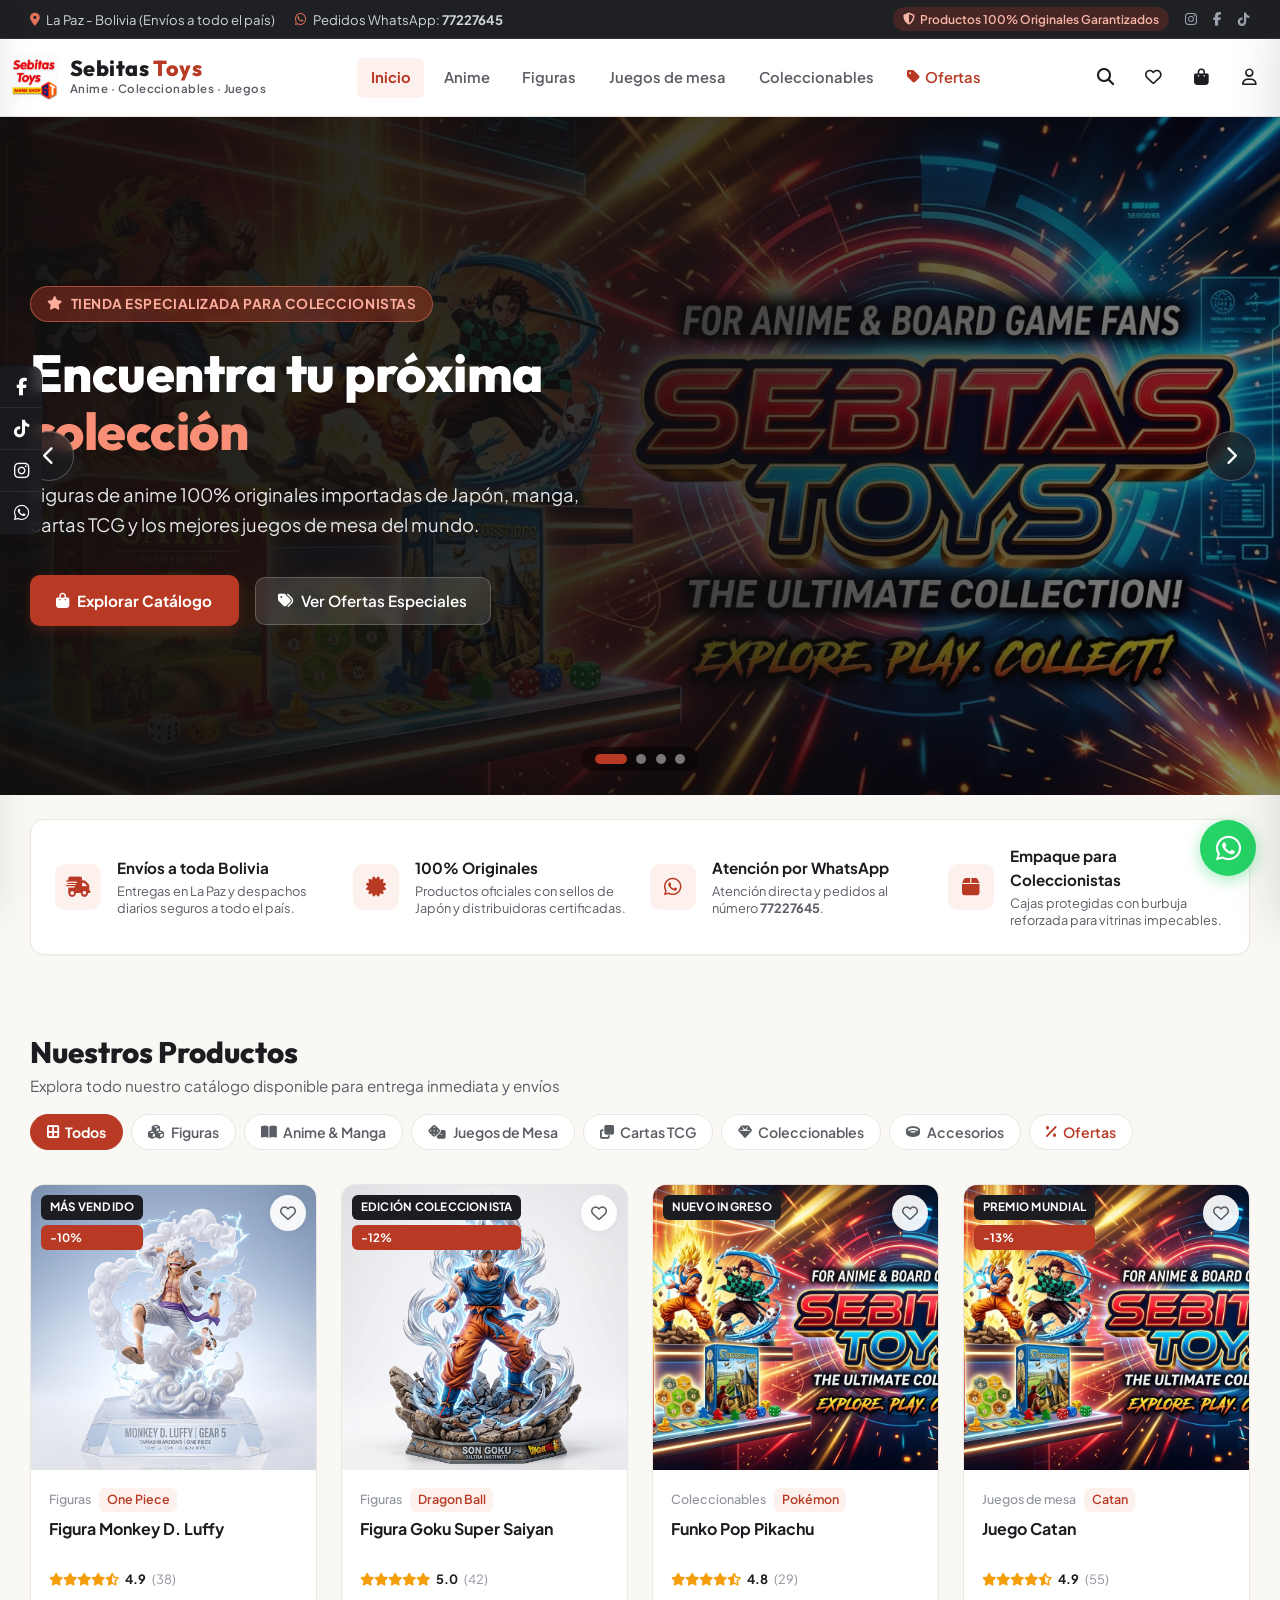
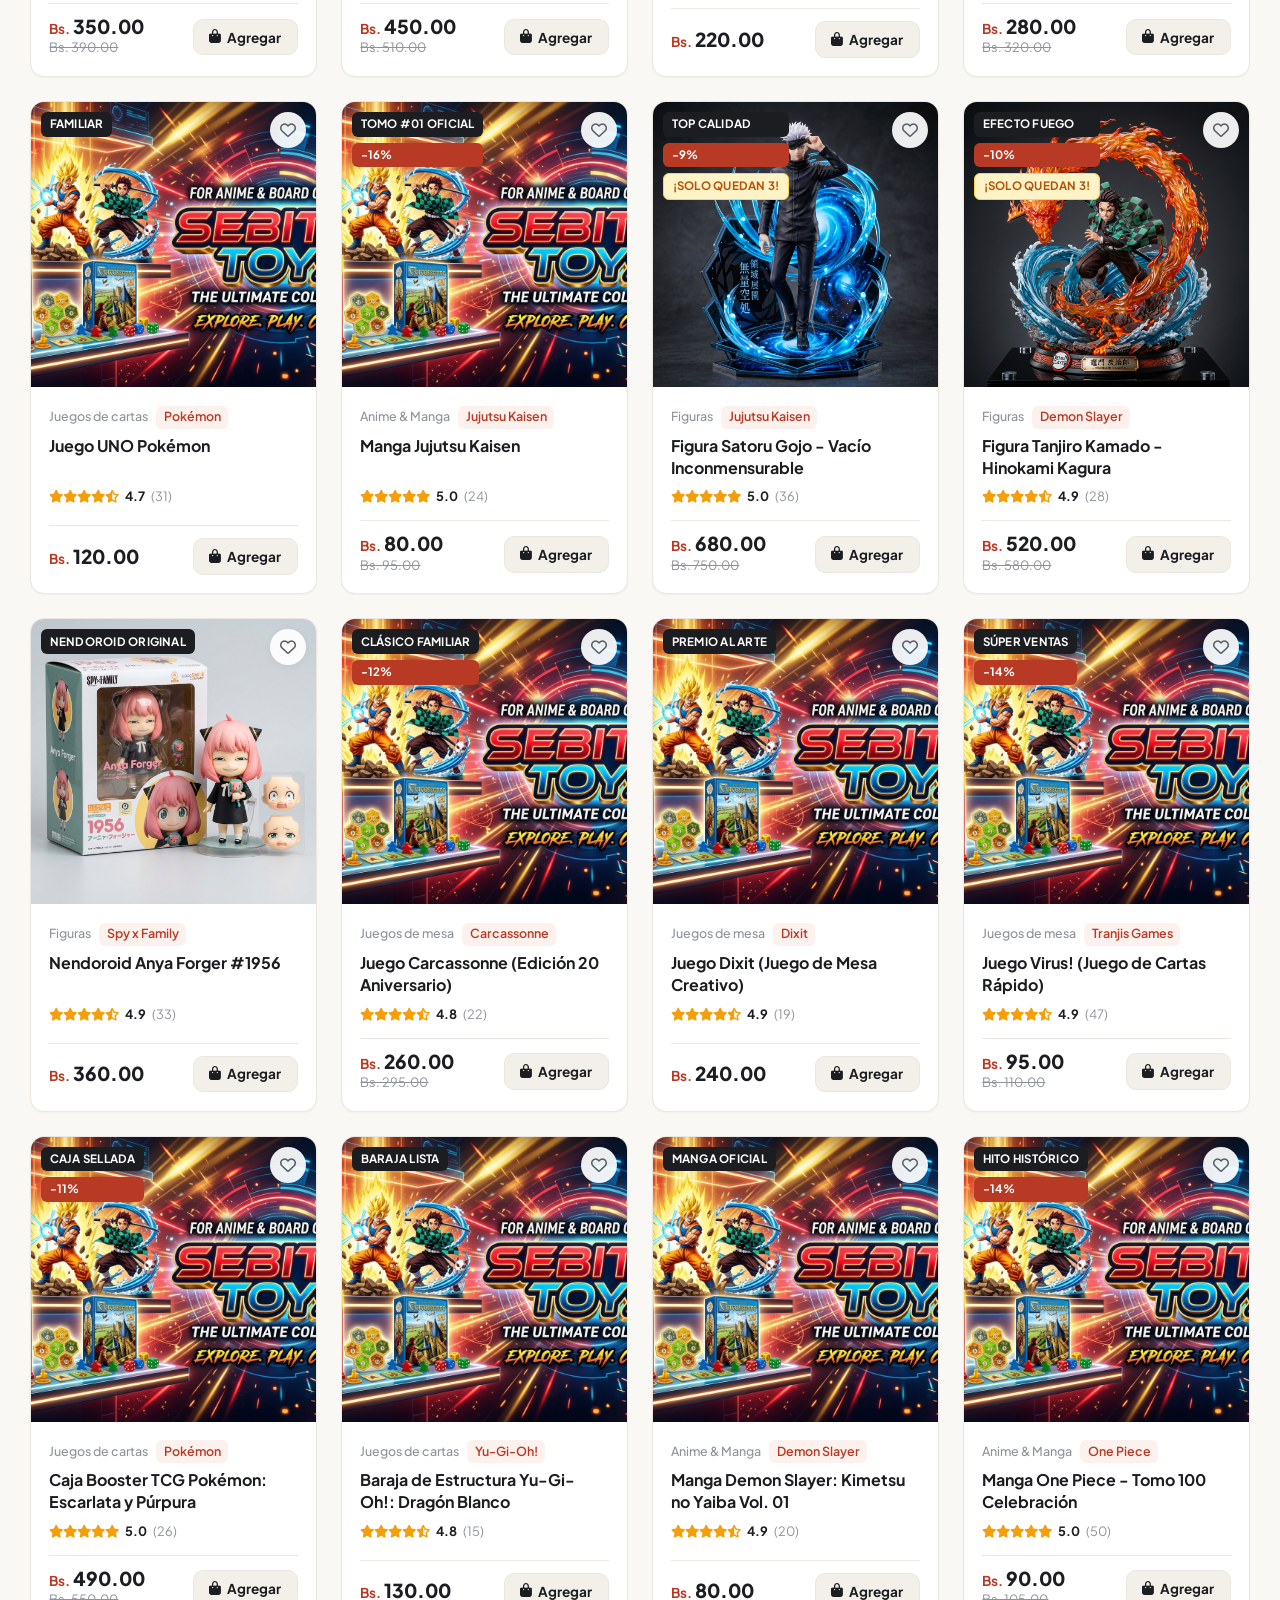
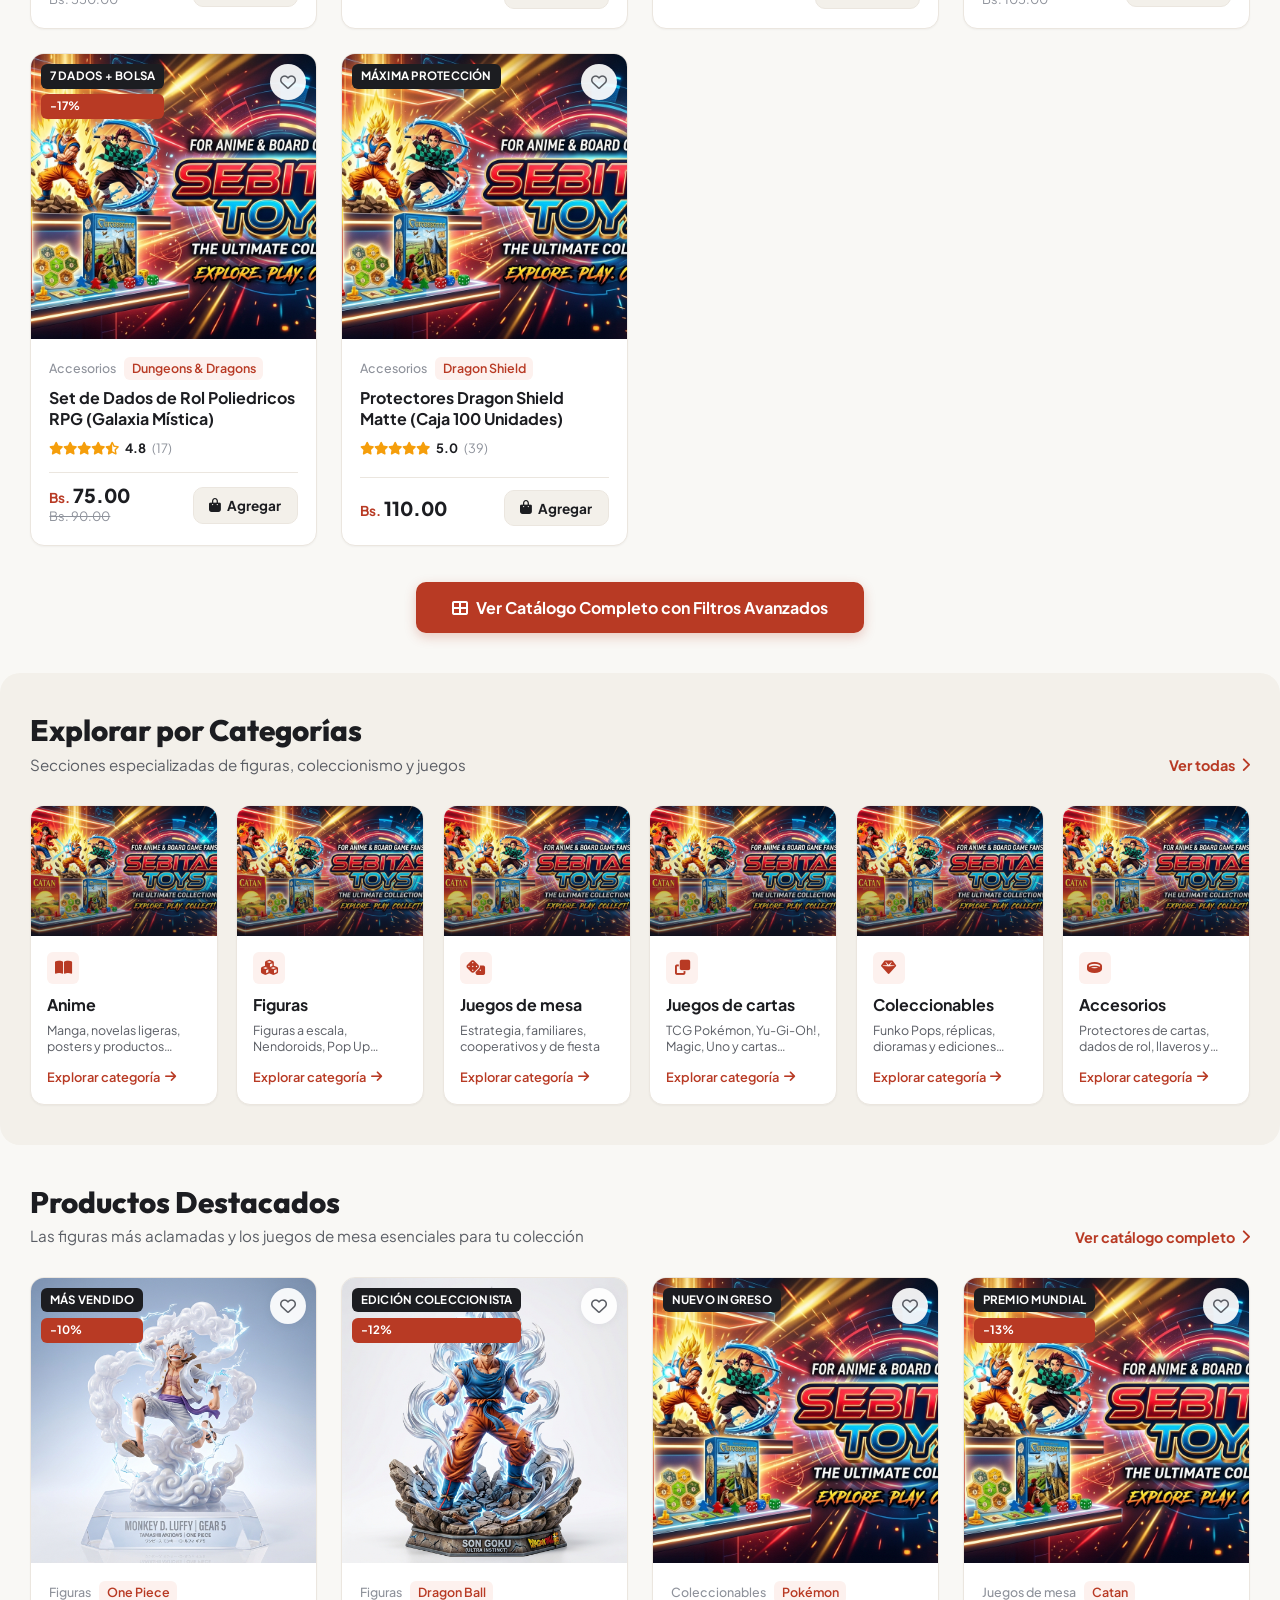
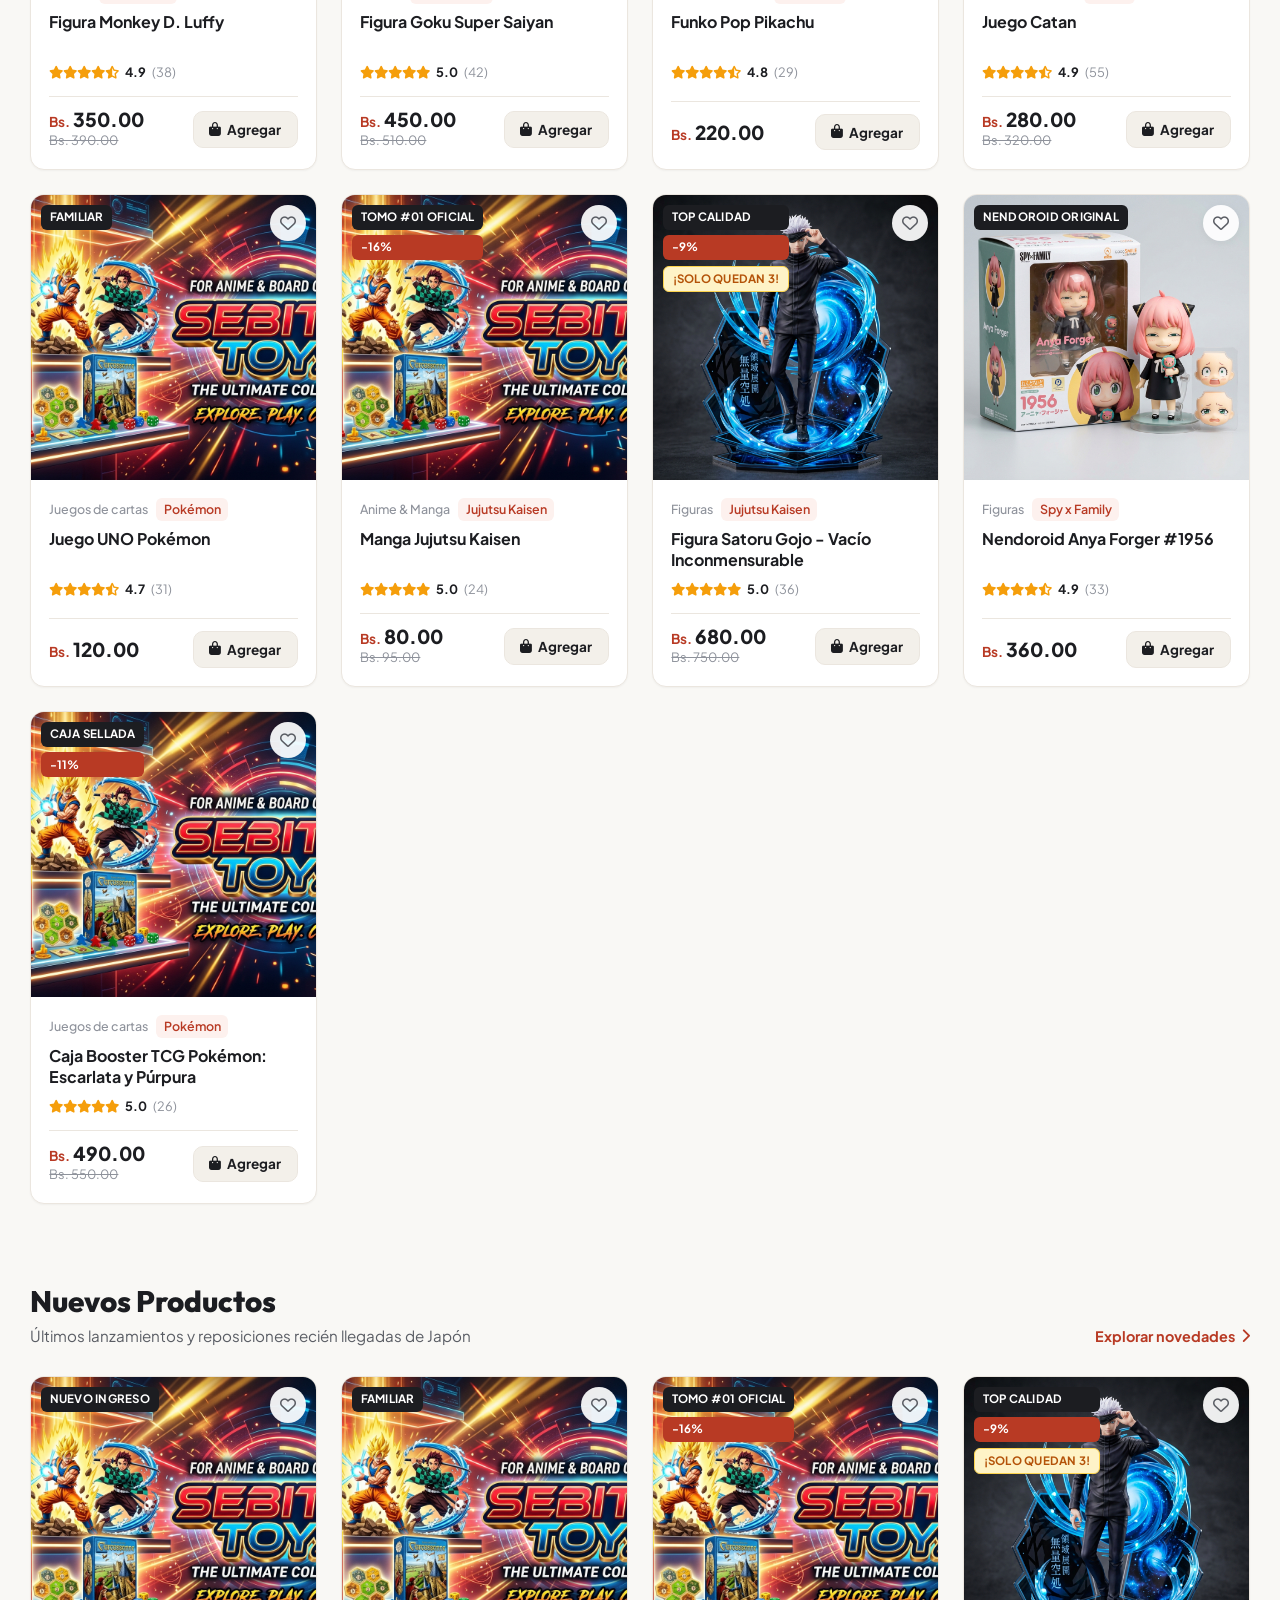
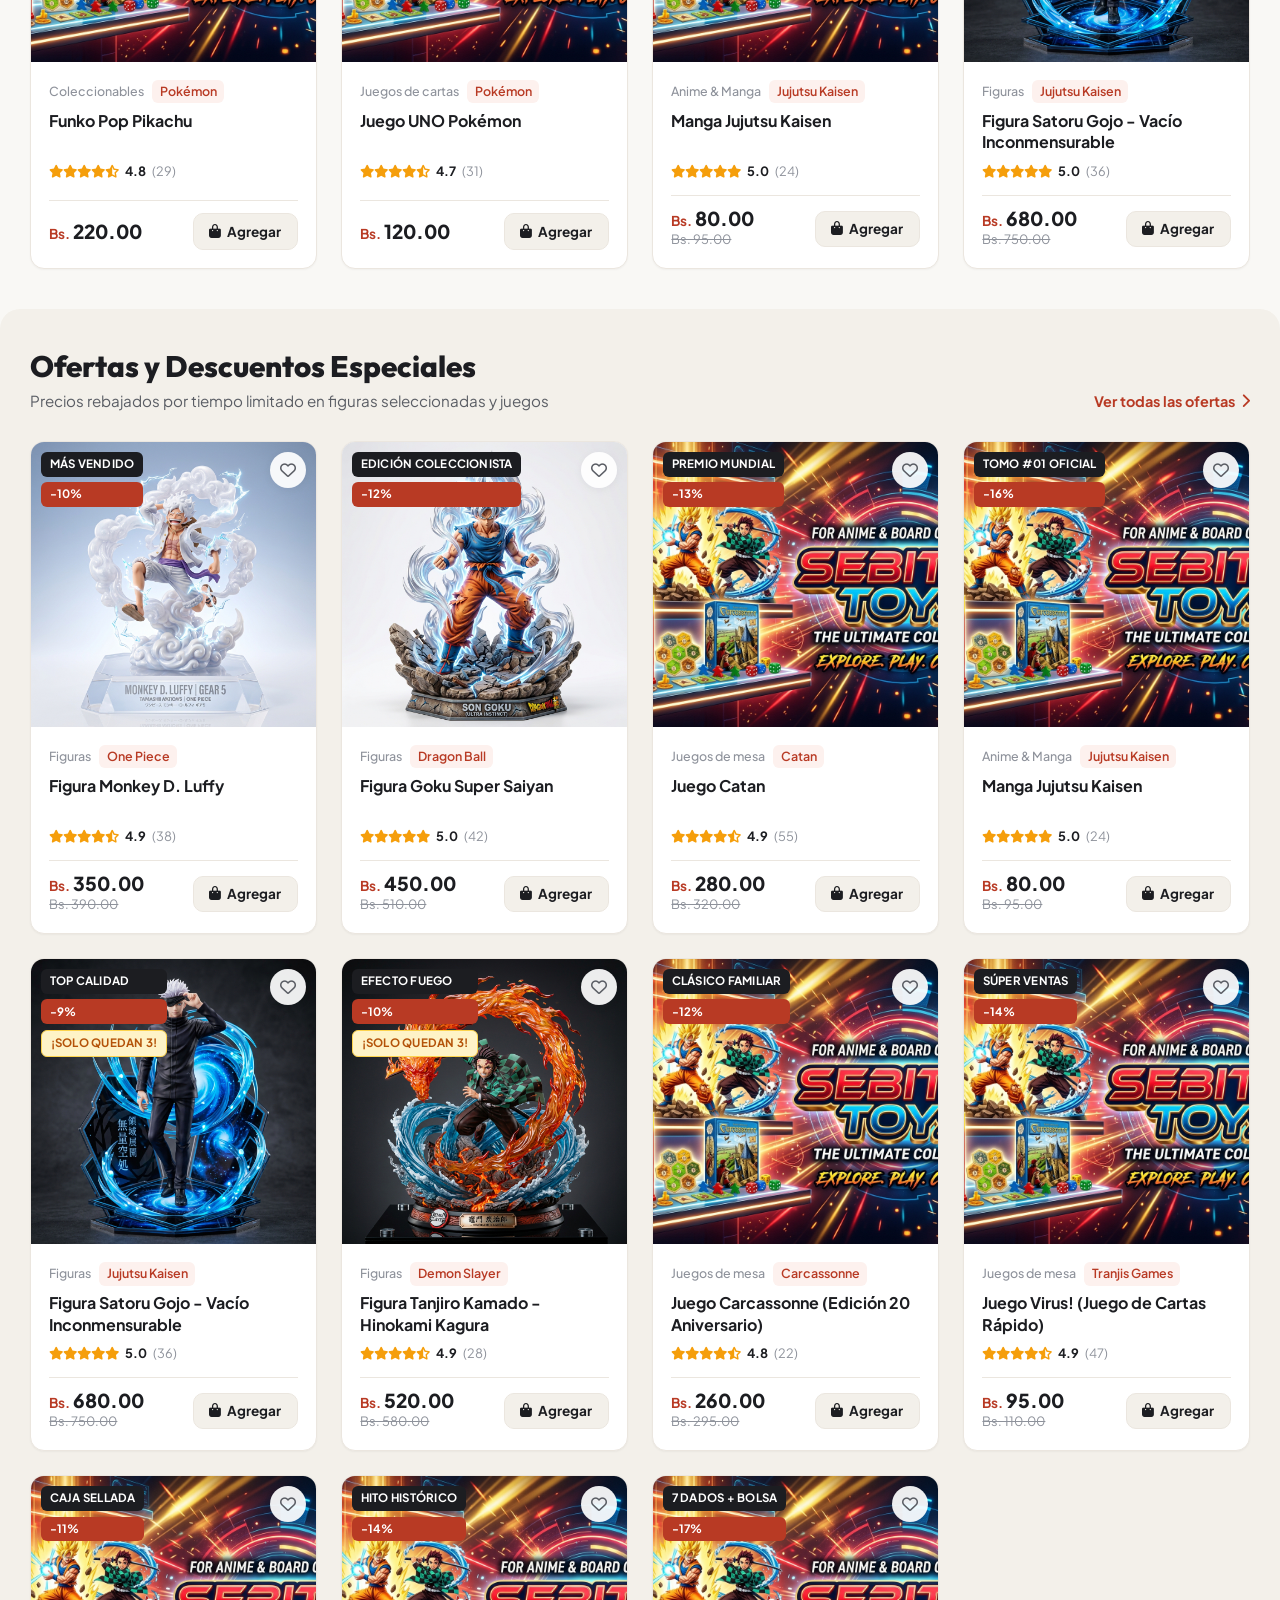
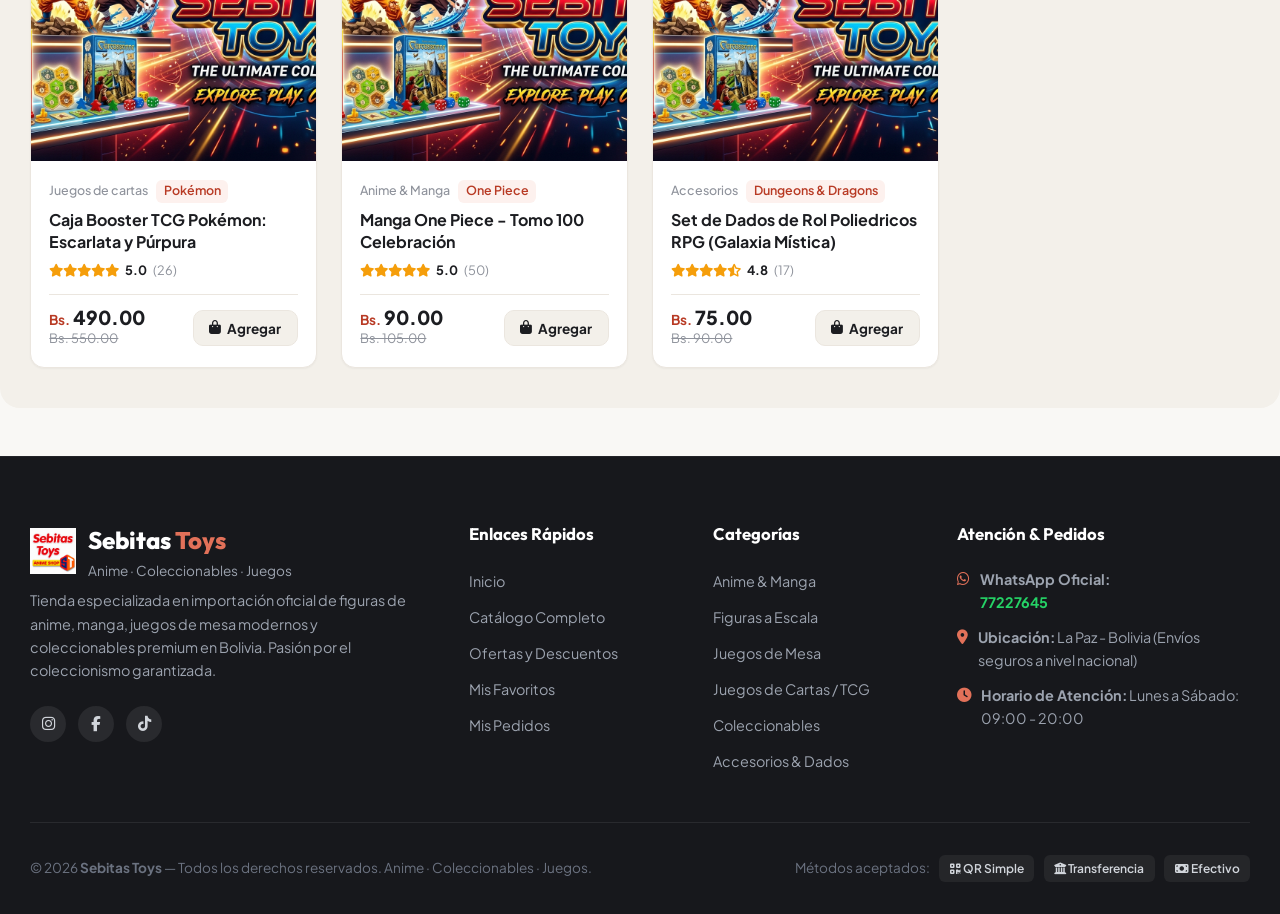
==== index.html @ f5054765 "Add files via upload" ====
<!DOCTYPE html>
<html lang="es">

<head>
  <meta charset="UTF-8">
  <meta name="viewport" content="width=device-width, initial-scale=1.0">

  <!-- SEO Meta Tags -->
  <title>Sebitas Toys | Tienda de Anime, Figuras, Coleccionables & Juegos de Mesa</title>
  <meta name="description"
    content="Sebitas Toys Bolivia - Tu tienda online especializada en figuras originales de Japón (One Piece, Dragon Ball, Demon Slayer, Jujutsu Kaisen), manga, juegos de mesa (Catan, Dixit, Carcassonne) y coleccionables. Envíos garantizados a toda Bolivia.">
  <meta name="keywords"
    content="Sebitas Toys, figuras anime Bolivia, One Piece Luffy, Dragon Ball Goku, Catan Bolivia, juegos de mesa, cartas TCG, coleccionables Bolivia, figuras originales Japón, tienda de anime La Paz, manga en español">
  <meta name="author" content="Sebitas Toys">

  <!-- Open Graph / Redes Sociales -->
  <meta property="og:title" content="Sebitas Toys | Anime · Coleccionables · Juegos">
  <meta property="og:description"
    content="Figuras 100% originales importadas de Japón, manga y los mejores juegos de mesa del mundo. Envíos a toda Bolivia. Pedidos por WhatsApp 77227645.">
  <meta property="og:image" content="img/hero-banner.jpg">
  <meta property="og:type" content="website">

  <!-- Google Fonts: Plus Jakarta Sans + Outfit -->
  <link rel="preconnect" href="https://fonts.googleapis.com">
  <link rel="preconnect" href="https://fonts.gstatic.com" crossorigin>
  <link
    href="https://fonts.googleapis.com/css2?family=Outfit:wght@500;600;700;800&family=Plus+Jakarta+Sans:wght@400;500;600;700;800&display=swap"
    rel="stylesheet">

  <!-- Font Awesome Icons 6 -->
  <link rel="stylesheet" href="https://cdnjs.cloudflare.com/ajax/libs/font-awesome/6.4.0/css/all.min.css">

  <!-- Main Stylesheet -->
  <link rel="stylesheet" href="css/style.css">
</head>

<body>

  <!-- ================= TOP BAR INFORMATIVA ================= -->
  <div class="top-bar">
    <div class="container top-bar-inner">
      <div class="top-bar-left">
        <div class="top-bar-item">
          <i class="fas fa-map-marker-alt"></i>
          <span>La Paz - Bolivia (Envíos a todo el país)</span>
        </div>
        <div class="top-bar-item">
          <i class="fab fa-whatsapp"></i>
          <span>Pedidos WhatsApp: <a href="https://wa.me/59177227645" target="_blank"
              rel="noopener"><strong>77227645</strong></a></span>
        </div>
      </div>
      <div class="top-bar-right">
        <span class="top-bar-badge">
          <i class="fas fa-shield-alt"></i> Productos 100% Originales Garantizados
        </span>
        <a href="https://instagram.com" target="_blank" rel="noopener" class="top-social-link" aria-label="Instagram"><i
            class="fab fa-instagram"></i></a>
        <a href="https://facebook.com" target="_blank" rel="noopener" class="top-social-link" aria-label="Facebook"><i
            class="fab fa-facebook-f"></i></a>
        <a href="https://tiktok.com" target="_blank" rel="noopener" class="top-social-link" aria-label="TikTok"><i
            class="fab fa-tiktok"></i></a>
      </div>
    </div>
  </div>

  <!-- ================= BARRA SOCIAL FLOTANTE LATERAL ================= -->
  <aside class="floating-social-bar" aria-label="Redes sociales">
    <a href="https://facebook.com" target="_blank" rel="noopener" class="floating-social-link" aria-label="Facebook"
      title="Facebook"><i class="fab fa-facebook-f"></i></a>
    <a href="https://tiktok.com" target="_blank" rel="noopener" class="floating-social-link" aria-label="TikTok"
      title="TikTok"><i class="fab fa-tiktok"></i></a>
    <a href="https://instagram.com" target="_blank" rel="noopener" class="floating-social-link" aria-label="Instagram"
      title="Instagram"><i class="fab fa-instagram"></i></a>
    <a href="https://wa.me/59177227645" target="_blank" rel="noopener" class="floating-social-link wa-link"
      aria-label="WhatsApp 77227645" title="WhatsApp 77227645"><i class="fab fa-whatsapp"></i></a>
  </aside>

  <!-- ================= BOTÓN FLOTANTE DE WHATSAPP DIRECTO ================= -->
  <a href="https://wa.me/59177227645" target="_blank" rel="noopener" class="floating-wa-btn"
    aria-label="Escribir por WhatsApp a Sebitas Toys (77227645)" title="Pedir por WhatsApp (77227645)">
    <i class="fab fa-whatsapp"></i>
  </a>

  <!-- ================= NAVBAR & HEADER ================= -->
  <header class="main-header" id="mainHeader">
    <div class="container nav-inner">

      <!-- LOGO MARCA Sebitas Toys CON IMAGEN OFICIAL -->
      <a href="javascript:void(0)" class="brand-logo" onclick="window.AkibaApp.showView('home')"
        aria-label="Sebitas Toys">
        <img src="img/logo.png" alt="Sebitas Toys Logo" class="brand-logo-img">
        <div class="brand-text-wrap">
          <span class="brand-name">Sebitas <span>Toys</span></span>
          <span class="brand-tagline">Anime · Coleccionables · Juegos</span>
        </div>
      </a>

      <!-- NAVEGACIÓN PRINCIPAL -->
      <nav class="main-nav" aria-label="Navegación principal">
        <a href="javascript:void(0)" class="nav-link active" data-view="home">Inicio</a>
        <a href="javascript:void(0)" class="nav-link" data-category="anime">Anime</a>
        <a href="javascript:void(0)" class="nav-link" data-category="figuras">Figuras</a>
        <a href="javascript:void(0)" class="nav-link" data-category="juegos-mesa">Juegos de mesa</a>
        <a href="javascript:void(0)" class="nav-link" data-category="coleccionables">Coleccionables</a>
        <a href="javascript:void(0)" class="nav-link nav-deal" data-category="ofertas"><i class="fas fa-tag"></i>
          Ofertas</a>
      </nav>

      <!-- ACCIONES DERECHA -->
      <div class="header-actions">
        <!-- Buscar -->
        <button class="action-btn search-toggle-btn" aria-label="Buscar productos" title="Buscar">
          <i class="fas fa-search"></i>
        </button>

        <!-- Favoritos -->
        <button class="action-btn favorites-toggle-btn" aria-label="Ver favoritos" title="Favoritos">
          <i class="far fa-heart"></i>
          <span class="badge-count favorites-count-badge">0</span>
        </button>

        <!-- Carrito -->
        <button class="action-btn cart-toggle-btn" aria-label="Ver carrito" title="Carrito de compras">
          <i class="fas fa-shopping-bag"></i>
          <span class="badge-count cart-count-badge">0</span>
        </button>

        <!-- Mi Cuenta -->
        <button class="action-btn account-toggle-btn" aria-label="Mi Cuenta y Pedidos" title="Mi Cuenta">
          <i class="far fa-user"></i>
        </button>

        <!-- Menú Móvil Hamburguesa -->
        <button class="action-btn mobile-menu-btn" id="mobileMenuToggle" aria-label="Abrir menú">
          <i class="fas fa-bars"></i>
        </button>
      </div>

    </div>
  </header>

  <!-- ================= MOBILE NAVIGATION DRAWER ================= -->
  <div class="mobile-drawer-overlay" id="mobileNavOverlay"></div>
  <aside class="mobile-nav-drawer" id="mobileNavDrawer" aria-label="Menú Móvil">
    <div class="mobile-drawer-header">
      <div class="brand-logo">
        <img src="img/logo.png" alt="Sebitas Toys Logo" style="height: 38px; width: auto;">
        <div class="brand-text-wrap">
          <span class="brand-name" style="font-size: 1.15rem;">Sebitas <span>Toys</span></span>
          <span class="brand-tagline">Anime · Coleccionables · Juegos</span>
        </div>
      </div>
      <button class="action-btn" id="mobileNavClose" aria-label="Cerrar menú"><i class="fas fa-times"></i></button>
    </div>

    <nav class="mobile-drawer-links">
      <a href="javascript:void(0)" class="mobile-nav-link active" data-view="home"><i class="fas fa-home"></i>
        Inicio</a>
      <a href="javascript:void(0)" class="mobile-nav-link" data-view="catalog"><i class="fas fa-th-large"></i> Todo el
        Catálogo</a>
      <a href="javascript:void(0)" class="mobile-nav-link" data-category="anime"><i class="fas fa-book-open"></i> Anime
        & Manga</a>
      <a href="javascript:void(0)" class="mobile-nav-link" data-category="figuras"><i class="fas fa-cubes"></i> Figuras
        Originales</a>
      <a href="javascript:void(0)" class="mobile-nav-link" data-category="juegos-mesa"><i class="fas fa-dice"></i>
        Juegos de mesa</a>
      <a href="javascript:void(0)" class="mobile-nav-link" data-category="juegos-cartas"><i class="fas fa-clone"></i>
        Juegos de cartas / TCG</a>
      <a href="javascript:void(0)" class="mobile-nav-link" data-category="coleccionables"><i class="fas fa-gem"></i>
        Coleccionables</a>
      <a href="javascript:void(0)" class="mobile-nav-link" data-category="accesorios"><i class="fas fa-ring"></i>
        Accesorios</a>
      <a href="javascript:void(0)" class="mobile-nav-link" data-category="ofertas"
        style="color: var(--color-accent); font-weight: 700;"><i class="fas fa-percent"></i> Ofertas Especiales</a>
    </nav>

    <div class="mobile-drawer-footer">
      <a href="https://wa.me/59177227645" target="_blank" rel="noopener" class="btn-wa-header btn-block">
        <i class="fab fa-whatsapp"></i> WhatsApp Directo (77227645)
      </a>
    </div>
  </aside>

  <!-- ================= VISTA PRINCIPAL: HOME ================= -->
  <main id="homeView">

    <!-- ================= HERO CAROUSEL FULL WIDTH (PANTALLA COMPLETA) ================= -->
    <section class="hero-carousel-section">
      <div class="hero-carousel-wrapper" id="heroCarousel">

        <!-- PISTA DE SLIDES -->
        <div class="hero-carousel-track" id="heroCarouselTrack">

          <!-- SLIDE 1: GENERAL / BIENVENIDA -->
          <div class="hero-carousel-slide active" data-slide="0">
            <img src="img/hero-banner.jpg" alt="Colección de Anime y Juegos de Mesa Sebitas Toys" class="hero-slide-bg">
            <div class="hero-slide-overlay"></div>
            <div class="hero-slide-container">
              <div class="hero-slide-content">
                <span class="hero-pill-badge">
                  <i class="fas fa-star"></i> Tienda Especializada para Coleccionistas
                </span>
                <h1 class="hero-title">
                  Encuentra tu próxima <span>colección</span>
                </h1>
                <p class="hero-subtitle">
                  Figuras de anime 100% originales importadas de Japón, manga, cartas TCG y los mejores juegos de mesa
                  del mundo.
                </p>
                <div class="hero-actions-row">
                  <a href="#productosInicioSection" class="btn-primary">
                    <i class="fas fa-shopping-bag"></i> Explorar Catálogo
                  </a>
                  <button class="btn-secondary" onclick="window.AkibaApp.setHomeCategoryFilter('ofertas')">
                    <i class="fas fa-tags"></i> Ver Ofertas Especiales
                  </button>
                </div>
              </div>
            </div>
          </div>

          <!-- SLIDE 2: FIGURAS ANIME -->
          <div class="hero-carousel-slide" data-slide="1">
            <img src="img/products/figure-luffy-gear5.jpg" alt="Figuras Anime Originales de Japón"
              class="hero-slide-bg">
            <div class="hero-slide-overlay"></div>
            <div class="hero-slide-container">
              <div class="hero-slide-content">
                <span class="hero-pill-badge">
                  <i class="fas fa-fire"></i> Importación Directa de Japón
                </span>
                <h2 class="hero-title">
                  Figuras de Anime & <span>Escalas</span>
                </h2>
                <p class="hero-subtitle">
                  One Piece, Dragon Ball, Jujutsu Kaisen, Demon Slayer y Nendoroids con sellos de autenticidad Toei y
                  Good Smile.
                </p>
                <div class="hero-actions-row">
                  <button class="btn-primary" onclick="window.AkibaApp.setHomeCategoryFilter('figuras')">
                    <i class="fas fa-cubes"></i> Ver Figuras en Stock
                  </button>
                  <button class="btn-secondary" onclick="window.AkibaApp.setHomeCategoryFilter('anime')">
                    <i class="fas fa-book-open"></i> Ver Mangas Oficiales
                  </button>
                </div>
              </div>
            </div>
          </div>

          <!-- SLIDE 3: JUEGOS DE MESA & TCG -->
          <div class="hero-carousel-slide" data-slide="2">
            <img src="https://images.unsplash.com/photo-1610890716171-6b1bb98ffd09?w=1200&auto=format&fit=crop&q=80"
              alt="Juegos de Mesa y Estrategia" class="hero-slide-bg">
            <div class="hero-slide-overlay"></div>
            <div class="hero-slide-container">
              <div class="hero-slide-content">
                <span class="hero-pill-badge">
                  <i class="fas fa-dice"></i> Estrategia, Familia y Amigos
                </span>
                <h2 class="hero-title">
                  Juegos de Mesa & <span>Cartas TCG</span>
                </h2>
                <p class="hero-subtitle">
                  Catan, Carcassonne, Dixit, Virus!, sobres Pokémon TCG y dados de rol listos para tus mejores partidas.
                </p>
                <div class="hero-actions-row">
                  <button class="btn-primary" onclick="window.AkibaApp.setHomeCategoryFilter('juegos-mesa')">
                    <i class="fas fa-dice"></i> Ver Juegos de Mesa
                  </button>
                  <button class="btn-secondary" onclick="window.AkibaApp.setHomeCategoryFilter('juegos-cartas')">
                    <i class="fas fa-clone"></i> Ver Cartas TCG
                  </button>
                </div>
              </div>
            </div>
          </div>

          <!-- SLIDE 4: OFERTAS -->
          <div class="hero-carousel-slide" data-slide="3">
            <img src="https://images.unsplash.com/photo-1607604276583-eef5d076aa5f?w=1200&auto=format&fit=crop&q=80"
              alt="Ofertas y Descuentos Sebitas Toys" class="hero-slide-bg">
            <div class="hero-slide-overlay"></div>
            <div class="hero-slide-container">
              <div class="hero-slide-content">
                <span class="hero-pill-badge" style="background: rgba(184, 58, 36, 0.45); border-color: #E27159;">
                  <i class="fas fa-percent"></i> Descuentos por Tiempo Limitado
                </span>
                <h2 class="hero-title">
                  Ofertas & Precios <span>Especiales</span>
                </h2>
                <p class="hero-subtitle">
                  Ahorra hasta un 20% en figuras seleccionadas, tomos de manga y juegos de mesa populares.
                </p>
                <div class="hero-actions-row">
                  <button class="btn-primary" onclick="window.AkibaApp.setHomeCategoryFilter('ofertas')">
                    <i class="fas fa-tags"></i> Ver Todas las Ofertas
                  </button>
                </div>
              </div>
            </div>
          </div>

        </div>

        <!-- BOTONES DE NAVEGACIÓN ANTERIOR / SIGUIENTE -->
        <button class="carousel-arrow prev-arrow" id="heroPrevBtn" aria-label="Slide anterior">
          <i class="fas fa-chevron-left"></i>
        </button>
        <button class="carousel-arrow next-arrow" id="heroNextBtn" aria-label="Slide siguiente">
          <i class="fas fa-chevron-right"></i>
        </button>

        <!-- PUNTOS INDICADORES (DOTS) -->
        <div class="carousel-dots-wrap" id="heroCarouselDots">
          <button class="carousel-dot active" data-index="0" aria-label="Slide 1"></button>
          <button class="carousel-dot" data-index="1" aria-label="Slide 2"></button>
          <button class="carousel-dot" data-index="2" aria-label="Slide 3"></button>
          <button class="carousel-dot" data-index="3" aria-label="Slide 4"></button>
        </div>

      </div>
    </section>

    <!-- VALUE / TRUST PROPOSITION BAR -->
    <section class="features-bar-section">
      <div class="container">
        <div class="features-bar-grid">
          <div class="feature-item">
            <div class="feature-icon-box"><i class="fas fa-truck-fast"></i></div>
            <div class="feature-text">
              <h4>Envíos a toda Bolivia</h4>
              <p>Entregas en La Paz y despachos diarios seguros a todo el país.</p>
            </div>
          </div>
          <div class="feature-item">
            <div class="feature-icon-box"><i class="fas fa-certificate"></i></div>
            <div class="feature-text">
              <h4>100% Originales</h4>
              <p>Productos oficiales con sellos de Japón y distribuidoras certificadas.</p>
            </div>
          </div>
          <div class="feature-item">
            <div class="feature-icon-box"><i class="fab fa-whatsapp"></i></div>
            <div class="feature-text">
              <h4>Atención por WhatsApp</h4>
              <p>Atención directa y pedidos al número <strong>77227645</strong>.</p>
            </div>
          </div>
          <div class="feature-item">
            <div class="feature-icon-box"><i class="fas fa-box"></i></div>
            <div class="feature-text">
              <h4>Empaque para Coleccionistas</h4>
              <p>Cajas protegidas con burbuja reforzada para vitrinas impecables.</p>
            </div>
          </div>
        </div>
      </div>
    </section>

    <!-- ================= DIRECTO A LOS PRODUCTOS CON TABS RÁPIDOS ================= -->
    <section class="section-wrap" id="productosInicioSection">
      <div class="container">
        <div class="section-header" style="flex-direction: column; align-items: flex-start; gap: 1rem;">
          <div class="section-title-wrap">
            <h2>Nuestros Productos</h2>
            <p>Explora todo nuestro catálogo disponible para entrega inmediata y envíos</p>
          </div>

          <!-- TABS DE CATEGORÍAS RÁPIDAS -->
          <div class="home-products-filter-tabs" id="homeCategoryTabs">
            <button class="home-tab-pill active" data-category="all"><i class="fas fa-border-all"></i> Todos</button>
            <button class="home-tab-pill" data-category="figuras"><i class="fas fa-cubes"></i> Figuras</button>
            <button class="home-tab-pill" data-category="anime"><i class="fas fa-book-open"></i> Anime & Manga</button>
            <button class="home-tab-pill" data-category="juegos-mesa"><i class="fas fa-dice"></i> Juegos de
              Mesa</button>
            <button class="home-tab-pill" data-category="juegos-cartas"><i class="fas fa-clone"></i> Cartas TCG</button>
            <button class="home-tab-pill" data-category="coleccionables"><i class="fas fa-gem"></i>
              Coleccionables</button>
            <button class="home-tab-pill" data-category="accesorios"><i class="fas fa-ring"></i> Accesorios</button>
            <button class="home-tab-pill tab-deal" data-category="ofertas"><i class="fas fa-percent"></i>
              Ofertas</button>
          </div>
        </div>

        <!-- CUADRÍCULA PRINCIPAL DIRECTA DE PRODUCTOS -->
        <div class="products-grid" id="homeMainProductsGrid">
          <!-- Renderizado dinámico inmediato -->
        </div>

        <div style="text-align: center; margin-top: 2.25rem;">
          <button class="btn-primary" onclick="window.AkibaApp.showView('catalog')"
            style="padding: 0.95rem 2.25rem; font-size: 1rem;">
            <i class="fas fa-th-large"></i> Ver Catálogo Completo con Filtros Avanzados
          </button>
        </div>
      </div>
    </section>

    <!-- CATEGORÍAS VISUALES -->
    <section class="section-wrap" id="categoriasSection"
      style="background-color: var(--bg-subtle); border-radius: var(--radius-xl); padding: 2.5rem 0;">
      <div class="container">
        <div class="section-header">
          <div class="section-title-wrap">
            <h2>Explorar por Categorías</h2>
            <p>Secciones especializadas de figuras, coleccionismo y juegos</p>
          </div>
          <a href="javascript:void(0)" class="section-link" onclick="window.AkibaApp.showView('catalog')">
            Ver todas <i class="fas fa-chevron-right"></i>
          </a>
        </div>

        <div class="categories-grid" id="categoriesGrid">
          <!-- Renderizado dinámico desde products-data.js -->
        </div>
      </div>
    </section>

    <!-- PRODUCTOS DESTACADOS -->
    <section class="section-wrap" id="destacadosSection">
      <div class="container">
        <div class="section-header">
          <div class="section-title-wrap">
            <h2>Productos Destacados</h2>
            <p>Las figuras más aclamadas y los juegos de mesa esenciales para tu colección</p>
          </div>
          <a href="javascript:void(0)" class="section-link" onclick="window.AkibaApp.showView('catalog')">
            Ver catálogo completo <i class="fas fa-chevron-right"></i>
          </a>
        </div>

        <div class="products-grid" id="featuredProductsGrid">
          <!-- Renderizado dinámico de Productos Destacados -->
        </div>
      </div>
    </section>

    <!-- NUEVOS PRODUCTOS -->
    <section class="section-wrap" id="novedadesSection">
      <div class="container">
        <div class="section-header">
          <div class="section-title-wrap">
            <h2>Nuevos Productos</h2>
            <p>Últimos lanzamientos y reposiciones recién llegadas de Japón</p>
          </div>
          <a href="javascript:void(0)" class="section-link" onclick="window.AkibaApp.showView('catalog')">
            Explorar novedades <i class="fas fa-chevron-right"></i>
          </a>
        </div>

        <div class="products-grid" id="newArrivalsGrid">
          <!-- Renderizado dinámico de Novedades -->
        </div>
      </div>
    </section>

    <!-- SECCIÓN DE OFERTAS -->
    <section class="section-wrap" id="ofertasSection"
      style="background-color: var(--bg-subtle); border-radius: var(--radius-xl); margin-bottom: 3rem;">
      <div class="container">
        <div class="section-header">
          <div class="section-title-wrap">
            <h2>Ofertas y Descuentos Especiales</h2>
            <p>Precios rebajados por tiempo limitado en figuras seleccionadas y juegos</p>
          </div>
          <a href="javascript:void(0)" class="section-link" onclick="window.AkibaApp.setCatalogCategory('ofertas')">
            Ver todas las ofertas <i class="fas fa-chevron-right"></i>
          </a>
        </div>

        <div class="products-grid" id="dealsGrid">
          <!-- Renderizado dinámico de Ofertas -->
        </div>
      </div>
    </section>

  </main>

  <!-- ================= VISTA: CATÁLOGO COMPLETO ================= -->
  <section class="catalog-section" id="catalogView" style="display: none;">
    <div class="container">

      <div class="catalog-header-bar">
        <!-- BARRA DE CATEGORÍAS EN PILLS -->
        <div class="cat-pills-bar" id="catalogCategoryPills">
          <!-- Generado dinámicamente -->
        </div>
      </div>

      <div class="catalog-layout">

        <!-- SIDEBAR DE FILTROS -->
        <aside class="filters-sidebar">
          <div class="filters-header">
            <h3><i class="fas fa-sliders-h"></i> Filtros</h3>
            <button class="btn-text-clear" id="clearAllFiltersBtn">Limpiar todo</button>
          </div>

          <!-- Búsqueda rápida -->
          <div class="filter-group">
            <label class="filter-title" for="catalogSearchInput">Buscar Producto</label>
            <div class="search-input-wrap">
              <i class="fas fa-search"></i>
              <input type="text" id="catalogSearchInput" class="form-control-input"
                placeholder="Nombre, anime, juego...">
              <button class="clear-input-btn" id="clearSearchBtn" aria-label="Borrar búsqueda">&times;</button>
            </div>
          </div>

          <!-- Franquicia -->
          <div class="filter-group">
            <label class="filter-title" for="franchiseFilter">Franquicia / Serie</label>
            <select id="franchiseFilter" class="select-control">
              <option value="all">Todas las Franquicias</option>
            </select>
          </div>

          <!-- Rango de Precio -->
          <div class="filter-group">
            <label class="filter-title">Precio Máximo</label>
            <div class="price-range-wrap">
              <input type="range" id="priceRangeSlider" class="price-slider" min="50" max="1500" step="50" value="1500">
              <div class="price-range-labels">
                <span>Bs. 50</span>
                <span id="priceRangeValue" style="color: var(--color-accent);">Bs. 1500</span>
              </div>
            </div>
          </div>

          <!-- Disponibilidad -->
          <div class="filter-group">
            <label class="filter-title">Disponibilidad</label>
            <div class="radio-group">
              <label class="radio-label">
                <input type="radio" name="availability" value="all" checked> Todos los productos
              </label>
              <label class="radio-label">
                <input type="radio" name="availability" value="stock"> En Stock Inmediato
              </label>
              <label class="radio-label">
                <input type="radio" name="availability" value="oferta"> Solo Ofertas con Descuento
              </label>
            </div>
          </div>

        </aside>

        <!-- ÁREA DE PRODUCTOS DEL CATÁLOGO -->
        <div class="catalog-main-content">

          <div class="catalog-content-header">
            <span class="catalog-stats" id="catalogResultsCount">Mostrando productos...</span>

            <div class="catalog-sort-box">
              <label for="catalogSortSelect">Ordenar por:</label>
              <select id="catalogSortSelect">
                <option value="relevance">Destacados</option>
                <option value="price-asc">Precio: menor a mayor</option>
                <option value="price-desc">Precio: mayor a menor</option>
                <option value="rating-desc">Mejor valorados</option>
                <option value="newest">Novedades</option>
                <option value="name-asc">Nombre (A - Z)</option>
              </select>
            </div>
          </div>

          <!-- Tags de filtros activos -->
          <div id="activeFilterTags"></div>

          <!-- Cuadrícula de productos del catálogo -->
          <div class="products-grid" id="catalogProductsGrid">
            <!-- Renderizado dinámico -->
          </div>

          <!-- Estado sin resultados -->
          <div class="no-results-box" id="catalogNoResults">
            <i class="fas fa-box-open"></i>
            <h3>No encontramos productos con estos filtros</h3>
            <p>Intenta ajustar el rango de precio, cambiar la franquicia o borrar el término de búsqueda.</p>
            <button class="btn-outline" onclick="window.AkibaApp.showView('catalog')">Ver Todos los Productos</button>
          </div>

        </div>

      </div>

    </div>
  </section>

  <!-- ================= VISTA: CHECKOUT (PROCESO DE COMPRA) ================= -->
  <section class="checkout-section" id="checkoutView" style="display: none;">
    <div class="container">

      <div class="checkout-header">
        <button class="btn-text-clear" onclick="window.AkibaApp.showView('catalog')"
          style="margin-bottom: 0.5rem; display: inline-flex; align-items: center; gap: 0.35rem;">
          <i class="fas fa-arrow-left"></i> Volver al Catálogo
        </button>
        <h1>Finalizar Pedido</h1>
        <p>Completa tus datos para confirmar y enviar tu pedido directamente a nuestro WhatsApp oficial.</p>
      </div>

      <div class="checkout-grid">

        <!-- FORMULARIO DE CHECKOUT -->
        <div class="checkout-form-column">

          <form id="checkoutForm">

            <!-- PASO 1: DATOS DEL CLIENTE -->
            <div class="checkout-card">
              <h3 class="checkout-card-title">
                <span class="step-badge">1</span> Datos del cliente
              </h3>

              <div class="form-grid-2">
                <div class="form-field">
                  <label for="clientFullName">Nombre completo <span class="req">*</span></label>
                  <input type="text" id="clientFullName" placeholder="Ej: Juan Pérez Morales" required>
                </div>

                <div class="form-field">
                  <label for="clientPhone">Número de teléfono / WhatsApp <span class="req">*</span></label>
                  <input type="tel" id="clientPhone" placeholder="Ej: 71234567" required>
                </div>

                <div class="form-field">
                  <label for="clientCity">Ciudad / Departamento <span class="req">*</span></label>
                  <select id="clientCity" required>
                    <option value="La Paz" selected>La Paz</option>
                    <option value="El Alto">El Alto</option>
                    <option value="Cochabamba">Cochabamba</option>
                    <option value="Santa Cruz">Santa Cruz</option>
                    <option value="Oruro">Oruro</option>
                    <option value="Sucre">Sucre</option>
                    <option value="Tarija">Tarija</option>
                    <option value="Potosí">Potosí</option>
                    <option value="Beni">Beni</option>
                    <option value="Pando">Pando</option>
                  </select>
                </div>

                <div class="form-field">
                  <label for="clientAddress">Dirección exacta <span class="req">*</span></label>
                  <input type="text" id="clientAddress" placeholder="Ej: Av. 6 de Agosto #2450, Sopocachi" required>
                </div>

                <div class="form-field col-span-2">
                  <label for="clientReference">Referencia del lugar (Opcional)</label>
                  <input type="text" id="clientReference" placeholder="Ej: Frente al banco, portón negro, piso 3">
                </div>
              </div>
            </div>

            <!-- PASO 2: MÉTODO DE ENTREGA -->
            <div class="checkout-card">
              <h3 class="checkout-card-title">
                <span class="step-badge">2</span> Método de entrega
              </h3>

              <div class="option-cards-group">
                <label class="option-card-label">
                  <input type="radio" name="deliveryMethod" value="domicilio" checked>
                  <div class="option-card-content">
                    <span class="option-title"><i class="fas fa-motorcycle"></i> Envío a domicilio</span>
                    <span class="option-subtitle">Bs. 15 (Gratis en compras mayores a Bs. 500)</span>
                  </div>
                </label>

                <label class="option-card-label">
                  <input type="radio" name="deliveryMethod" value="tienda">
                  <div class="option-card-content">
                    <span class="option-title"><i class="fas fa-store"></i> Recoger en tienda</span>
                    <span class="option-subtitle">Gratis (Sucursal Sopocachi / Central)</span>
                  </div>
                </label>
              </div>
            </div>

            <!-- PASO 3: MÉTODO DE PAGO -->
            <div class="checkout-card">
              <h3 class="checkout-card-title">
                <span class="step-badge">3</span> Método de pago
              </h3>

              <div class="option-cards-group">
                <label class="option-card-label">
                  <input type="radio" name="paymentMethod" value="qr" checked>
                  <div class="option-card-content">
                    <span class="option-title"><i class="fas fa-qrcode"></i> Pago con QR</span>
                    <span class="option-subtitle">QR Simple desde cualquier banco de Bolivia</span>
                  </div>
                </label>

                <label class="option-card-label">
                  <input type="radio" name="paymentMethod" value="transferencia">
                  <div class="option-card-content">
                    <span class="option-title"><i class="fas fa-university"></i> Transferencia bancaria</span>
                    <span class="option-subtitle">BNB, Banco Unión, BCP o Mercantil</span>
                  </div>
                </label>

                <label class="option-card-label">
                  <input type="radio" name="paymentMethod" value="efectivo">
                  <div class="option-card-content">
                    <span class="option-title"><i class="fas fa-money-bill-wave"></i> Efectivo</span>
                    <span class="option-subtitle">Pago contra entrega en tienda o delivery</span>
                  </div>
                </label>
              </div>
            </div>

          </form>

        </div>

        <!-- RESUMEN DEL PEDIDO -->
        <div class="checkout-summary-column">
          <div class="checkout-summary-box">
            <h3>Resumen del Pedido</h3>

            <div class="checkout-items-list" id="checkoutItemsSummary">
              <!-- Renderizado de items -->
            </div>

            <div class="cart-summary-row">
              <span>Subtotal:</span>
              <strong id="checkoutSubtotal">Bs. 0.00</strong>
            </div>

            <div class="cart-summary-row">
              <span>Costo de envío:</span>
              <strong id="checkoutShipping">Bs. 15.00</strong>
            </div>

            <div class="cart-summary-row total-row">
              <span>TOTAL:</span>
              <span class="total-amount" id="checkoutTotal">Bs. 0.00</span>
            </div>

            <div class="whatsapp-notice-banner">
              <i class="fab fa-whatsapp"></i>
              <div>
                <strong>Confirmación directa por WhatsApp</strong>
                <p>Al confirmar, se generará tu mensaje con el resumen detallado para el número
                  <strong>77227645</strong>.
                </p>
              </div>
            </div>

            <button type="button" class="btn-confirm-order btn-block" id="confirmOrderBtn">
              <i class="fab fa-whatsapp"></i> Confirmar Pedido por WhatsApp
            </button>
          </div>
        </div>

      </div>

    </div>
  </section>

  <!-- ================= DETALLE DEL PRODUCTO MODAL ================= -->
  <div class="modal-overlay" id="productModal" role="dialog" aria-modal="true">
    <div class="product-detail-modal-box">
      <button class="modal-close-btn" id="productModalClose" aria-label="Cerrar ventana"><i
          class="fas fa-times"></i></button>

      <div class="product-detail-layout">
        <!-- Galería de fotos -->
        <div class="detail-gallery-wrap">
          <div class="detail-main-img-box">
            <img id="modalMainImage" src="img/hero-banner.jpg" alt="Producto">
          </div>
          <div class="detail-thumbs-list" id="modalThumbnails">
            <!-- Miniaturas dinámicas -->
          </div>
        </div>

        <!-- Info del producto -->
        <div class="detail-info-wrap">
          <div class="detail-meta-badges">
            <span class="badge badge-accent" id="modalCategoryBadge">Figuras</span>
            <span class="badge badge-deal" id="modalDiscountBadge" style="display: none;">-15%</span>
            <span class="product-franchise-tag" id="modalFranchiseBadge">One Piece</span>
          </div>

          <h2 class="detail-title" id="modalProductTitle">Nombre del Producto</h2>

          <div class="detail-rating-row">
            <span class="stars-wrap" id="modalRatingStars"><i class="fas fa-star"></i></span>
            <strong class="rating-value" id="modalRatingScore">4.9</strong>
            <span class="rating-count" id="modalReviewsCount">(38 valoraciones)</span>
          </div>

          <div class="detail-price-row">
            <span class="detail-current-price" id="modalCurrentPrice">Bs. 350.00</span>
            <span class="detail-old-price" id="modalOldPrice" style="display: none;">Bs. 390.00</span>
          </div>

          <div class="stock-badge in-stock" id="modalStockBadge">
            <i class="fas fa-check-circle"></i> En stock: 4 unidades disponibles
          </div>

          <p class="detail-description" id="modalDescription">
            Descripción detallada del producto.
          </p>

          <div class="specs-table-wrap" id="modalSpecsContainer">
            <!-- Especificaciones técnicas -->
          </div>

          <!-- Acciones -->
          <div class="detail-actions-panel">
            <div class="qty-and-cart-row">
              <div class="stepper">
                <button class="stepper-btn" id="modalQtyMinus" aria-label="Reducir"><i
                    class="fas fa-minus"></i></button>
                <input type="text" class="stepper-count" id="modalQtyInput" value="1" readonly>
                <button class="stepper-btn" id="modalQtyPlus" aria-label="Aumentar"><i class="fas fa-plus"></i></button>
              </div>

              <button class="btn-primary" id="modalAddToCartBtn">
                <i class="fas fa-shopping-bag"></i> Agregar al Carrito
              </button>
            </div>

            <button class="btn-buy-now" id="modalBuyNowBtn">
              <i class="fas fa-bolt"></i> Comprar Ahora
            </button>

            <div class="secondary-actions-row">
              <button class="btn-text-action" id="modalFavBtn">
                <i class="far fa-heart"></i> Agregar a Favoritos
              </button>

              <a href="#" target="_blank" rel="noopener" class="btn-wa-inquiry" id="modalWhatsAppBtn">
                <i class="fab fa-whatsapp"></i> Consultar por WhatsApp
              </a>
            </div>
          </div>
        </div>
      </div>

      <!-- SECCIÓN: TAMBIÉN TE PUEDE INTERESAR -->
      <div class="modal-related-section">
        <h3>También te puede interesar</h3>
        <div class="modal-related-grid" id="modalRelatedGrid">
          <!-- Productos sugeridos -->
        </div>
      </div>

    </div>
  </div>

  <!-- ================= CARRITO SLIDE DRAWER ================= -->
  <div class="cart-drawer-overlay" id="cartOverlay"></div>
  <aside class="cart-drawer" id="cartDrawer" aria-label="Carrito de compras">
    <div class="cart-drawer-header">
      <h3><i class="fas fa-shopping-bag"></i> Tu Carrito</h3>
      <button class="cart-close-btn" id="cartCloseBtn" aria-label="Cerrar carrito"><i class="fas fa-times"></i></button>
    </div>

    <div class="shipping-notice-wrap" id="cartShippingNotice">
      <!-- Barra de progreso de envío gratis -->
    </div>

    <!-- Lista de items -->
    <div class="cart-drawer-items" id="cartItemsList">
      <!-- Items renderizados -->
    </div>

    <!-- Estado vacío -->
    <div class="cart-empty-box" id="cartEmptyState">
      <i class="fas fa-shopping-basket"></i>
      <h4>Tu carrito está vacío</h4>
      <p>Explora nuestras figuras, juegos de mesa y coleccionables favoritos.</p>
      <button class="btn-primary" onclick="window.AkibaApp.showView('catalog'); window.AkibaApp.openCartDrawer();">
        Empezar a Comprar
      </button>
    </div>

    <!-- Footer del carrito -->
    <div class="cart-drawer-footer" id="cartFooter" style="display: none;">
      <div class="cart-summary-row">
        <span>Subtotal:</span>
        <strong id="cartSubtotal">Bs. 0.00</strong>
      </div>
      <div class="cart-summary-row">
        <span>Costo de envío estimado:</span>
        <strong id="cartShipping">Bs. 15.00</strong>
      </div>
      <div class="cart-summary-row total-row">
        <span>TOTAL:</span>
        <span class="total-amount" id="cartTotal">Bs. 0.00</span>
      </div>

      <button class="btn-primary btn-block" id="goToCheckoutBtn">
        Continuar con el pedido <i class="fas fa-arrow-right"></i>
      </button>
    </div>
  </aside>

  <!-- ================= FAVORITOS (WISHLIST) MODAL ================= -->
  <div class="modal-overlay" id="favoritesModal" role="dialog" aria-modal="true">
    <div class="account-modal-box" style="max-width: 680px;">
      <button class="modal-close-btn" id="favoritesModalClose" aria-label="Cerrar favoritos"><i
          class="fas fa-times"></i></button>

      <div class="account-modal-header">
        <h2><i class="far fa-heart" style="color: var(--color-accent);"></i> Mis Productos Favoritos</h2>
      </div>

      <div class="account-content-wrap">
        <div class="cart-drawer-items" id="favoritesItemsList" style="padding: 0; max-height: 480px;">
          <!-- Lista de favoritos renderizada dinámicamente -->
        </div>

        <div class="no-results-box" id="favoritesEmptyState" style="display: none; border: none; padding: 2rem 1rem;">
          <i class="far fa-heart" style="color: var(--text-muted); font-size: 2.5rem;"></i>
          <h3>No tienes productos en favoritos</h3>
          <p>Haz clic en el corazón de cualquier producto para guardarlo aquí y comprarlo después.</p>
          <button class="btn-primary"
            onclick="window.AkibaApp.closeFavoritesModal(); window.AkibaApp.showView('catalog');">
            Explorar Catálogo
          </button>
        </div>
      </div>
    </div>
  </div>

  <!-- ================= MI CUENTA & MIS PEDIDOS MODAL ================= -->
  <div class="modal-overlay" id="accountModal" role="dialog" aria-modal="true">
    <div class="account-modal-box">
      <button class="modal-close-btn" id="accountModalClose" aria-label="Cerrar ventana"><i
          class="fas fa-times"></i></button>

      <div class="account-modal-header">
        <h2><i class="far fa-user-circle" style="color: var(--color-accent);"></i> Mi Cuenta de Cliente</h2>
      </div>

      <div class="account-tabs-bar">
        <button class="account-tab-btn active" data-tab="pedidos"><i class="fas fa-box-open"></i> Mis Pedidos</button>
        <button class="account-tab-btn" data-tab="datos"><i class="fas fa-user-edit"></i> Mis Datos</button>
        <button class="account-tab-btn" data-tab="direcciones"><i class="fas fa-map-marked-alt"></i>
          Direcciones</button>
      </div>

      <div class="account-content-wrap">

        <!-- TAB 1: MIS PEDIDOS -->
        <div class="account-tab-pane active" id="tabPane-pedidos">
          <div class="orders-list-grid" id="ordersListContainer">
            <!-- Pedidos renderizados -->
          </div>

          <div class="no-results-box" id="ordersEmptyState" style="display: none; border: none;">
            <i class="fas fa-shopping-bag"></i>
            <h3>Aún no tienes pedidos registrados</h3>
            <p>Cuando realices una compra por WhatsApp, aparecerá registrada aquí para que puedas hacerle seguimiento.
            </p>
            <button class="btn-primary"
              onclick="window.AkibaApp.closeAccountModal(); window.AkibaApp.showView('catalog');">
              Ver Catálogo
            </button>
          </div>
        </div>

        <!-- TAB 2: MIS DATOS -->
        <div class="account-tab-pane" id="tabPane-datos">
          <form id="profileForm">
            <div class="form-grid-2">
              <div class="form-field">
                <label for="profileName">Nombre Completo</label>
                <input type="text" id="profileName" placeholder="Tu nombre">
              </div>
              <div class="form-field">
                <label for="profilePhone">Teléfono / WhatsApp</label>
                <input type="tel" id="profilePhone" placeholder="Tu teléfono">
              </div>
              <div class="form-field">
                <label for="profileCity">Ciudad Predeterminada</label>
                <select id="profileCity">
                  <option value="La Paz">La Paz</option>
                  <option value="El Alto">El Alto</option>
                  <option value="Cochabamba">Cochabamba</option>
                  <option value="Santa Cruz">Santa Cruz</option>
                  <option value="Oruro">Oruro</option>
                  <option value="Sucre">Sucre</option>
                  <option value="Tarija">Tarija</option>
                  <option value="Potosí">Potosí</option>
                  <option value="Beni">Beni</option>
                  <option value="Pando">Pando</option>
                </select>
              </div>
              <div class="form-field">
                <label for="profileAddress">Dirección de Entrega</label>
                <input type="text" id="profileAddress" placeholder="Dirección">
              </div>
              <div class="form-field col-span-2">
                <label for="profileReference">Referencia habitual</label>
                <input type="text" id="profileReference" placeholder="Referencia para entregas">
              </div>
            </div>
            <button type="submit" class="btn-primary" style="margin-top: 1rem;">
              <i class="fas fa-save"></i> Guardar Mis Datos
            </button>
          </form>
        </div>

        <!-- TAB 3: DIRECCIONES -->
        <div class="account-tab-pane" id="tabPane-direcciones">
          <div class="checkout-card" style="margin-bottom: 1rem;">
            <h4 style="margin-bottom: 0.35rem; color: var(--text-main); font-weight: 700;"><i class="fas fa-home"
                style="color: var(--color-accent);"></i> Dirección Principal</h4>
            <p style="font-size: 0.9rem; color: var(--text-secondary);">Av. 6 de Agosto #2450, Sopocachi - La Paz,
              Bolivia</p>
            <span style="font-size: 0.8rem; color: var(--text-muted);">Referencia: Edif. Torre Real, Piso 3</span>
          </div>
          <p style="font-size: 0.85rem; color: var(--text-secondary);">Para modificar o añadir una dirección adicional,
            actualízala desde la pestaña <strong>Mis Datos</strong> o durante el Checkout.</p>
        </div>

      </div>
    </div>
  </div>

  <!-- ================= BÚSQUEDA RÁPIDA EN VIVO MODAL ================= -->
  <div class="modal-overlay" id="searchModal" role="dialog" aria-modal="true">
    <div class="search-modal-box">
      <div class="search-modal-header">
        <i class="fas fa-search"></i>
        <input type="text" id="searchModalInput" class="search-modal-input"
          placeholder="Buscar por figura, anime, manga, juego de mesa..." autocomplete="off">
        <button class="action-btn" id="searchModalClose" aria-label="Cerrar búsqueda"><i
            class="fas fa-times"></i></button>
      </div>
      <div class="search-modal-body" id="searchModalResults">
        <!-- Resultados instantáneos -->
      </div>
    </div>
  </div>

  <!-- ================= MODAL DE ÉXITO DE PEDIDO ================= -->
  <div class="modal-overlay" id="orderSuccessModal" role="dialog" aria-modal="true">
    <div class="success-modal-box">
      <div class="success-icon-wrap">
        <i class="fas fa-check"></i>
      </div>
      <h2>¡Pedido Registrado con Éxito!</h2>
      <p>Hemos preparado el resumen de tu pedido. Para coordinar el pago y la entrega, se abrirá tu WhatsApp con el
        mensaje listo.</p>

      <div>
        <span class="order-code-badge" id="successOrderNumber">Pedido #AK-0000</span>
      </div>

      <p style="font-size: 1.1rem; color: var(--text-main); font-weight: 700; margin-bottom: 1.5rem;">
        Total: <span id="successOrderTotal" style="color: var(--color-accent);">Bs. 0.00</span>
      </p>

      <div class="success-actions">
        <a href="#" target="_blank" rel="noopener" class="btn-confirm-order" id="successWhatsAppDirectBtn">
          <i class="fab fa-whatsapp"></i> Abrir WhatsApp (77227645)
        </a>
        <button class="btn-outline" id="viewMyOrdersFromSuccess">
          <i class="fas fa-box"></i> Ver en Mis Pedidos
        </button>
        <button class="btn-text-clear" id="orderSuccessClose" style="margin-top: 0.5rem;">
          Seguir explorando la tienda
        </button>
      </div>
    </div>
  </div>

  <!-- ================= BOTÓN SCROLL TO TOP ================= -->
  <button class="scroll-top-btn" id="scrollTopBtn" aria-label="Volver arriba">
    <i class="fas fa-chevron-up"></i>
  </button>

  <!-- ================= FOOTER ================= -->
  <footer class="main-footer">
    <div class="container">
      <div class="footer-grid">

        <!-- Columna 1: Marca & Descripción -->
        <div class="footer-brand">
          <div style="display: flex; align-items: center; gap: 0.75rem; margin-bottom: 0.5rem;">
            <img src="img/logo.png" alt="Sebitas Toys Logo" style="height: 46px; width: auto;">
            <div>
              <h3 style="margin-bottom: 0;">Sebitas <span>Toys</span></h3>
              <p class="footer-tagline" style="margin-bottom: 0;">Anime · Coleccionables · Juegos</p>
            </div>
          </div>
          <p class="footer-desc">
            Tienda especializada en importación oficial de figuras de anime, manga, juegos de mesa modernos y
            coleccionables premium en Bolivia. Pasión por el coleccionismo garantizada.
          </p>
          <div class="footer-socials">
            <a href="https://instagram.com" target="_blank" rel="noopener" class="social-circle-btn"
              aria-label="Instagram"><i class="fab fa-instagram"></i></a>
            <a href="https://facebook.com" target="_blank" rel="noopener" class="social-circle-btn"
              aria-label="Facebook"><i class="fab fa-facebook-f"></i></a>
            <a href="https://tiktok.com" target="_blank" rel="noopener" class="social-circle-btn" aria-label="TikTok"><i
                class="fab fa-tiktok"></i></a>
          </div>
        </div>

        <!-- Columna 2: Enlaces Rápidos -->
        <div class="footer-col">
          <h4>Enlaces Rápidos</h4>
          <ul class="footer-links">
            <li><a href="javascript:void(0)" onclick="window.AkibaApp.showView('home')">Inicio</a></li>
            <li><a href="javascript:void(0)" onclick="window.AkibaApp.showView('catalog')">Catálogo Completo</a></li>
            <li><a href="javascript:void(0)" onclick="window.AkibaApp.setCatalogCategory('ofertas')">Ofertas y
                Descuentos</a></li>
            <li><a href="javascript:void(0)" onclick="window.AkibaApp.openFavoritesModal()">Mis Favoritos</a></li>
            <li><a href="javascript:void(0)" onclick="window.AkibaApp.openAccountModal('pedidos')">Mis Pedidos</a></li>
          </ul>
        </div>

        <!-- Columna 3: Categorías -->
        <div class="footer-col">
          <h4>Categorías</h4>
          <ul class="footer-links">
            <li><a href="javascript:void(0)" onclick="window.AkibaApp.setCatalogCategory('anime')">Anime & Manga</a>
            </li>
            <li><a href="javascript:void(0)" onclick="window.AkibaApp.setCatalogCategory('figuras')">Figuras a
                Escala</a></li>
            <li><a href="javascript:void(0)" onclick="window.AkibaApp.setCatalogCategory('juegos-mesa')">Juegos de
                Mesa</a></li>
            <li><a href="javascript:void(0)" onclick="window.AkibaApp.setCatalogCategory('juegos-cartas')">Juegos de
                Cartas / TCG</a></li>
            <li><a href="javascript:void(0)"
                onclick="window.AkibaApp.setCatalogCategory('coleccionables')">Coleccionables</a></li>
            <li><a href="javascript:void(0)" onclick="window.AkibaApp.setCatalogCategory('accesorios')">Accesorios &
                Dados</a></li>
          </ul>
        </div>

        <!-- Columna 4: Contacto & WhatsApp -->
        <div class="footer-col">
          <h4>Atención & Pedidos</h4>
          <div class="footer-contact-info">
            <div class="contact-row">
              <i class="fab fa-whatsapp"></i>
              <div>
                <strong>WhatsApp Oficial:</strong>
                <a href="https://wa.me/59177227645" target="_blank" rel="noopener"
                  style="color: #25D366; font-weight: 700; display: block;">77227645</a>
              </div>
            </div>
            <div class="contact-row">
              <i class="fas fa-map-marker-alt"></i>
              <div>
                <strong>Ubicación:</strong>
                <span>La Paz - Bolivia (Envíos seguros a nivel nacional)</span>
              </div>
            </div>
            <div class="contact-row">
              <i class="fas fa-clock"></i>
              <div>
                <strong>Horario de Atención:</strong>
                <span>Lunes a Sábado: 09:00 - 20:00</span>
              </div>
            </div>
          </div>
        </div>

      </div>

      <!-- Footer Bottom -->
      <div class="footer-bottom">
        <div>
          &copy; 2026 <strong>Sebitas Toys</strong> — Todos los derechos reservados. Anime · Coleccionables · Juegos.
        </div>
        <div class="payment-badges-row">
          <span>Métodos aceptados:</span>
          <span class="payment-chip"><i class="fas fa-qrcode"></i> QR Simple</span>
          <span class="payment-chip"><i class="fas fa-university"></i> Transferencia</span>
          <span class="payment-chip"><i class="fas fa-money-bill"></i> Efectivo</span>
        </div>
      </div>
    </div>
  </footer>

  <!-- ================= SCRIPTS ================= -->
  <script src="js/products-data.js"></script>
  <script src="js/favorites.js"></script>
  <script src="js/cart.js"></script>
  <script src="js/orders.js"></script>
  <script src="js/app.js"></script>
</body>

</html>
---- css/style.css ----
/* ==========================================================================
   Sebitas Toys - STYLESHEET PRINCIPAL
   Anime · Coleccionables · Juegos
   Diseño Moderno, Limpio, Elegante & Acogedor (Sin Neon / Sin Cyberpunk)
   ========================================================================== */

:root {
  /* Paleta de Colores Elegante y Cálida */
  --bg-body: #F9F8F5;               /* Blanco cálido / marfil suave */
  --bg-surface: #FFFFFF;            /* Blanco puro para tarjetas */
  --bg-subtle: #F3F0EA;             /* Gris cálido para fondos secundarios */
  --bg-muted: #EBE6DF;              /* Bordes y separadores */
  
  /* Textos */
  --text-main: #1C1D21;             /* Carbón oscuro / casi negro */
  --text-secondary: #5A5D64;        /* Gris neutro para metadatos */
  --text-muted: #8E929B;            /* Gris claro para notas */
  --text-inverse: #FFFFFF;

  /* Color de Acento (Terracota / Rojo Ladrillo Cálido) */
  --color-accent: #B83A24;          /* Terracota principal */
  --color-accent-hover: #9E2E19;    /* Hover terracota */
  --color-accent-light: #FDF1EE;    /* Fondo suave terracota */
  --color-accent-border: #F3C3B8;

  /* Colores de Estado & Badges */
  --color-success: #1E7E34;         /* Verde natural */
  --color-success-light: #EBF8EE;
  --color-warning: #B45309;         /* Ámbar */
  --color-warning-light: #FEF3C7;
  --color-blue: #1D4ED8;
  --color-blue-light: #EFF6FF;

  /* Tipografías */
  --font-main: 'Plus Jakarta Sans', -apple-system, BlinkMacSystemFont, 'Segoe UI', Roboto, sans-serif;
  --font-heading: 'Outfit', 'Plus Jakarta Sans', sans-serif;

  /* Sombras Suaves y Naturales */
  --shadow-xs: 0 1px 2px rgba(28, 29, 33, 0.04);
  --shadow-sm: 0 2px 8px rgba(28, 29, 33, 0.05);
  --shadow-md: 0 6px 18px rgba(28, 29, 33, 0.07);
  --shadow-lg: 0 12px 32px rgba(28, 29, 33, 0.1);
  --shadow-modal: 0 20px 48px rgba(28, 29, 33, 0.16);

  /* Bordes & Radios */
  --radius-sm: 6px;
  --radius-md: 10px;
  --radius-lg: 14px;
  --radius-xl: 20px;
  --radius-full: 9999px;

  /* Transiciones */
  --transition-fast: 0.15s ease;
  --transition-normal: 0.25s cubic-bezier(0.16, 1, 0.3, 1);
  --transition-smooth: 0.35s cubic-bezier(0.16, 1, 0.3, 1);
}

/* ================= RESET Y BASE ================= */
*, *::before, *::after {
  margin: 0;
  padding: 0;
  box-sizing: border-box;
}

html {
  font-size: 16px;
  scroll-behavior: smooth;
  -webkit-font-smoothing: antialiased;
}

body {
  font-family: var(--font-main);
  background-color: var(--bg-body);
  color: var(--text-main);
  line-height: 1.6;
  min-height: 100vh;
  display: flex;
  flex-direction: column;
}

main {
  flex: 1;
}

.container {
  width: 100%;
  max-width: 1260px;
  margin: 0 auto;
  padding: 0 1.25rem;
}

img {
  max-width: 100%;
  height: auto;
  display: block;
}

a {
  color: inherit;
  text-decoration: none;
  transition: color var(--transition-fast);
}

button {
  font-family: inherit;
  cursor: pointer;
  border: none;
  background: none;
  transition: all var(--transition-fast);
}

input, select, textarea {
  font-family: inherit;
  font-size: 0.95rem;
}

/* ================= TOP BAR INFORMATIVA ================= */
.top-bar {
  background-color: #1F2024;
  color: #D1D5DB;
  font-size: 0.82rem;
  padding: 0.45rem 0;
  border-bottom: 1px solid rgba(255, 255, 255, 0.08);
}

.top-bar-inner {
  display: flex;
  justify-content: space-between;
  align-items: center;
  flex-wrap: wrap;
  gap: 0.5rem;
}

.top-bar-left {
  display: flex;
  align-items: center;
  gap: 1.25rem;
}

.top-bar-item {
  display: flex;
  align-items: center;
  gap: 0.4rem;
}

.top-bar-item i {
  color: #E27159;
}

.top-bar-item a:hover {
  color: #FFFFFF;
}

.top-bar-badge {
  background: rgba(184, 58, 36, 0.25);
  color: #F8B4A6;
  padding: 0.15rem 0.6rem;
  border-radius: var(--radius-full);
  font-weight: 600;
  font-size: 0.75rem;
  display: inline-flex;
  align-items: center;
  gap: 0.35rem;
}

.top-bar-right {
  display: flex;
  align-items: center;
  gap: 1rem;
}

.top-social-link {
  color: #9CA3AF;
  font-size: 0.85rem;
  transition: color var(--transition-fast);
}

.top-social-link:hover {
  color: #FFFFFF;
}

/* ================= NAVBAR & HEADER ================= */
.main-header {
  background-color: var(--bg-surface);
  border-bottom: 1px solid var(--bg-muted);
  position: sticky;
  top: 0;
  z-index: 100;
  box-shadow: var(--shadow-xs);
}

.nav-inner {
  display: flex;
  align-items: center;
  justify-content: space-between;
  padding: 0.9rem 0;
  gap: 1.5rem;
}

/* ================= LOGO DE LA TIENDA ================= */
.brand-logo {
  display: flex;
  align-items: center;
  gap: 0.75rem;
  text-decoration: none;
}

.brand-logo-img {
  height: 48px;
  width: auto;
  object-fit: contain;
  transition: transform var(--transition-fast);
}

.brand-logo:hover .brand-logo-img {
  transform: scale(1.05);
}

.brand-text-wrap {
  display: flex;
  flex-direction: column;
}

.brand-name {
  font-family: var(--font-heading);
  font-weight: 800;
  font-size: 1.35rem;
  letter-spacing: 0.02em;
  color: var(--text-main);
  line-height: 1.1;
}

.brand-name span {
  color: var(--color-accent);
}

.brand-tagline {
  font-size: 0.72rem;
  color: var(--text-secondary);
  letter-spacing: 0.04em;
  font-weight: 600;
}

/* NAVEGACIÓN PRINCIPAL */
.main-nav {
  display: flex;
  align-items: center;
  gap: 0.35rem;
}

.nav-link {
  font-family: var(--font-main);
  font-weight: 600;
  font-size: 0.92rem;
  color: var(--text-secondary);
  padding: 0.5rem 0.85rem;
  border-radius: var(--radius-sm);
  transition: all var(--transition-fast);
  display: inline-flex;
  align-items: center;
  gap: 0.35rem;
}

.nav-link:hover {
  color: var(--color-accent);
  background-color: var(--bg-subtle);
}

.nav-link.active {
  color: var(--color-accent);
  background-color: var(--color-accent-light);
  font-weight: 700;
}

.nav-link.nav-deal {
  color: var(--color-accent);
}

/* BOTONES DE ACCIÓN DERECHA (Buscar, Favoritos, Carrito, Cuenta) */
.header-actions {
  display: flex;
  align-items: center;
  gap: 0.5rem;
}

.action-btn {
  display: flex;
  align-items: center;
  justify-content: center;
  width: 40px;
  height: 40px;
  border-radius: var(--radius-md);
  color: var(--text-main);
  background-color: transparent;
  border: 1px solid transparent;
  position: relative;
  font-size: 1.05rem;
  transition: all var(--transition-fast);
}

.action-btn:hover {
  background-color: var(--bg-subtle);
  border-color: var(--bg-muted);
  color: var(--color-accent);
}

.badge-count {
  position: absolute;
  top: 3px;
  right: 3px;
  background-color: var(--color-accent);
  color: #FFFFFF;
  font-size: 0.7rem;
  font-weight: 700;
  min-width: 18px;
  height: 18px;
  border-radius: var(--radius-full);
  display: none;
  align-items: center;
  justify-content: center;
  padding: 0 4px;
  border: 2px solid var(--bg-surface);
}

.btn-wa-header {
  background-color: #25D366;
  color: #FFFFFF;
  padding: 0.45rem 0.85rem;
  border-radius: var(--radius-md);
  font-size: 0.85rem;
  font-weight: 600;
  display: inline-flex;
  align-items: center;
  gap: 0.4rem;
  box-shadow: 0 2px 6px rgba(37, 211, 102, 0.2);
}

.btn-wa-header:hover {
  background-color: #1EBE5D;
  color: #FFFFFF;
}

.mobile-menu-btn {
  display: none;
  font-size: 1.25rem;
}

/* ================= MENÚ MÓVIL DRAWER ================= */
.mobile-drawer-overlay {
  position: fixed;
  inset: 0;
  background-color: rgba(28, 29, 33, 0.45);
  backdrop-filter: blur(2px);
  z-index: 998;
  opacity: 0;
  visibility: hidden;
  transition: all var(--transition-normal);
}

.mobile-drawer-overlay.active {
  opacity: 1;
  visibility: visible;
}

.mobile-nav-drawer {
  position: fixed;
  top: 0;
  left: 0;
  bottom: 0;
  width: 85%;
  max-width: 320px;
  background-color: var(--bg-surface);
  z-index: 999;
  box-shadow: var(--shadow-lg);
  transform: translateX(-100%);
  transition: transform var(--transition-normal);
  display: flex;
  flex-direction: column;
}

.mobile-nav-drawer.open {
  transform: translateX(0);
}

.mobile-drawer-header {
  padding: 1.25rem;
  border-bottom: 1px solid var(--bg-muted);
  display: flex;
  align-items: center;
  justify-content: space-between;
}

.mobile-drawer-links {
  padding: 1rem;
  display: flex;
  flex-direction: column;
  gap: 0.4rem;
  flex: 1;
  overflow-y: auto;
}

.mobile-nav-link {
  display: flex;
  align-items: center;
  gap: 0.75rem;
  padding: 0.8rem 1rem;
  font-weight: 600;
  color: var(--text-main);
  border-radius: var(--radius-md);
  font-size: 1rem;
}

.mobile-nav-link:hover, .mobile-nav-link.active {
  background-color: var(--color-accent-light);
  color: var(--color-accent);
}

.mobile-drawer-footer {
  padding: 1.25rem;
  border-top: 1px solid var(--bg-muted);
  background-color: var(--bg-body);
}

/* ================= HERO CAROUSEL FULL WIDTH (PANTALLA COMPLETA) ================= */
.hero-carousel-section {
  width: 100%;
  padding: 0;
  margin: 0 0 1rem 0;
  overflow: hidden;
  position: relative;
}

.hero-carousel-wrapper {
  position: relative;
  width: 100%;
  border-radius: 0;
  overflow: hidden;
  background-color: #181514;
  user-select: none;
}

.hero-carousel-track {
  display: flex;
  transition: transform 0.65s cubic-bezier(0.25, 1, 0.5, 1);
  will-change: transform;
}

.hero-carousel-slide {
  min-width: 100%;
  width: 100%;
  position: relative;
  min-height: 560px;
  height: calc(82vh - 60px);
  max-height: 680px;
  display: flex;
  align-items: center;
  overflow: hidden;
}

.hero-slide-bg {
  position: absolute;
  top: 0;
  left: 0;
  width: 100%;
  height: 100%;
  object-fit: cover;
  filter: brightness(0.7) contrast(1.08);
  transition: transform 7s ease;
}

.hero-carousel-slide.active .hero-slide-bg {
  transform: scale(1.05);
}

.hero-slide-overlay {
  position: absolute;
  inset: 0;
  background: linear-gradient(90deg, rgba(18, 16, 15, 0.95) 0%, rgba(18, 16, 15, 0.8) 45%, rgba(18, 16, 15, 0.25) 100%);
  z-index: 1;
}

.hero-slide-container {
  position: relative;
  z-index: 2;
  width: 100%;
  max-width: 1260px;
  margin: 0 auto;
  padding: 2rem 1.25rem;
}

.hero-slide-content {
  max-width: 680px;
  color: #FFFFFF;
}

.hero-pill-badge {
  display: inline-flex;
  align-items: center;
  gap: 0.5rem;
  background-color: rgba(184, 58, 36, 0.4);
  color: #FFAE9E;
  border: 1px solid rgba(226, 113, 89, 0.55);
  font-size: 0.85rem;
  font-weight: 700;
  padding: 0.4rem 1rem;
  border-radius: var(--radius-full);
  margin-bottom: 1.35rem;
  text-transform: uppercase;
  letter-spacing: 0.04em;
  backdrop-filter: blur(4px);
}

.hero-title {
  font-family: var(--font-heading);
  font-size: 3.25rem;
  font-weight: 800;
  line-height: 1.12;
  margin-bottom: 1.25rem;
  letter-spacing: -0.01em;
  color: #FFFFFF;
}

.hero-title span {
  color: #F88E75;
}

.hero-subtitle {
  font-size: 1.15rem;
  color: #E5E7EB;
  line-height: 1.6;
  margin-bottom: 2.25rem;
  max-width: 580px;
}

.hero-actions-row {
  display: flex;
  align-items: center;
  gap: 1rem;
  flex-wrap: wrap;
}

/* CONTROLES DEL CARRUSEL (FLECHAS & PUNTOS) */
.carousel-arrow {
  position: absolute;
  top: 50%;
  transform: translateY(-50%);
  width: 50px;
  height: 50px;
  border-radius: var(--radius-full);
  background-color: rgba(28, 29, 33, 0.7);
  color: #FFFFFF;
  border: 1px solid rgba(255, 255, 255, 0.25);
  display: flex;
  align-items: center;
  justify-content: center;
  font-size: 1.2rem;
  cursor: pointer;
  z-index: 10;
  backdrop-filter: blur(6px);
  transition: all var(--transition-fast);
}

.carousel-arrow:hover {
  background-color: var(--color-accent);
  border-color: var(--color-accent);
  color: #FFFFFF;
  transform: translateY(-50%) scale(1.1);
}

.carousel-arrow.prev-arrow {
  left: 24px;
}

.carousel-arrow.next-arrow {
  right: 24px;
}

.carousel-dots-wrap {
  position: absolute;
  bottom: 24px;
  left: 50%;
  transform: translateX(-50%);
  display: flex;
  align-items: center;
  gap: 0.6rem;
  z-index: 10;
  background-color: rgba(0, 0, 0, 0.45);
  padding: 0.45rem 0.85rem;
  border-radius: var(--radius-full);
  backdrop-filter: blur(6px);
}

.carousel-dot {
  width: 10px;
  height: 10px;
  border-radius: var(--radius-full);
  background-color: rgba(255, 255, 255, 0.45);
  border: none;
  cursor: pointer;
  transition: all var(--transition-normal);
}

.carousel-dot:hover {
  background-color: rgba(255, 255, 255, 0.9);
}

.carousel-dot.active {
  width: 32px;
  background-color: var(--color-accent);
}

/* ================= BARRA SOCIAL FLOTANTE (LATERAL IZQUIERDA) ================= */
.floating-social-bar {
  position: fixed;
  left: 0;
  top: 50%;
  transform: translateY(-50%);
  z-index: 95;
  display: flex;
  flex-direction: column;
  background-color: rgba(28, 29, 33, 0.85);
  border-top-right-radius: var(--radius-md);
  border-bottom-right-radius: var(--radius-md);
  box-shadow: var(--shadow-md);
  overflow: hidden;
  backdrop-filter: blur(6px);
}

.floating-social-link {
  width: 42px;
  height: 42px;
  display: flex;
  align-items: center;
  justify-content: center;
  color: #FFFFFF;
  font-size: 1.1rem;
  transition: background-color var(--transition-fast);
  border-bottom: 1px solid rgba(255, 255, 255, 0.08);
}

.floating-social-link:last-child {
  border-bottom: none;
}

.floating-social-link:hover {
  background-color: var(--color-accent);
  color: #FFFFFF;
}

.floating-social-link.wa-link:hover {
  background-color: #25D366;
}

/* BOTÓN FLOTANTE DE WHATSAPP DIRECTO */
.floating-wa-btn {
  position: fixed;
  bottom: 24px;
  right: 24px;
  width: 56px;
  height: 56px;
  border-radius: var(--radius-full);
  background-color: #25D366;
  color: #FFFFFF;
  display: flex;
  align-items: center;
  justify-content: center;
  font-size: 1.8rem;
  box-shadow: 0 4px 16px rgba(37, 211, 102, 0.4);
  z-index: 99;
  transition: all var(--transition-normal);
}

.floating-wa-btn:hover {
  transform: scale(1.1);
  background-color: #1EBE5D;
  color: #FFFFFF;
  box-shadow: 0 6px 20px rgba(37, 211, 102, 0.5);
}

/* ================= TABS DE CATEGORÍAS RÁPIDAS EN EL INICIO ================= */
.home-products-filter-tabs {
  display: flex;
  gap: 0.5rem;
  overflow-x: auto;
  padding-bottom: 0.35rem;
  scrollbar-width: thin;
}

.home-tab-pill {
  white-space: nowrap;
  background-color: var(--bg-surface);
  border: 1px solid var(--bg-muted);
  padding: 0.5rem 1rem;
  border-radius: var(--radius-full);
  font-weight: 600;
  font-size: 0.88rem;
  color: var(--text-secondary);
  display: inline-flex;
  align-items: center;
  gap: 0.4rem;
  cursor: pointer;
  transition: all var(--transition-fast);
}

.home-tab-pill:hover {
  border-color: var(--color-accent-border);
  color: var(--color-accent);
  background-color: var(--bg-subtle);
}

.home-tab-pill.active {
  background-color: var(--color-accent);
  border-color: var(--color-accent);
  color: #FFFFFF;
  font-weight: 700;
}

.home-tab-pill.tab-deal {
  color: var(--color-accent);
}

.home-tab-pill.tab-deal.active {
  color: #FFFFFF;
}

/* BOTONES GENERALES */
.btn-primary {
  background-color: var(--color-accent);
  color: #FFFFFF;
  font-weight: 700;
  font-size: 0.95rem;
  padding: 0.85rem 1.65rem;
  border-radius: var(--radius-md);
  display: inline-flex;
  align-items: center;
  justify-content: center;
  gap: 0.5rem;
  box-shadow: 0 4px 12px rgba(184, 58, 36, 0.25);
  transition: all var(--transition-fast);
}

.btn-primary:hover {
  background-color: var(--color-accent-hover);
  color: #FFFFFF;
  transform: translateY(-1px);
  box-shadow: 0 6px 16px rgba(184, 58, 36, 0.35);
}

.btn-secondary {
  background-color: rgba(255, 255, 255, 0.12);
  color: #FFFFFF;
  font-weight: 600;
  font-size: 0.95rem;
  padding: 0.85rem 1.4rem;
  border-radius: var(--radius-md);
  display: inline-flex;
  align-items: center;
  gap: 0.5rem;
  backdrop-filter: blur(4px);
  border: 1px solid rgba(255, 255, 255, 0.2);
}

.btn-secondary:hover {
  background-color: rgba(255, 255, 255, 0.22);
  color: #FFFFFF;
}

.btn-outline {
  border: 1px solid var(--bg-muted);
  background-color: var(--bg-surface);
  color: var(--text-main);
  font-weight: 600;
  font-size: 0.9rem;
  padding: 0.65rem 1.25rem;
  border-radius: var(--radius-md);
  display: inline-flex;
  align-items: center;
  gap: 0.45rem;
}

.btn-outline:hover {
  border-color: var(--color-accent);
  color: var(--color-accent);
  background-color: var(--color-accent-light);
}

/* ================= BARRA DE VALOR / CONFIANZA ================= */
.features-bar-section {
  padding: 0.5rem 0 2.5rem;
}

.features-bar-grid {
  display: grid;
  grid-template-columns: repeat(4, 1fr);
  gap: 1.25rem;
  background-color: var(--bg-surface);
  padding: 1.5rem;
  border-radius: var(--radius-lg);
  border: 1px solid var(--bg-muted);
  box-shadow: var(--shadow-xs);
}

.feature-item {
  display: flex;
  align-items: center;
  gap: 1rem;
}

.feature-icon-box {
  width: 46px;
  height: 46px;
  border-radius: var(--radius-md);
  background-color: var(--color-accent-light);
  color: var(--color-accent);
  display: flex;
  align-items: center;
  justify-content: center;
  font-size: 1.25rem;
  flex-shrink: 0;
}

.feature-text h4 {
  font-size: 0.95rem;
  font-weight: 700;
  color: var(--text-main);
  margin-bottom: 0.15rem;
}

.feature-text p {
  font-size: 0.8rem;
  color: var(--text-secondary);
  line-height: 1.35;
}

/* ================= SECCIÓN DE CATEGORÍAS ================= */
.section-wrap {
  padding: 2.5rem 0;
}

.section-header {
  display: flex;
  justify-content: space-between;
  align-items: flex-end;
  margin-bottom: 1.75rem;
  gap: 1rem;
}

.section-title-wrap h2 {
  font-family: var(--font-heading);
  font-size: 1.85rem;
  font-weight: 800;
  color: var(--text-main);
  line-height: 1.2;
}

.section-title-wrap p {
  color: var(--text-secondary);
  font-size: 0.95rem;
  margin-top: 0.25rem;
}

.section-link {
  font-size: 0.9rem;
  font-weight: 700;
  color: var(--color-accent);
  display: inline-flex;
  align-items: center;
  gap: 0.35rem;
}

.section-link:hover {
  text-decoration: underline;
}

/* GRID DE CATEGORÍAS */
.categories-grid {
  display: grid;
  grid-template-columns: repeat(6, 1fr);
  gap: 1.15rem;
}

.category-card {
  background-color: var(--bg-surface);
  border: 1px solid var(--bg-muted);
  border-radius: var(--radius-lg);
  overflow: hidden;
  cursor: pointer;
  transition: all var(--transition-normal);
  display: flex;
  flex-direction: column;
  box-shadow: var(--shadow-xs);
}

.category-card:hover {
  transform: translateY(-4px);
  border-color: var(--color-accent-border);
  box-shadow: var(--shadow-md);
}

.category-card-img-wrap {
  height: 130px;
  position: relative;
  overflow: hidden;
  background-color: var(--bg-subtle);
}

.category-card-img-wrap img {
  width: 100%;
  height: 100%;
  object-fit: cover;
  transition: transform var(--transition-smooth);
}

.category-card:hover .category-card-img-wrap img {
  transform: scale(1.08);
}

.category-card-overlay {
  position: absolute;
  inset: 0;
  background: linear-gradient(to top, rgba(28, 29, 33, 0.45) 0%, transparent 70%);
}

.category-card-content {
  padding: 1rem;
  display: flex;
  flex-direction: column;
  flex: 1;
}

.category-card-icon {
  width: 32px;
  height: 32px;
  border-radius: var(--radius-sm);
  background-color: var(--color-accent-light);
  color: var(--color-accent);
  display: flex;
  align-items: center;
  justify-content: center;
  font-size: 0.95rem;
  margin-bottom: 0.5rem;
}

.category-card-title {
  font-size: 1rem;
  font-weight: 700;
  color: var(--text-main);
  margin-bottom: 0.25rem;
}

.category-card-desc {
  font-size: 0.78rem;
  color: var(--text-secondary);
  line-height: 1.35;
  display: -webkit-box;
  -webkit-line-clamp: 2;
  -webkit-box-orient: vertical;
  overflow: hidden;
  margin-bottom: 0.75rem;
}

.category-card-link {
  font-size: 0.8rem;
  font-weight: 600;
  color: var(--color-accent);
  margin-top: auto;
  display: inline-flex;
  align-items: center;
  gap: 0.3rem;
}

/* ================= PRODUCT CARDS & GRIDS ================= */
.products-grid {
  display: grid;
  grid-template-columns: repeat(4, 1fr);
  gap: 1.5rem;
}

.product-card {
  background-color: var(--bg-surface);
  border: 1px solid var(--bg-muted);
  border-radius: var(--radius-lg);
  overflow: hidden;
  display: flex;
  flex-direction: column;
  transition: all var(--transition-normal);
  box-shadow: var(--shadow-xs);
  position: relative;
}

.product-card:hover {
  transform: translateY(-4px);
  border-color: #DDD6CE;
  box-shadow: var(--shadow-md);
}

.product-card-media {
  position: relative;
  aspect-ratio: 1 / 1;
  background-color: var(--bg-subtle);
  overflow: hidden;
}

.product-card-media img {
  width: 100%;
  height: 100%;
  object-fit: cover;
  transition: transform var(--transition-smooth);
}

.product-card:hover .product-card-media img {
  transform: scale(1.06);
}

.product-card-badges {
  position: absolute;
  top: 10px;
  left: 10px;
  display: flex;
  flex-direction: column;
  gap: 0.35rem;
  z-index: 2;
}

.badge {
  font-size: 0.72rem;
  font-weight: 700;
  padding: 0.2rem 0.55rem;
  border-radius: var(--radius-sm);
  text-transform: uppercase;
  letter-spacing: 0.02em;
}

.badge-accent {
  background-color: var(--text-main);
  color: #FFFFFF;
}

.badge-deal {
  background-color: var(--color-accent);
  color: #FFFFFF;
}

.badge-warning {
  background-color: var(--color-warning-light);
  color: var(--color-warning);
  border: 1px solid #FCD34D;
}

.product-fav-btn {
  position: absolute;
  top: 10px;
  right: 10px;
  width: 36px;
  height: 36px;
  border-radius: var(--radius-full);
  background-color: rgba(255, 255, 255, 0.92);
  color: var(--text-secondary);
  display: flex;
  align-items: center;
  justify-content: center;
  font-size: 1rem;
  box-shadow: var(--shadow-sm);
  transition: all var(--transition-fast);
  z-index: 3;
}

.product-fav-btn:hover {
  background-color: #FFFFFF;
  color: var(--color-accent);
  transform: scale(1.1);
}

.product-fav-btn.active {
  color: var(--color-accent);
}

.product-quick-view-btn {
  position: absolute;
  bottom: 10px;
  left: 50%;
  transform: translateX(-50%) translateY(20px);
  opacity: 0;
  background-color: rgba(28, 29, 33, 0.9);
  color: #FFFFFF;
  font-size: 0.8rem;
  font-weight: 600;
  padding: 0.45rem 0.9rem;
  border-radius: var(--radius-full);
  display: inline-flex;
  align-items: center;
  gap: 0.4rem;
  white-space: nowrap;
  transition: all var(--transition-normal);
  z-index: 2;
}

.product-card:hover .product-quick-view-btn {
  transform: translateX(-50%) translateY(0);
  opacity: 1;
}

.product-card-body {
  padding: 1.15rem;
  display: flex;
  flex-direction: column;
  flex: 1;
}

.product-card-meta {
  display: flex;
  align-items: center;
  gap: 0.5rem;
  margin-bottom: 0.4rem;
  font-size: 0.78rem;
}

.product-category-tag {
  color: var(--text-muted);
  font-weight: 500;
}

.product-franchise-tag {
  color: var(--color-accent);
  font-weight: 600;
  background-color: var(--color-accent-light);
  padding: 0.1rem 0.45rem;
  border-radius: var(--radius-sm);
}

.product-card-title {
  font-size: 1rem;
  font-weight: 700;
  line-height: 1.35;
  margin-bottom: 0.5rem;
  color: var(--text-main);
  display: -webkit-box;
  -webkit-line-clamp: 2;
  -webkit-box-orient: vertical;
  overflow: hidden;
  height: 2.7rem;
}

.product-title-link:hover {
  color: var(--color-accent);
}

.product-card-rating {
  display: flex;
  align-items: center;
  gap: 0.35rem;
  font-size: 0.8rem;
  margin-bottom: 0.85rem;
}

.stars-wrap {
  color: #F59E0B;
}

.rating-value {
  font-weight: 700;
  color: var(--text-main);
}

.rating-count {
  color: var(--text-muted);
}

.product-card-bottom {
  margin-top: auto;
  display: flex;
  align-items: center;
  justify-content: space-between;
  padding-top: 0.75rem;
  border-top: 1px solid var(--bg-muted);
  gap: 0.5rem;
}

.product-price-box {
  display: flex;
  flex-direction: column;
}

.current-price {
  font-size: 1.2rem;
  font-weight: 800;
  color: var(--text-main);
  line-height: 1.1;
}

.current-price .currency {
  font-size: 0.85rem;
  font-weight: 700;
  color: var(--color-accent);
}

.old-price {
  font-size: 0.8rem;
  color: var(--text-muted);
  text-decoration: line-through;
}

.btn-add-to-cart {
  background-color: var(--bg-subtle);
  color: var(--text-main);
  font-size: 0.85rem;
  font-weight: 700;
  padding: 0.55rem 0.95rem;
  border-radius: var(--radius-md);
  display: inline-flex;
  align-items: center;
  gap: 0.4rem;
  border: 1px solid var(--bg-muted);
  transition: all var(--transition-fast);
}

.btn-add-to-cart:hover {
  background-color: var(--color-accent);
  color: #FFFFFF;
  border-color: var(--color-accent);
}

/* ================= CATÁLOGO COMPLETO ================= */
.catalog-section {
  padding: 2rem 0 4rem;
}

.catalog-header-bar {
  margin-bottom: 1.5rem;
}

/* CATEGORY PILLS BAR */
.cat-pills-bar {
  display: flex;
  gap: 0.5rem;
  overflow-x: auto;
  padding-bottom: 0.75rem;
  margin-bottom: 1.5rem;
  scrollbar-width: thin;
}

.cat-pill {
  white-space: nowrap;
  background-color: var(--bg-surface);
  border: 1px solid var(--bg-muted);
  padding: 0.55rem 1.15rem;
  border-radius: var(--radius-full);
  font-weight: 600;
  font-size: 0.88rem;
  color: var(--text-secondary);
  display: inline-flex;
  align-items: center;
  gap: 0.45rem;
  transition: all var(--transition-fast);
}

.cat-pill:hover {
  border-color: var(--color-accent-border);
  color: var(--color-accent);
  background-color: var(--bg-subtle);
}

.cat-pill.active {
  background-color: var(--color-accent);
  border-color: var(--color-accent);
  color: #FFFFFF;
}

/* CATÁLOGO LAYOUT (SIDEBAR + GRID) */
.catalog-layout {
  display: grid;
  grid-template-columns: 280px 1fr;
  gap: 2rem;
  align-items: flex-start;
}

/* FILTROS SIDEBAR */
.filters-sidebar {
  background-color: var(--bg-surface);
  border: 1px solid var(--bg-muted);
  border-radius: var(--radius-lg);
  padding: 1.5rem;
  position: sticky;
  top: 85px;
  box-shadow: var(--shadow-xs);
}

.filters-header {
  display: flex;
  justify-content: space-between;
  align-items: center;
  padding-bottom: 1rem;
  border-bottom: 1px solid var(--bg-muted);
  margin-bottom: 1.25rem;
}

.filters-header h3 {
  font-size: 1.1rem;
  font-weight: 700;
  color: var(--text-main);
  display: flex;
  align-items: center;
  gap: 0.45rem;
}

.btn-text-clear {
  font-size: 0.8rem;
  font-weight: 600;
  color: var(--color-accent);
}

.btn-text-clear:hover {
  text-decoration: underline;
}

.filter-group {
  margin-bottom: 1.5rem;
  padding-bottom: 1.5rem;
  border-bottom: 1px solid var(--bg-muted);
}

.filter-group:last-child {
  margin-bottom: 0;
  padding-bottom: 0;
  border-bottom: none;
}

.filter-title {
  font-size: 0.9rem;
  font-weight: 700;
  color: var(--text-main);
  margin-bottom: 0.85rem;
  display: block;
}

.search-input-wrap {
  position: relative;
  display: flex;
  align-items: center;
}

.search-input-wrap i {
  position: absolute;
  left: 12px;
  color: var(--text-muted);
  font-size: 0.9rem;
}

.form-control-input {
  width: 100%;
  padding: 0.65rem 0.85rem 0.65rem 2.2rem;
  border: 1px solid var(--bg-muted);
  border-radius: var(--radius-md);
  background-color: var(--bg-body);
  color: var(--text-main);
  outline: none;
  transition: all var(--transition-fast);
}

.form-control-input:focus {
  border-color: var(--color-accent);
  background-color: #FFFFFF;
  box-shadow: 0 0 0 3px rgba(184, 58, 36, 0.1);
}

.clear-input-btn {
  position: absolute;
  right: 10px;
  color: var(--text-muted);
  font-size: 0.9rem;
  display: none;
}

.select-control {
  width: 100%;
  padding: 0.65rem 0.85rem;
  border: 1px solid var(--bg-muted);
  border-radius: var(--radius-md);
  background-color: var(--bg-body);
  color: var(--text-main);
  outline: none;
  font-size: 0.9rem;
  cursor: pointer;
}

.select-control:focus {
  border-color: var(--color-accent);
  background-color: #FFFFFF;
}

.price-range-wrap {
  display: flex;
  flex-direction: column;
  gap: 0.5rem;
}

.price-slider {
  width: 100%;
  accent-color: var(--color-accent);
  cursor: pointer;
}

.price-range-labels {
  display: flex;
  justify-content: space-between;
  font-size: 0.82rem;
  color: var(--text-secondary);
  font-weight: 600;
}

.radio-group {
  display: flex;
  flex-direction: column;
  gap: 0.5rem;
}

.radio-label {
  display: flex;
  align-items: center;
  gap: 0.5rem;
  font-size: 0.88rem;
  color: var(--text-secondary);
  cursor: pointer;
}

.radio-label input[type="radio"] {
  accent-color: var(--color-accent);
}

/* CONTENIDO PRINCIPAL DEL CATÁLOGO */
.catalog-content-header {
  display: flex;
  justify-content: space-between;
  align-items: center;
  margin-bottom: 1.25rem;
  flex-wrap: wrap;
  gap: 1rem;
}

.catalog-stats {
  font-size: 0.92rem;
  color: var(--text-secondary);
}

.catalog-sort-box {
  display: flex;
  align-items: center;
  gap: 0.6rem;
  font-size: 0.88rem;
  color: var(--text-secondary);
}

.catalog-sort-box select {
  padding: 0.45rem 0.75rem;
  border: 1px solid var(--bg-muted);
  border-radius: var(--radius-md);
  background-color: var(--bg-surface);
  color: var(--text-main);
  outline: none;
  font-size: 0.88rem;
}

/* ACTIVE FILTER PILLS */
.filter-pills-list {
  display: flex;
  flex-wrap: wrap;
  gap: 0.5rem;
  align-items: center;
  margin-bottom: 1.25rem;
}

.active-filter-pill {
  background-color: var(--bg-subtle);
  border: 1px solid var(--bg-muted);
  color: var(--text-main);
  font-size: 0.8rem;
  font-weight: 600;
  padding: 0.3rem 0.65rem;
  border-radius: var(--radius-full);
  display: inline-flex;
  align-items: center;
  gap: 0.4rem;
}

.remove-filter-btn {
  font-size: 1rem;
  line-height: 1;
  color: var(--text-muted);
}

.remove-filter-btn:hover {
  color: var(--color-accent);
}

.btn-clear-all-filters {
  font-size: 0.8rem;
  font-weight: 700;
  color: var(--color-accent);
  text-decoration: underline;
  margin-left: 0.35rem;
}

/* EMPTY RESULTS STATE */
.no-results-box {
  background-color: var(--bg-surface);
  border: 1px solid var(--bg-muted);
  border-radius: var(--radius-lg);
  padding: 3.5rem 2rem;
  text-align: center;
  display: none;
}

.no-results-box i {
  font-size: 3rem;
  color: var(--text-muted);
  margin-bottom: 1rem;
}

.no-results-box h3 {
  font-size: 1.25rem;
  font-weight: 700;
  color: var(--text-main);
  margin-bottom: 0.5rem;
}

.no-results-box p {
  color: var(--text-secondary);
  margin-bottom: 1.5rem;
  max-width: 450px;
  margin-left: auto;
  margin-right: auto;
}

/* ================= DETALLE DEL PRODUCTO MODAL ================= */
.modal-overlay {
  position: fixed;
  inset: 0;
  background-color: rgba(28, 29, 33, 0.65);
  backdrop-filter: blur(4px);
  z-index: 1000;
  display: flex;
  align-items: center;
  justify-content: center;
  padding: 1.5rem;
  opacity: 0;
  visibility: hidden;
  transition: all var(--transition-normal);
}

.modal-overlay.open {
  opacity: 1;
  visibility: visible;
}

.product-detail-modal-box {
  background-color: var(--bg-surface);
  border-radius: var(--radius-xl);
  max-width: 960px;
  width: 100%;
  max-height: 90vh;
  overflow-y: auto;
  box-shadow: var(--shadow-modal);
  position: relative;
  animation: modalPop 0.3s cubic-bezier(0.16, 1, 0.3, 1);
}

@keyframes modalPop {
  0% { transform: scale(0.95); opacity: 0; }
  100% { transform: scale(1); opacity: 1; }
}

.modal-close-btn {
  position: absolute;
  top: 18px;
  right: 18px;
  width: 38px;
  height: 38px;
  border-radius: var(--radius-full);
  background-color: var(--bg-subtle);
  color: var(--text-main);
  display: flex;
  align-items: center;
  justify-content: center;
  font-size: 1.1rem;
  z-index: 10;
  transition: all var(--transition-fast);
}

.modal-close-btn:hover {
  background-color: var(--text-main);
  color: #FFFFFF;
}

.product-detail-layout {
  display: grid;
  grid-template-columns: 1fr 1.15fr;
  gap: 2.5rem;
  padding: 2.5rem;
}

/* GALERÍA DE IMÁGENES */
.detail-gallery-wrap {
  display: flex;
  flex-direction: column;
  gap: 1rem;
}

.detail-main-img-box {
  aspect-ratio: 1 / 1;
  background-color: var(--bg-subtle);
  border-radius: var(--radius-lg);
  overflow: hidden;
  border: 1px solid var(--bg-muted);
}

.detail-main-img-box img {
  width: 100%;
  height: 100%;
  object-fit: cover;
}

.detail-thumbs-list {
  display: flex;
  gap: 0.75rem;
}

.thumb-item {
  width: 68px;
  height: 68px;
  border-radius: var(--radius-md);
  border: 2px solid var(--bg-muted);
  overflow: hidden;
  cursor: pointer;
  background-color: var(--bg-subtle);
  transition: border-color var(--transition-fast);
}

.thumb-item.active {
  border-color: var(--color-accent);
}

.thumb-item img {
  width: 100%;
  height: 100%;
  object-fit: cover;
}

/* INFORMACIÓN DEL PRODUCTO */
.detail-info-wrap {
  display: flex;
  flex-direction: column;
}

.detail-meta-badges {
  display: flex;
  align-items: center;
  gap: 0.5rem;
  margin-bottom: 0.6rem;
}

.detail-title {
  font-family: var(--font-heading);
  font-size: 1.65rem;
  font-weight: 800;
  color: var(--text-main);
  line-height: 1.25;
  margin-bottom: 0.6rem;
}

.detail-rating-row {
  display: flex;
  align-items: center;
  gap: 0.5rem;
  margin-bottom: 1.25rem;
  font-size: 0.88rem;
}

.detail-price-row {
  display: flex;
  align-items: baseline;
  gap: 0.75rem;
  padding: 0.85rem 1rem;
  background-color: var(--bg-body);
  border-radius: var(--radius-md);
  margin-bottom: 1rem;
}

.detail-current-price {
  font-size: 1.75rem;
  font-weight: 800;
  color: var(--text-main);
}

.detail-current-price .currency {
  font-size: 1.1rem;
  color: var(--color-accent);
}

.detail-old-price {
  font-size: 1rem;
  color: var(--text-muted);
  text-decoration: line-through;
}

.stock-badge {
  display: inline-flex;
  align-items: center;
  gap: 0.4rem;
  font-size: 0.85rem;
  font-weight: 600;
  padding: 0.35rem 0.75rem;
  border-radius: var(--radius-sm);
  margin-bottom: 1.25rem;
  width: fit-content;
}

.stock-badge.in-stock {
  background-color: var(--color-success-light);
  color: var(--color-success);
}

.stock-badge.out-stock {
  background-color: var(--color-warning-light);
  color: var(--color-warning);
}

.detail-description {
  font-size: 0.95rem;
  color: var(--text-secondary);
  line-height: 1.6;
  margin-bottom: 1.25rem;
}

/* TABLA DE ESPECIFICACIONES */
.specs-table-wrap {
  border: 1px solid var(--bg-muted);
  border-radius: var(--radius-md);
  overflow: hidden;
  margin-bottom: 1.5rem;
  font-size: 0.85rem;
}

.spec-row {
  display: grid;
  grid-template-columns: 130px 1fr;
  padding: 0.5rem 0.85rem;
  border-bottom: 1px solid var(--bg-muted);
}

.spec-row:last-child {
  border-bottom: none;
}

.spec-row:nth-child(even) {
  background-color: var(--bg-subtle);
}

.spec-label {
  font-weight: 600;
  color: var(--text-secondary);
}

.spec-value {
  font-weight: 500;
  color: var(--text-main);
}

/* CONTROLES DE COMPRA */
.detail-actions-panel {
  margin-top: auto;
  display: flex;
  flex-direction: column;
  gap: 0.85rem;
}

.qty-and-cart-row {
  display: grid;
  grid-template-columns: 110px 1fr;
  gap: 0.75rem;
}

.stepper {
  display: flex;
  align-items: center;
  border: 1px solid var(--bg-muted);
  border-radius: var(--radius-md);
  background-color: var(--bg-body);
  overflow: hidden;
}

.stepper-btn {
  flex: 1;
  height: 44px;
  display: flex;
  align-items: center;
  justify-content: center;
  color: var(--text-main);
  font-size: 0.9rem;
}

.stepper-btn:hover {
  background-color: var(--bg-muted);
}

.stepper-count {
  font-weight: 700;
  font-size: 1rem;
  width: 32px;
  text-align: center;
}

.btn-buy-now {
  background-color: #1F2024;
  color: #FFFFFF;
  font-weight: 700;
  font-size: 0.95rem;
  padding: 0.85rem;
  border-radius: var(--radius-md);
  display: inline-flex;
  align-items: center;
  justify-content: center;
  gap: 0.5rem;
  transition: all var(--transition-fast);
}

.btn-buy-now:hover {
  background-color: #000000;
}

.secondary-actions-row {
  display: flex;
  align-items: center;
  justify-content: space-between;
  gap: 0.75rem;
  padding-top: 0.5rem;
}

.btn-text-action {
  font-size: 0.85rem;
  font-weight: 600;
  color: var(--text-secondary);
  display: inline-flex;
  align-items: center;
  gap: 0.35rem;
}

.btn-text-action:hover, .btn-text-action.active {
  color: var(--color-accent);
}

.btn-wa-inquiry {
  font-size: 0.85rem;
  font-weight: 600;
  color: #1E7E34;
  display: inline-flex;
  align-items: center;
  gap: 0.35rem;
}

.btn-wa-inquiry:hover {
  text-decoration: underline;
}

/* SECCIÓN RELACIONADOS DENTRO DEL MODAL */
.modal-related-section {
  padding: 2rem 2.5rem 2.5rem;
  border-top: 1px solid var(--bg-muted);
  background-color: var(--bg-body);
}

.modal-related-section h3 {
  font-size: 1.2rem;
  font-weight: 800;
  margin-bottom: 1.25rem;
  color: var(--text-main);
}

.modal-related-grid {
  display: grid;
  grid-template-columns: repeat(3, 1fr);
  gap: 1.25rem;
}

/* ================= CARRITO SLIDE DRAWER ================= */
.cart-drawer-overlay {
  position: fixed;
  inset: 0;
  background-color: rgba(28, 29, 33, 0.45);
  backdrop-filter: blur(2px);
  z-index: 1000;
  opacity: 0;
  visibility: hidden;
  transition: all var(--transition-normal);
}

.cart-drawer-overlay.active {
  opacity: 1;
  visibility: visible;
}

.cart-drawer {
  position: fixed;
  top: 0;
  right: 0;
  bottom: 0;
  width: 100%;
  max-width: 420px;
  background-color: var(--bg-surface);
  z-index: 1001;
  box-shadow: var(--shadow-modal);
  transform: translateX(100%);
  transition: transform var(--transition-normal);
  display: flex;
  flex-direction: column;
}

.cart-drawer.open {
  transform: translateX(0);
}

.cart-drawer-header {
  padding: 1.25rem 1.5rem;
  border-bottom: 1px solid var(--bg-muted);
  display: flex;
  align-items: center;
  justify-content: space-between;
}

.cart-drawer-header h3 {
  font-size: 1.2rem;
  font-weight: 800;
  color: var(--text-main);
  display: flex;
  align-items: center;
  gap: 0.5rem;
}

.cart-close-btn {
  width: 34px;
  height: 34px;
  border-radius: var(--radius-full);
  background-color: var(--bg-subtle);
  color: var(--text-main);
  display: flex;
  align-items: center;
  justify-content: center;
  font-size: 1rem;
}

.cart-close-btn:hover {
  background-color: var(--text-main);
  color: #FFFFFF;
}

/* BARRA DE ENVÍO GRATIS */
.shipping-notice-wrap {
  padding: 0.85rem 1.5rem;
  background-color: var(--bg-subtle);
  border-bottom: 1px solid var(--bg-muted);
}

.shipping-progress-text {
  font-size: 0.8rem;
  color: var(--text-main);
  margin-bottom: 0.35rem;
}

.shipping-progress-bar {
  height: 6px;
  background-color: var(--bg-muted);
  border-radius: var(--radius-full);
  overflow: hidden;
}

.shipping-progress-fill {
  height: 100%;
  background-color: var(--color-accent);
  border-radius: var(--radius-full);
  transition: width 0.3s ease;
}

.shipping-bar-wrap.success {
  font-size: 0.82rem;
  color: var(--color-success);
  font-weight: 600;
  display: flex;
  align-items: center;
  gap: 0.4rem;
}

/* LISTA DE ITEMS EN CARRITO */
.cart-drawer-items {
  flex: 1;
  overflow-y: auto;
  padding: 1.25rem 1.5rem;
  display: flex;
  flex-direction: column;
  gap: 1rem;
}

.cart-item-row {
  display: grid;
  grid-template-columns: 68px 1fr 28px;
  gap: 0.85rem;
  padding-bottom: 1rem;
  border-bottom: 1px solid var(--bg-muted);
  align-items: center;
}

.cart-item-thumb {
  aspect-ratio: 1 / 1;
  background-color: var(--bg-subtle);
  border-radius: var(--radius-md);
  overflow: hidden;
  border: 1px solid var(--bg-muted);
}

.cart-item-thumb img {
  width: 100%;
  height: 100%;
  object-fit: cover;
}

.cart-item-info {
  display: flex;
  flex-direction: column;
}

.cart-item-name {
  font-size: 0.9rem;
  font-weight: 700;
  color: var(--text-main);
  line-height: 1.25;
  margin-bottom: 0.15rem;
}

.cart-item-meta {
  font-size: 0.75rem;
  color: var(--text-muted);
  margin-bottom: 0.35rem;
}

.cart-item-unit-price {
  font-size: 0.8rem;
  color: var(--text-secondary);
  margin-bottom: 0.45rem;
}

.cart-item-stepper-wrap {
  display: flex;
  align-items: center;
  justify-content: space-between;
}

.cart-item-stepper-wrap .stepper {
  height: 32px;
  width: 90px;
}

.cart-item-stepper-wrap .stepper-btn {
  height: 30px;
  font-size: 0.75rem;
}

.cart-item-subtotal {
  font-size: 0.9rem;
  font-weight: 800;
  color: var(--text-main);
}

.cart-item-remove-btn {
  color: var(--text-muted);
  font-size: 0.85rem;
  align-self: flex-start;
  padding-top: 0.25rem;
}

.cart-item-remove-btn:hover {
  color: var(--color-accent);
}

/* FOOTER DEL CARRITO */
.cart-drawer-footer {
  padding: 1.25rem 1.5rem;
  border-top: 1px solid var(--bg-muted);
  background-color: var(--bg-body);
}

.cart-summary-row {
  display: flex;
  justify-content: space-between;
  align-items: center;
  font-size: 0.9rem;
  color: var(--text-secondary);
  margin-bottom: 0.45rem;
}

.cart-summary-row.total-row {
  font-size: 1.15rem;
  font-weight: 800;
  color: var(--text-main);
  padding-top: 0.6rem;
  margin-top: 0.6rem;
  border-top: 1px dashed var(--bg-muted);
  margin-bottom: 1.25rem;
}

.cart-summary-row.total-row .total-amount {
  color: var(--color-accent);
}

.btn-block {
  width: 100%;
}

.cart-empty-box {
  padding: 4rem 1.5rem;
  text-align: center;
  display: none;
}

.cart-empty-box i {
  font-size: 3rem;
  color: var(--text-muted);
  margin-bottom: 1rem;
}

.cart-empty-box h4 {
  font-size: 1.15rem;
  font-weight: 700;
  color: var(--text-main);
  margin-bottom: 0.35rem;
}

.cart-empty-box p {
  font-size: 0.85rem;
  color: var(--text-secondary);
  margin-bottom: 1.5rem;
}

/* ================= CHECKOUT VIEW ================= */
.checkout-section {
  padding: 2.5rem 0 5rem;
}

.checkout-header {
  margin-bottom: 2rem;
}

.checkout-header h1 {
  font-family: var(--font-heading);
  font-size: 2rem;
  font-weight: 800;
  color: var(--text-main);
}

.checkout-header p {
  color: var(--text-secondary);
  font-size: 0.95rem;
}

.checkout-grid {
  display: grid;
  grid-template-columns: 1fr 380px;
  gap: 2.5rem;
  align-items: flex-start;
}

.checkout-card {
  background-color: var(--bg-surface);
  border: 1px solid var(--bg-muted);
  border-radius: var(--radius-lg);
  padding: 1.75rem;
  margin-bottom: 1.5rem;
  box-shadow: var(--shadow-xs);
}

.checkout-card:last-child {
  margin-bottom: 0;
}

.checkout-card-title {
  font-size: 1.15rem;
  font-weight: 800;
  color: var(--text-main);
  margin-bottom: 1.25rem;
  display: flex;
  align-items: center;
  gap: 0.6rem;
}

.checkout-card-title .step-badge {
  width: 26px;
  height: 26px;
  border-radius: var(--radius-full);
  background-color: var(--color-accent);
  color: #FFFFFF;
  font-size: 0.8rem;
  display: inline-flex;
  align-items: center;
  justify-content: center;
}

.form-grid-2 {
  display: grid;
  grid-template-columns: 1fr 1fr;
  gap: 1rem;
}

.form-field {
  margin-bottom: 1rem;
}

.form-field.col-span-2 {
  grid-column: 1 / -1;
}

.form-field label {
  display: block;
  font-size: 0.85rem;
  font-weight: 700;
  color: var(--text-main);
  margin-bottom: 0.4rem;
}

.form-field label .req {
  color: var(--color-accent);
}

.form-field input, .form-field select, .form-field textarea {
  width: 100%;
  padding: 0.75rem 0.9rem;
  border: 1px solid var(--bg-muted);
  border-radius: var(--radius-md);
  background-color: var(--bg-body);
  color: var(--text-main);
  outline: none;
  transition: all var(--transition-fast);
}

.form-field input:focus, .form-field select:focus, .form-field textarea:focus {
  border-color: var(--color-accent);
  background-color: #FFFFFF;
  box-shadow: 0 0 0 3px rgba(184, 58, 36, 0.1);
}

.form-field textarea {
  resize: vertical;
  min-height: 70px;
}

/* RADIOS PERSONALIZADOS DE ENTREGA Y PAGO */
.option-cards-group {
  display: grid;
  grid-template-columns: 1fr 1fr;
  gap: 1rem;
}

.option-card-label {
  display: flex;
  align-items: flex-start;
  gap: 0.75rem;
  padding: 1rem;
  border: 1px solid var(--bg-muted);
  border-radius: var(--radius-md);
  background-color: var(--bg-body);
  cursor: pointer;
  transition: all var(--transition-fast);
}

.option-card-label:hover {
  border-color: #D1CAC0;
}

.option-card-label input[type="radio"]:checked + .option-card-content {
  color: var(--text-main);
}

.option-card-label input[type="radio"] {
  accent-color: var(--color-accent);
  margin-top: 3px;
}

.option-card-content {
  display: flex;
  flex-direction: column;
}

.option-title {
  font-size: 0.92rem;
  font-weight: 700;
  color: var(--text-main);
  margin-bottom: 0.15rem;
}

.option-subtitle {
  font-size: 0.78rem;
  color: var(--text-secondary);
}

/* RESUMEN DEL PEDIDO CHECKOUT */
.checkout-summary-box {
  background-color: var(--bg-surface);
  border: 1px solid var(--bg-muted);
  border-radius: var(--radius-lg);
  padding: 1.75rem;
  position: sticky;
  top: 85px;
  box-shadow: var(--shadow-sm);
}

.checkout-summary-box h3 {
  font-size: 1.2rem;
  font-weight: 800;
  color: var(--text-main);
  margin-bottom: 1.25rem;
  padding-bottom: 0.85rem;
  border-bottom: 1px solid var(--bg-muted);
}

.checkout-items-list {
  max-height: 260px;
  overflow-y: auto;
  margin-bottom: 1.25rem;
  display: flex;
  flex-direction: column;
  gap: 0.75rem;
}

.checkout-summary-item {
  display: flex;
  align-items: center;
  justify-content: space-between;
  gap: 0.75rem;
  font-size: 0.85rem;
}

.summary-item-img {
  width: 44px;
  height: 44px;
  border-radius: var(--radius-sm);
  background-color: var(--bg-subtle);
  overflow: hidden;
  position: relative;
  flex-shrink: 0;
}

.summary-item-badge {
  position: absolute;
  top: 0;
  right: 0;
  background-color: #1F2024;
  color: #FFFFFF;
  font-size: 0.65rem;
  font-weight: 700;
  padding: 0 4px;
  border-bottom-left-radius: 4px;
}

.summary-item-details {
  flex: 1;
  display: flex;
  flex-direction: column;
}

.summary-item-details h4 {
  font-size: 0.85rem;
  font-weight: 600;
  color: var(--text-main);
  line-height: 1.2;
}

.summary-item-price {
  font-weight: 700;
  color: var(--text-main);
  margin-top: 0.15rem;
}

.whatsapp-notice-banner {
  background-color: #EFFBF3;
  border: 1px solid #C4EED0;
  border-radius: var(--radius-md);
  padding: 0.85rem;
  margin-bottom: 1.25rem;
  font-size: 0.8rem;
  color: #155724;
  display: flex;
  align-items: flex-start;
  gap: 0.6rem;
}

.whatsapp-notice-banner i {
  font-size: 1.1rem;
  color: #25D366;
  margin-top: 1px;
}

.btn-confirm-order {
  background-color: #25D366;
  color: #FFFFFF;
  font-size: 1.05rem;
  font-weight: 800;
  padding: 1rem;
  border-radius: var(--radius-md);
  box-shadow: 0 4px 14px rgba(37, 211, 102, 0.3);
  display: flex;
  align-items: center;
  justify-content: center;
  gap: 0.6rem;
}

.btn-confirm-order:hover {
  background-color: #1EBE5D;
  transform: translateY(-1px);
  box-shadow: 0 6px 18px rgba(37, 211, 102, 0.4);
}

/* ================= MODAL DE ÉXITO DE COMPRA ================= */
.success-modal-box {
  background-color: var(--bg-surface);
  border-radius: var(--radius-xl);
  max-width: 520px;
  width: 100%;
  padding: 2.5rem 2rem;
  text-align: center;
  box-shadow: var(--shadow-modal);
  position: relative;
}

.success-icon-wrap {
  width: 72px;
  height: 72px;
  background-color: #EFFBF3;
  color: #25D366;
  border-radius: var(--radius-full);
  display: flex;
  align-items: center;
  justify-content: center;
  font-size: 2.5rem;
  margin: 0 auto 1.25rem;
}

.success-modal-box h2 {
  font-family: var(--font-heading);
  font-size: 1.75rem;
  font-weight: 800;
  color: var(--text-main);
  margin-bottom: 0.5rem;
}

.success-modal-box p {
  color: var(--text-secondary);
  font-size: 0.95rem;
  margin-bottom: 1.5rem;
  line-height: 1.5;
}

.order-code-badge {
  background-color: var(--color-accent-light);
  color: var(--color-accent);
  padding: 0.6rem 1.25rem;
  border-radius: var(--radius-md);
  font-weight: 800;
  font-size: 1.2rem;
  display: inline-block;
  margin-bottom: 1.5rem;
  border: 1px dashed var(--color-accent-border);
}

.success-actions {
  display: flex;
  flex-direction: column;
  gap: 0.75rem;
}

/* ================= MI CUENTA Y MIS PEDIDOS MODAL ================= */
.account-modal-box {
  background-color: var(--bg-surface);
  border-radius: var(--radius-xl);
  max-width: 840px;
  width: 100%;
  max-height: 88vh;
  overflow-y: auto;
  box-shadow: var(--shadow-modal);
  position: relative;
  display: flex;
  flex-direction: column;
}

.account-modal-header {
  padding: 1.5rem 2rem;
  border-bottom: 1px solid var(--bg-muted);
}

.account-modal-header h2 {
  font-family: var(--font-heading);
  font-size: 1.5rem;
  font-weight: 800;
  color: var(--text-main);
  display: flex;
  align-items: center;
  gap: 0.6rem;
}

.account-tabs-bar {
  display: flex;
  gap: 0.5rem;
  padding: 0.75rem 2rem;
  background-color: var(--bg-body);
  border-bottom: 1px solid var(--bg-muted);
}

.account-tab-btn {
  padding: 0.55rem 1.15rem;
  border-radius: var(--radius-md);
  font-weight: 600;
  font-size: 0.9rem;
  color: var(--text-secondary);
  display: inline-flex;
  align-items: center;
  gap: 0.4rem;
}

.account-tab-btn:hover {
  background-color: var(--bg-subtle);
  color: var(--text-main);
}

.account-tab-btn.active {
  background-color: var(--bg-surface);
  color: var(--color-accent);
  box-shadow: var(--shadow-xs);
  font-weight: 700;
}

.account-content-wrap {
  padding: 2rem;
  flex: 1;
}

.account-tab-pane {
  display: none;
}

.account-tab-pane.active {
  display: block;
}

/* PEDIDOS CARDS */
.orders-list-grid {
  display: flex;
  flex-direction: column;
  gap: 1.25rem;
}

.order-card {
  background-color: var(--bg-surface);
  border: 1px solid var(--bg-muted);
  border-radius: var(--radius-lg);
  padding: 1.25rem;
  box-shadow: var(--shadow-xs);
}

.order-card-header {
  display: flex;
  justify-content: space-between;
  align-items: center;
  padding-bottom: 0.85rem;
  border-bottom: 1px solid var(--bg-muted);
  margin-bottom: 0.85rem;
}

.order-number {
  font-weight: 800;
  color: var(--text-main);
  font-size: 1.05rem;
  margin-right: 0.75rem;
}

.order-date {
  font-size: 0.8rem;
  color: var(--text-muted);
}

.order-status-badge {
  font-size: 0.75rem;
  font-weight: 700;
  padding: 0.25rem 0.65rem;
  border-radius: var(--radius-full);
  display: inline-flex;
  align-items: center;
  gap: 0.35rem;
}

.status-placed {
  background-color: var(--color-accent-light);
  color: var(--color-accent);
}

.status-confirmed {
  background-color: var(--color-blue-light);
  color: var(--color-blue);
}

.status-preparing {
  background-color: var(--color-warning-light);
  color: var(--color-warning);
}

.status-shipped {
  background-color: #E0F2FE;
  color: #0284C7;
}

.status-delivered {
  background-color: var(--color-success-light);
  color: var(--color-success);
}

.order-card-items {
  display: flex;
  flex-direction: column;
  gap: 0.35rem;
  margin-bottom: 1rem;
}

.order-item-snippet {
  display: flex;
  justify-content: space-between;
  font-size: 0.88rem;
  color: var(--text-secondary);
}

.order-card-footer {
  display: flex;
  justify-content: space-between;
  align-items: center;
  padding-top: 0.85rem;
  border-top: 1px solid var(--bg-muted);
}

.order-total-info {
  font-size: 0.95rem;
  color: var(--text-main);
}

.order-total-info strong {
  font-size: 1.15rem;
  color: var(--color-accent);
  margin-left: 0.35rem;
}

.btn-order-wa {
  background-color: #EFFBF3;
  color: #1E7E34;
  border: 1px solid #C4EED0;
  padding: 0.45rem 0.85rem;
  border-radius: var(--radius-md);
  font-size: 0.82rem;
  font-weight: 700;
  display: inline-flex;
  align-items: center;
  gap: 0.35rem;
}

.btn-order-wa:hover {
  background-color: #25D366;
  color: #FFFFFF;
}

/* ================= LIVE SEARCH OVERLAY ================= */
.search-modal-box {
  background-color: var(--bg-surface);
  border-radius: var(--radius-xl);
  max-width: 640px;
  width: 100%;
  max-height: 80vh;
  box-shadow: var(--shadow-modal);
  position: relative;
  display: flex;
  flex-direction: column;
  overflow: hidden;
}

.search-modal-header {
  padding: 1.25rem 1.5rem;
  border-bottom: 1px solid var(--bg-muted);
  display: flex;
  align-items: center;
  gap: 0.85rem;
}

.search-modal-header i {
  color: var(--color-accent);
  font-size: 1.2rem;
}

.search-modal-input {
  flex: 1;
  border: none;
  outline: none;
  font-size: 1.1rem;
  font-weight: 600;
  color: var(--text-main);
  background: transparent;
}

.search-modal-body {
  padding: 1.25rem 1.5rem;
  overflow-y: auto;
  flex: 1;
}

.search-suggestions-title {
  font-size: 0.8rem;
  font-weight: 700;
  text-transform: uppercase;
  color: var(--text-muted);
  letter-spacing: 0.04em;
  margin-bottom: 0.85rem;
}

.search-results-list {
  display: flex;
  flex-direction: column;
  gap: 0.6rem;
}

.search-result-row {
  display: flex;
  align-items: center;
  gap: 1rem;
  padding: 0.6rem 0.85rem;
  border-radius: var(--radius-md);
  cursor: pointer;
  transition: background-color var(--transition-fast);
}

.search-result-row:hover {
  background-color: var(--bg-body);
}

.search-result-img {
  width: 48px;
  height: 48px;
  border-radius: var(--radius-sm);
  object-fit: cover;
  background-color: var(--bg-subtle);
}

.search-result-info {
  flex: 1;
  display: flex;
  flex-direction: column;
}

.search-result-cat {
  font-size: 0.72rem;
  color: var(--color-accent);
  font-weight: 600;
}

.search-result-title {
  font-size: 0.92rem;
  font-weight: 700;
  color: var(--text-main);
  line-height: 1.2;
}

.search-result-price {
  font-size: 0.85rem;
  font-weight: 800;
  color: var(--text-main);
  margin-top: 0.15rem;
}

.search-result-arrow {
  color: var(--text-muted);
  font-size: 0.85rem;
}

.search-no-results {
  text-align: center;
  padding: 2.5rem 1rem;
}

.search-no-results i {
  font-size: 2.5rem;
  color: var(--text-muted);
  margin-bottom: 0.75rem;
}

/* ================= FOOTER ================= */
.main-footer {
  background-color: #17181C;
  color: #D1D5DB;
  padding: 4rem 0 2rem;
  margin-top: auto;
  border-top: 1px solid rgba(255, 255, 255, 0.05);
}

.footer-grid {
  display: grid;
  grid-template-columns: 2fr 1fr 1fr 1.5fr;
  gap: 3rem;
  margin-bottom: 3rem;
}

.footer-brand h3 {
  font-family: var(--font-heading);
  font-size: 1.5rem;
  font-weight: 800;
  color: #FFFFFF;
  margin-bottom: 0.25rem;
}

.footer-brand h3 span {
  color: #E27159;
}

.footer-tagline {
  font-size: 0.85rem;
  color: #9CA3AF;
  margin-bottom: 1rem;
}

.footer-desc {
  font-size: 0.9rem;
  line-height: 1.6;
  color: #9CA3AF;
  margin-bottom: 1.5rem;
}

.footer-socials {
  display: flex;
  gap: 0.75rem;
}

.social-circle-btn {
  width: 36px;
  height: 36px;
  border-radius: var(--radius-full);
  background-color: rgba(255, 255, 255, 0.08);
  color: #D1D5DB;
  display: flex;
  align-items: center;
  justify-content: center;
  font-size: 0.95rem;
  transition: all var(--transition-fast);
}

.social-circle-btn:hover {
  background-color: var(--color-accent);
  color: #FFFFFF;
  transform: translateY(-2px);
}

.footer-col h4 {
  font-family: var(--font-heading);
  font-size: 1.05rem;
  font-weight: 700;
  color: #FFFFFF;
  margin-bottom: 1.25rem;
}

.footer-links {
  display: flex;
  flex-direction: column;
  gap: 0.65rem;
  list-style: none;
}

.footer-links a {
  font-size: 0.9rem;
  color: #9CA3AF;
  transition: color var(--transition-fast);
}

.footer-links a:hover {
  color: #FFFFFF;
  padding-left: 3px;
}

.footer-contact-info {
  display: flex;
  flex-direction: column;
  gap: 0.75rem;
  font-size: 0.9rem;
  color: #9CA3AF;
}

.contact-row {
  display: flex;
  align-items: flex-start;
  gap: 0.65rem;
}

.contact-row i {
  color: #E27159;
  margin-top: 4px;
}

.footer-bottom {
  padding-top: 2rem;
  border-top: 1px solid rgba(255, 255, 255, 0.08);
  display: flex;
  justify-content: space-between;
  align-items: center;
  flex-wrap: wrap;
  gap: 1rem;
  font-size: 0.85rem;
  color: #6B7280;
}

.payment-badges-row {
  display: flex;
  align-items: center;
  gap: 0.6rem;
}

.payment-chip {
  background-color: rgba(255, 255, 255, 0.06);
  color: #D1D5DB;
  padding: 0.25rem 0.65rem;
  border-radius: var(--radius-sm);
  font-size: 0.75rem;
  font-weight: 600;
}

/* ================= TOAST NOTIFICATIONS ================= */
.akiba-toast-container {
  position: fixed;
  bottom: 24px;
  right: 24px;
  z-index: 9999;
  display: flex;
  flex-direction: column;
  gap: 10px;
  pointer-events: none;
}

.akiba-toast {
  background-color: #1F2024;
  color: #FFFFFF;
  padding: 0.85rem 1.25rem;
  border-radius: var(--radius-md);
  box-shadow: var(--shadow-lg);
  font-size: 0.9rem;
  font-weight: 600;
  display: flex;
  align-items: center;
  gap: 0.75rem;
  opacity: 0;
  transform: translateY(15px);
  transition: all 0.3s cubic-bezier(0.16, 1, 0.3, 1);
  pointer-events: auto;
  border-left: 4px solid var(--color-accent);
}

.akiba-toast.show {
  opacity: 1;
  transform: translateY(0);
}

.akiba-toast.toast-success {
  border-left-color: #10B981;
}

.akiba-toast.toast-warning {
  border-left-color: #F59E0B;
}

/* SCROLL TO TOP */
.scroll-top-btn {
  position: fixed;
  bottom: 24px;
  left: 24px;
  width: 42px;
  height: 42px;
  border-radius: var(--radius-full);
  background-color: var(--bg-surface);
  color: var(--text-main);
  border: 1px solid var(--bg-muted);
  box-shadow: var(--shadow-md);
  display: flex;
  align-items: center;
  justify-content: center;
  font-size: 1rem;
  z-index: 90;
  opacity: 0;
  visibility: hidden;
  transition: all var(--transition-fast);
}

.scroll-top-btn.visible {
  opacity: 1;
  visibility: visible;
}

.scroll-top-btn:hover {
  background-color: var(--color-accent);
  color: #FFFFFF;
  border-color: var(--color-accent);
}

/* ================= RESPONSIVE DESIGN SYSTEM ================= */

/* TABLETS & PANTALLAS MEDIANAS (1024px o menos) */
@media (max-width: 1024px) {
  .container {
    padding: 0 1rem;
  }

  .hero-carousel-slide {
    min-height: 500px;
    height: 60vh;
  }

  .hero-title {
    font-size: 2.6rem;
  }

  .hero-subtitle {
    font-size: 1.05rem;
    margin-bottom: 1.75rem;
  }

  .categories-grid {
    grid-template-columns: repeat(3, 1fr);
    gap: 1rem;
  }

  .products-grid {
    grid-template-columns: repeat(3, 1fr);
    gap: 1.15rem;
  }

  .features-bar-grid {
    grid-template-columns: repeat(2, 1fr);
    gap: 1rem;
  }

  .catalog-layout {
    grid-template-columns: 1fr;
    gap: 1.5rem;
  }

  .filters-sidebar {
    position: static;
  }

  .checkout-grid {
    grid-template-columns: 1fr;
    gap: 1.75rem;
  }

  .checkout-summary-box {
    position: static;
  }

  .footer-grid {
    grid-template-columns: 1.5fr 1fr 1fr;
    gap: 2rem;
  }
}

/* SMARTPHONES Y PANTALLAS PEQUEÑAS (768px o menos) */
@media (max-width: 768px) {
  /* Ocultar barra superior y nav de escritorio */
  .top-bar {
    display: none;
  }

  .main-nav {
    display: none;
  }

  .mobile-menu-btn {
    display: flex;
  }

  /* Ocultar barra social flotante para evitar que tape contenido */
  .floating-social-bar {
    display: none;
  }

  /* Botón flotante de WhatsApp optimizado */
  .floating-wa-btn {
    bottom: 16px;
    right: 16px;
    width: 50px;
    height: 50px;
    font-size: 1.5rem;
  }

  /* Header compacto */
  .main-header {
    padding: 0;
  }

  .nav-inner {
    padding: 0.65rem 0;
    gap: 0.5rem;
  }

  .brand-logo-img {
    height: 40px;
  }

  .brand-name {
    font-size: 1.15rem;
  }

  .brand-tagline {
    display: none; /* Simplificar en móvil para dar espacio a botones */
  }

  .header-actions {
    gap: 0.35rem;
  }

  .action-btn {
    width: 36px;
    height: 36px;
    font-size: 0.95rem;
  }

  .badge-count {
    min-width: 16px;
    height: 16px;
    font-size: 0.65rem;
    top: 1px;
    right: 1px;
    padding: 0 3px;
  }

  /* HERO CAROUSEL FULL WIDTH RESPONSIVO */
  .hero-carousel-section {
    margin-bottom: 0.5rem;
  }

  .hero-carousel-slide {
    min-height: 420px;
    height: auto;
    padding: 2.5rem 0 3.5rem;
  }

  .hero-slide-container {
    padding: 1rem;
  }

  .hero-slide-content {
    max-width: 100%;
    padding: 0;
  }

  .hero-pill-badge {
    font-size: 0.72rem;
    padding: 0.3rem 0.75rem;
    margin-bottom: 0.85rem;
  }

  .hero-title {
    font-size: clamp(1.75rem, 7vw, 2.3rem);
    line-height: 1.18;
    margin-bottom: 0.75rem;
  }

  .hero-subtitle {
    font-size: 0.92rem;
    line-height: 1.5;
    margin-bottom: 1.5rem;
    max-width: 100%;
  }

  .hero-actions-row {
    flex-direction: column;
    width: 100%;
    gap: 0.65rem;
  }

  .hero-actions-row .btn-primary,
  .hero-actions-row .btn-secondary {
    width: 100%;
    justify-content: center;
    padding: 0.75rem 1.25rem;
    font-size: 0.9rem;
  }

  .carousel-arrow {
    width: 36px;
    height: 36px;
    font-size: 0.95rem;
    background-color: rgba(28, 29, 33, 0.8);
  }

  .carousel-arrow.prev-arrow {
    left: 8px;
  }

  .carousel-arrow.next-arrow {
    right: 8px;
  }

  .carousel-dots-wrap {
    bottom: 12px;
    padding: 0.35rem 0.65rem;
    gap: 0.4rem;
  }

  .carousel-dot {
    width: 8px;
    height: 8px;
  }

  .carousel-dot.active {
    width: 22px;
  }

  /* BARRA DE CONFIANZA / VALUE PROPOSITION */
  .features-bar-section {
    padding: 0.5rem 0 1.5rem;
  }

  .features-bar-grid {
    grid-template-columns: 1fr;
    gap: 0.75rem;
    padding: 1rem;
  }

  .feature-item {
    gap: 0.75rem;
  }

  .feature-icon-box {
    width: 38px;
    height: 38px;
    font-size: 1rem;
  }

  .feature-text h4 {
    font-size: 0.88rem;
  }

  .feature-text p {
    font-size: 0.78rem;
  }

  /* SECCIONES Y ENCABEZADOS */
  .section-wrap {
    padding: 1.75rem 0;
  }

  .section-header {
    flex-direction: column;
    align-items: flex-start;
    gap: 0.85rem;
    margin-bottom: 1.25rem;
  }

  .section-title-wrap h2 {
    font-size: 1.45rem;
  }

  .section-title-wrap p {
    font-size: 0.85rem;
  }

  /* PESTAÑAS DE CATEGORÍAS RÁPIDAS (TOUCH SCROLLABLE) */
  .home-products-filter-tabs,
  .cat-pills-bar {
    width: 100%;
    display: flex;
    gap: 0.45rem;
    overflow-x: auto;
    -webkit-overflow-scrolling: touch;
    scrollbar-width: none;
    padding-bottom: 0.4rem;
  }

  .home-products-filter-tabs::-webkit-scrollbar,
  .cat-pills-bar::-webkit-scrollbar {
    display: none;
  }

  .home-tab-pill,
  .cat-pill {
    padding: 0.45rem 0.85rem;
    font-size: 0.82rem;
    flex-shrink: 0;
  }

  /* CUADRÍCULA DE PRODUCTOS: 2 COLUMNAS NATIVAS EN MÓVIL */
  .products-grid {
    grid-template-columns: repeat(2, 1fr);
    gap: 0.75rem;
  }

  .product-card {
    border-radius: var(--radius-md);
  }

  .product-card-badges {
    top: 6px;
    left: 6px;
    gap: 0.25rem;
  }

  .badge {
    font-size: 0.65rem;
    padding: 0.15rem 0.45rem;
  }

  .product-fav-btn {
    width: 30px;
    height: 30px;
    font-size: 0.85rem;
    top: 6px;
    right: 6px;
  }

  .product-quick-view-btn {
    display: none; /* En móvil se entra tocando la tarjeta */
  }

  .product-card-body {
    padding: 0.75rem;
  }

  .product-card-meta {
    font-size: 0.7rem;
    margin-bottom: 0.25rem;
    gap: 0.35rem;
  }

  .product-card-title {
    font-size: 0.85rem;
    height: 2.25rem;
    line-height: 1.25;
    margin-bottom: 0.35rem;
  }

  .product-card-rating {
    font-size: 0.72rem;
    margin-bottom: 0.5rem;
    gap: 0.25rem;
  }

  .product-card-bottom {
    padding-top: 0.5rem;
    flex-direction: column;
    align-items: stretch;
    gap: 0.45rem;
  }

  .current-price {
    font-size: 1.05rem;
  }

  .current-price .currency {
    font-size: 0.78rem;
  }

  .old-price {
    font-size: 0.72rem;
  }

  .btn-add-to-cart {
    width: 100%;
    justify-content: center;
    padding: 0.5rem;
    font-size: 0.8rem;
    border-radius: var(--radius-sm);
  }

  /* CATEGORÍAS GRID */
  .categories-grid {
    grid-template-columns: repeat(2, 1fr);
    gap: 0.75rem;
  }

  .category-card-img-wrap {
    height: 100px;
  }

  .category-card-content {
    padding: 0.75rem;
  }

  .category-card-title {
    font-size: 0.9rem;
  }

  .category-card-desc {
    display: none;
  }

  /* MODAL DE DETALLE DEL PRODUCTO RESPONSIVO */
  .modal-overlay {
    padding: 0;
    align-items: flex-end;
  }

  .product-detail-modal-box {
    width: 100%;
    max-height: 92vh;
    border-radius: var(--radius-lg) var(--radius-lg) 0 0;
    margin: 0;
  }

  .product-detail-layout {
    grid-template-columns: 1fr;
    padding: 1.25rem 1.25rem 2rem;
    gap: 1.25rem;
  }

  .modal-close-btn {
    top: 12px;
    right: 12px;
    width: 32px;
    height: 32px;
    font-size: 0.95rem;
  }

  .detail-title {
    font-size: 1.35rem;
  }

  .detail-current-price {
    font-size: 1.45rem;
  }

  .detail-description {
    font-size: 0.88rem;
  }

  .specs-table-wrap {
    font-size: 0.8rem;
  }

  .spec-row {
    grid-template-columns: 110px 1fr;
    padding: 0.45rem 0.65rem;
  }

  .qty-and-cart-row {
    grid-template-columns: 90px 1fr;
    gap: 0.5rem;
  }

  .stepper-btn {
    height: 40px;
  }

  .btn-buy-now {
    padding: 0.75rem;
    font-size: 0.9rem;
  }

  .modal-related-section {
    padding: 1.5rem 1.25rem 2rem;
  }

  .modal-related-grid {
    grid-template-columns: repeat(2, 1fr);
    gap: 0.75rem;
  }

  /* CARRITO DRAWER EN MÓVIL */
  .cart-drawer {
    width: 100%;
    max-width: 100%;
  }

  .cart-drawer-header {
    padding: 1rem 1.25rem;
  }

  .shipping-notice-wrap {
    padding: 0.75rem 1.25rem;
  }

  .cart-drawer-items {
    padding: 1rem 1.25rem;
    gap: 0.75rem;
  }

  .cart-item-row {
    grid-template-columns: 56px 1fr 24px;
    gap: 0.65rem;
    padding-bottom: 0.75rem;
  }

  .cart-item-thumb {
    width: 56px;
    height: 56px;
  }

  .cart-item-name {
    font-size: 0.85rem;
  }

  .cart-drawer-footer {
    padding: 1rem 1.25rem;
  }

  /* CHECKOUT VIEW */
  .checkout-section {
    padding: 1.5rem 0 3rem;
  }

  .checkout-header h1 {
    font-size: 1.55rem;
  }

  .checkout-card {
    padding: 1.25rem;
  }

  .form-grid-2 {
    grid-template-columns: 1fr;
    gap: 0.75rem;
  }

  .option-cards-group {
    grid-template-columns: 1fr;
    gap: 0.75rem;
  }

  /* Prevenir zoom automático de iOS en inputs */
  .form-field input,
  .form-field select,
  .form-field textarea,
  .form-control-input {
    font-size: 16px;
    padding: 0.7rem 0.85rem;
  }

  .btn-confirm-order {
    font-size: 0.95rem;
    padding: 0.85rem;
  }

  /* CUENTA Y PEDIDOS EN MÓVIL */
  .account-modal-box {
    width: 100%;
    max-height: 94vh;
    border-radius: var(--radius-lg) var(--radius-lg) 0 0;
  }

  .account-modal-header {
    padding: 1.25rem;
  }

  .account-modal-header h2 {
    font-size: 1.25rem;
  }

  .account-tabs-bar {
    padding: 0.5rem 1rem;
    overflow-x: auto;
    -webkit-overflow-scrolling: touch;
    scrollbar-width: none;
  }

  .account-tab-btn {
    padding: 0.45rem 0.85rem;
    font-size: 0.82rem;
    flex-shrink: 0;
  }

  .account-content-wrap {
    padding: 1.25rem 1rem;
  }

  .order-card {
    padding: 1rem;
  }

  .order-number {
    font-size: 0.95rem;
  }

  .order-item-snippet {
    font-size: 0.8rem;
  }

  .order-total-info {
    font-size: 0.85rem;
  }

  .order-total-info strong {
    font-size: 1rem;
  }

  .btn-order-wa {
    padding: 0.4rem 0.7rem;
    font-size: 0.75rem;
  }

  /* FOOTER RESPONSIVO */
  .main-footer {
    padding: 3rem 0 1.5rem;
  }

  .footer-grid {
    grid-template-columns: 1fr;
    gap: 2rem;
  }

  .footer-brand h3 {
    font-size: 1.35rem;
  }

  .footer-bottom {
    flex-direction: column;
    text-align: center;
    gap: 1rem;
  }

  .payment-badges-row {
    flex-wrap: wrap;
    justify-content: center;
  }
}

/* SMARTPHONES ULTRA ESTRECHOS (Menos de 380px) */
@media (max-width: 380px) {
  .products-grid {
    grid-template-columns: 1fr; /* Una columna en pantallas muy estrechas si es necesario */
    gap: 0.85rem;
  }

  .categories-grid {
    grid-template-columns: 1fr;
  }

  .hero-title {
    font-size: 1.6rem;
  }
}
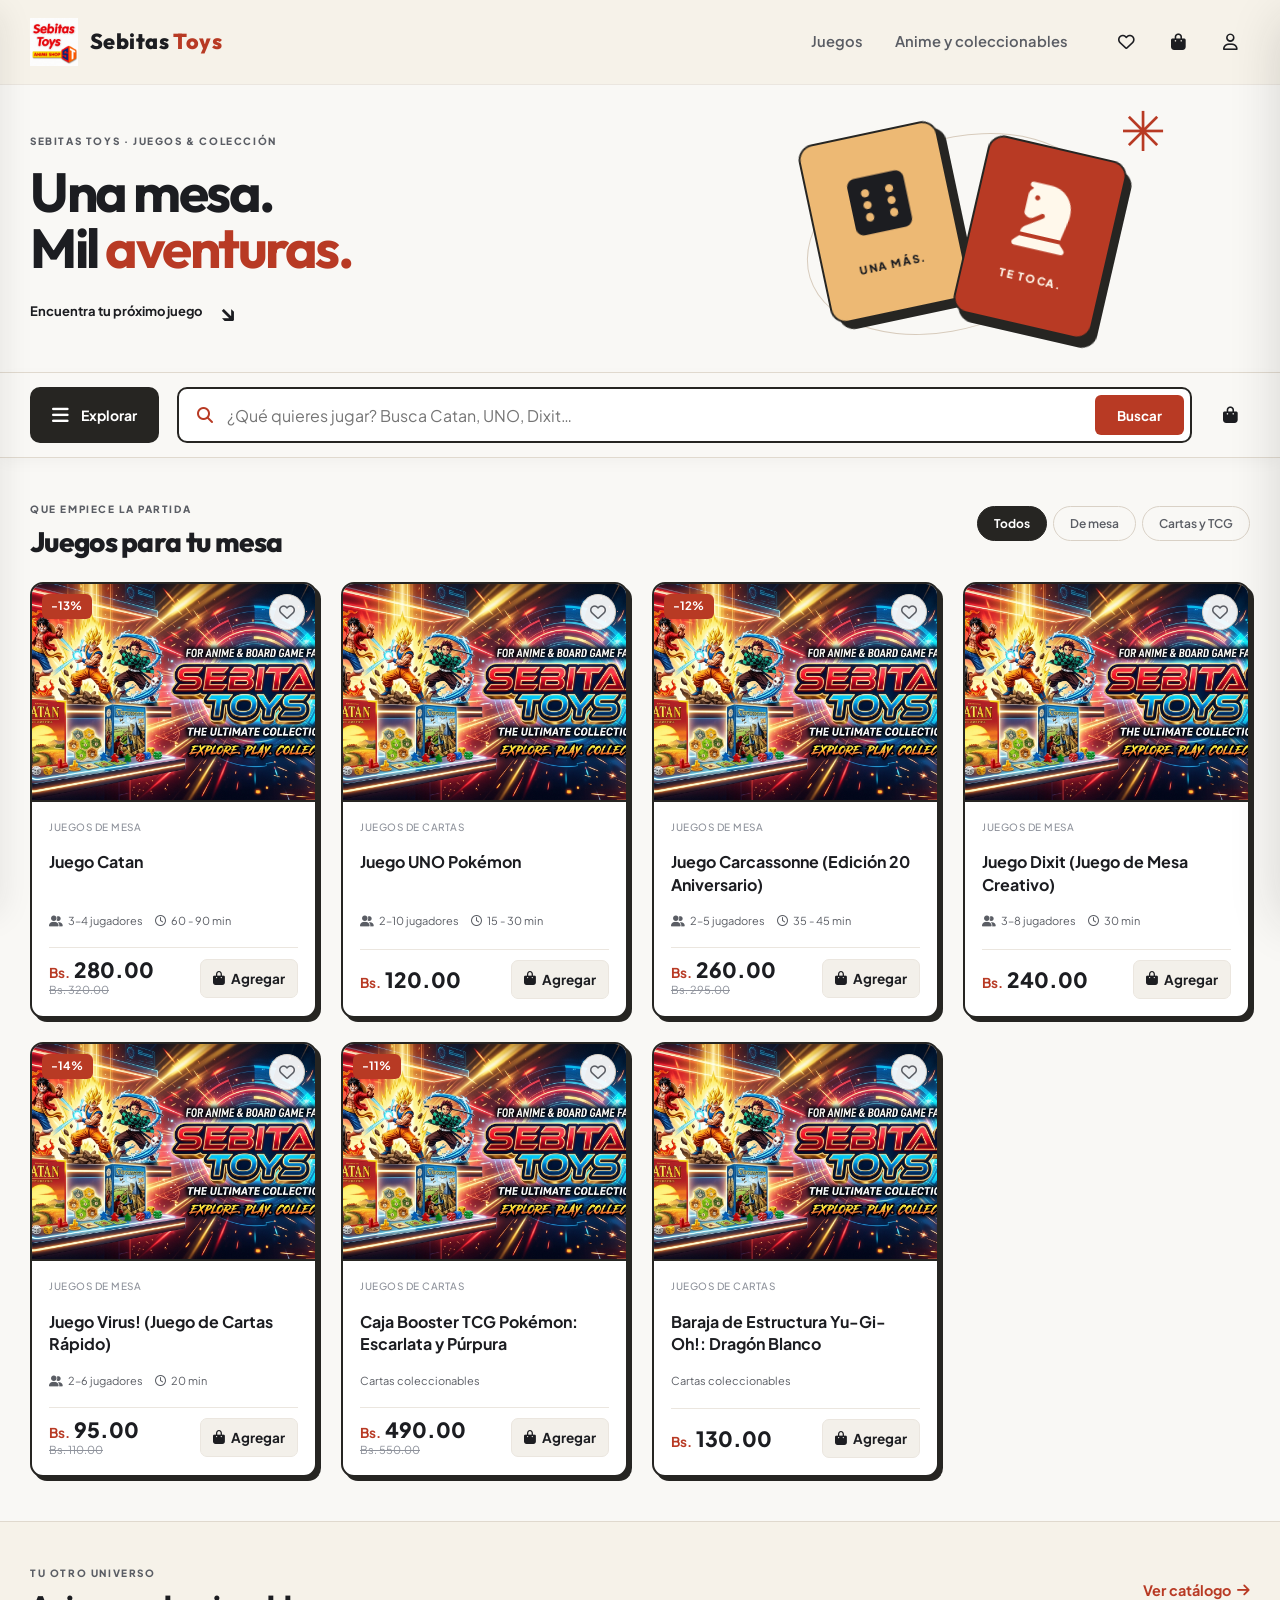
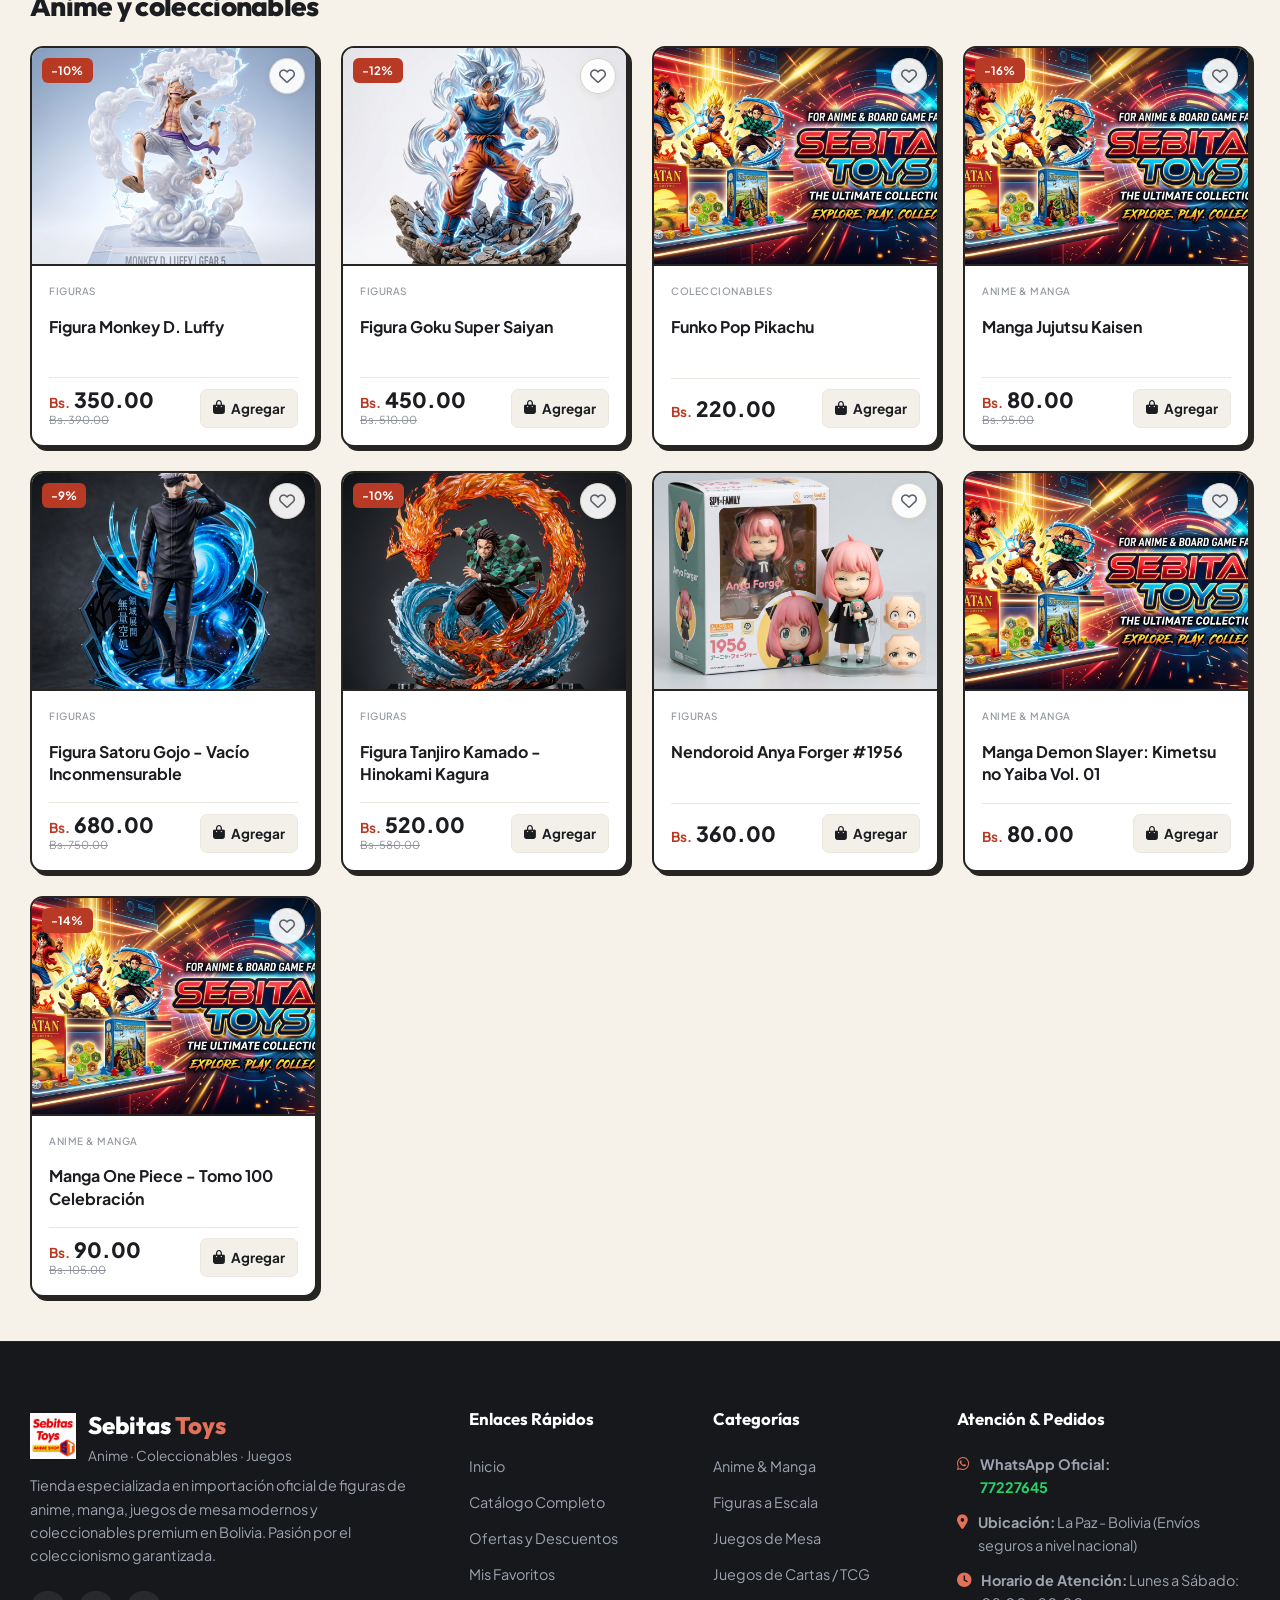
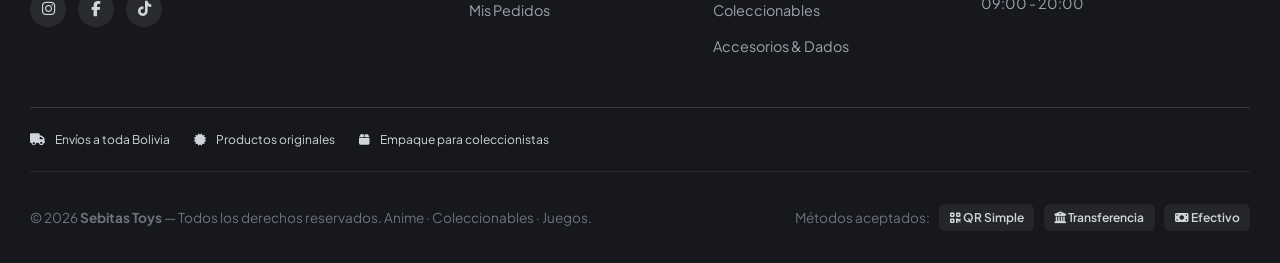
==== commit 422fc2cb: "Actualizacion de la pagina" ====
--- a/index.html
+++ b/index.html
@@ -32,55 +32,10 @@
 
   <!-- Main Stylesheet -->
   <link rel="stylesheet" href="css/style.css">
+  <link rel="stylesheet" href="css/storefront.css">
 </head>
 
 <body>
-
-  <!-- ================= TOP BAR INFORMATIVA ================= -->
-  <div class="top-bar">
-    <div class="container top-bar-inner">
-      <div class="top-bar-left">
-        <div class="top-bar-item">
-          <i class="fas fa-map-marker-alt"></i>
-          <span>La Paz - Bolivia (Envíos a todo el país)</span>
-        </div>
-        <div class="top-bar-item">
-          <i class="fab fa-whatsapp"></i>
-          <span>Pedidos WhatsApp: <a href="https://wa.me/59177227645" target="_blank"
-              rel="noopener"><strong>77227645</strong></a></span>
-        </div>
-      </div>
-      <div class="top-bar-right">
-        <span class="top-bar-badge">
-          <i class="fas fa-shield-alt"></i> Productos 100% Originales Garantizados
-        </span>
-        <a href="https://instagram.com" target="_blank" rel="noopener" class="top-social-link" aria-label="Instagram"><i
-            class="fab fa-instagram"></i></a>
-        <a href="https://facebook.com" target="_blank" rel="noopener" class="top-social-link" aria-label="Facebook"><i
-            class="fab fa-facebook-f"></i></a>
-        <a href="https://tiktok.com" target="_blank" rel="noopener" class="top-social-link" aria-label="TikTok"><i
-            class="fab fa-tiktok"></i></a>
-      </div>
-    </div>
-  </div>
-
-  <!-- ================= BARRA SOCIAL FLOTANTE LATERAL ================= -->
-  <aside class="floating-social-bar" aria-label="Redes sociales">
-    <a href="https://facebook.com" target="_blank" rel="noopener" class="floating-social-link" aria-label="Facebook"
-      title="Facebook"><i class="fab fa-facebook-f"></i></a>
-    <a href="https://tiktok.com" target="_blank" rel="noopener" class="floating-social-link" aria-label="TikTok"
-      title="TikTok"><i class="fab fa-tiktok"></i></a>
-    <a href="https://instagram.com" target="_blank" rel="noopener" class="floating-social-link" aria-label="Instagram"
-      title="Instagram"><i class="fab fa-instagram"></i></a>
-    <a href="https://wa.me/59177227645" target="_blank" rel="noopener" class="floating-social-link wa-link"
-      aria-label="WhatsApp 77227645" title="WhatsApp 77227645"><i class="fab fa-whatsapp"></i></a>
-  </aside>
-
-  <!-- ================= BOTÓN FLOTANTE DE WHATSAPP DIRECTO ================= -->
-  <a href="https://wa.me/59177227645" target="_blank" rel="noopener" class="floating-wa-btn"
-    aria-label="Escribir por WhatsApp a Sebitas Toys (77227645)" title="Pedir por WhatsApp (77227645)">
-    <i class="fab fa-whatsapp"></i>
-  </a>
 
   <!-- ================= NAVBAR & HEADER ================= -->
   <header class="main-header" id="mainHeader">
@@ -96,24 +51,13 @@
         </div>
       </a>
 
-      <!-- NAVEGACIÓN PRINCIPAL -->
       <nav class="main-nav" aria-label="Navegación principal">
-        <a href="javascript:void(0)" class="nav-link active" data-view="home">Inicio</a>
-        <a href="javascript:void(0)" class="nav-link" data-category="anime">Anime</a>
-        <a href="javascript:void(0)" class="nav-link" data-category="figuras">Figuras</a>
-        <a href="javascript:void(0)" class="nav-link" data-category="juegos-mesa">Juegos de mesa</a>
-        <a href="javascript:void(0)" class="nav-link" data-category="coleccionables">Coleccionables</a>
-        <a href="javascript:void(0)" class="nav-link nav-deal" data-category="ofertas"><i class="fas fa-tag"></i>
-          Ofertas</a>
+        <a href="#productosInicioSection" class="nav-link" data-home-section="productosInicioSection">Juegos</a>
+        <a href="#animeSection" class="nav-link" data-home-section="animeSection">Anime y coleccionables</a>
       </nav>
 
       <!-- ACCIONES DERECHA -->
       <div class="header-actions">
-        <!-- Buscar -->
-        <button class="action-btn search-toggle-btn" aria-label="Buscar productos" title="Buscar">
-          <i class="fas fa-search"></i>
-        </button>
-
         <!-- Favoritos -->
         <button class="action-btn favorites-toggle-btn" aria-label="Ver favoritos" title="Favoritos">
           <i class="far fa-heart"></i>
@@ -131,10 +75,7 @@
           <i class="far fa-user"></i>
         </button>
 
-        <!-- Menú Móvil Hamburguesa -->
-        <button class="action-btn mobile-menu-btn" id="mobileMenuToggle" aria-label="Abrir menú">
-          <i class="fas fa-bars"></i>
-        </button>
+
       </div>
 
     </div>
@@ -142,7 +83,7 @@
 
   <!-- ================= MOBILE NAVIGATION DRAWER ================= -->
   <div class="mobile-drawer-overlay" id="mobileNavOverlay"></div>
-  <aside class="mobile-nav-drawer" id="mobileNavDrawer" aria-label="Menú Móvil">
+  <aside class="mobile-nav-drawer" id="mobileNavDrawer" role="dialog" aria-modal="true" aria-label="Explorar productos" aria-hidden="true" inert>
     <div class="mobile-drawer-header">
       <div class="brand-logo">
         <img src="img/logo.png" alt="Sebitas Toys Logo" style="height: 38px; width: auto;">
@@ -154,25 +95,23 @@
       <button class="action-btn" id="mobileNavClose" aria-label="Cerrar menú"><i class="fas fa-times"></i></button>
     </div>
 
-    <nav class="mobile-drawer-links">
-      <a href="javascript:void(0)" class="mobile-nav-link active" data-view="home"><i class="fas fa-home"></i>
-        Inicio</a>
-      <a href="javascript:void(0)" class="mobile-nav-link" data-view="catalog"><i class="fas fa-th-large"></i> Todo el
-        Catálogo</a>
-      <a href="javascript:void(0)" class="mobile-nav-link" data-category="anime"><i class="fas fa-book-open"></i> Anime
-        & Manga</a>
-      <a href="javascript:void(0)" class="mobile-nav-link" data-category="figuras"><i class="fas fa-cubes"></i> Figuras
-        Originales</a>
-      <a href="javascript:void(0)" class="mobile-nav-link" data-category="juegos-mesa"><i class="fas fa-dice"></i>
-        Juegos de mesa</a>
-      <a href="javascript:void(0)" class="mobile-nav-link" data-category="juegos-cartas"><i class="fas fa-clone"></i>
-        Juegos de cartas / TCG</a>
-      <a href="javascript:void(0)" class="mobile-nav-link" data-category="coleccionables"><i class="fas fa-gem"></i>
-        Coleccionables</a>
-      <a href="javascript:void(0)" class="mobile-nav-link" data-category="accesorios"><i class="fas fa-ring"></i>
-        Accesorios</a>
-      <a href="javascript:void(0)" class="mobile-nav-link" data-category="ofertas"
-        style="color: var(--color-accent); font-weight: 700;"><i class="fas fa-percent"></i> Ofertas Especiales</a>
+    <nav class="mobile-drawer-links" aria-label="Categorías y jugadores">
+      <a href="#productosInicioSection" class="mobile-nav-link" data-home-section="productosInicioSection"><i class="fas fa-home" aria-hidden="true"></i> Inicio · Juegos</a>
+      <span class="menu-group-title">Tipos de juegos</span>
+      <a href="?cat=juegos" class="mobile-nav-link" data-category="juegos"><i class="fas fa-dice" aria-hidden="true"></i> Todos los juegos</a>
+      <a href="?cat=juegos-mesa" class="mobile-nav-link" data-category="juegos-mesa">Juegos de mesa</a>
+      <a href="?cat=juegos-cartas" class="mobile-nav-link" data-category="juegos-cartas">Cartas y TCG</a>
+      <span class="menu-group-title">¿Cuántos van a jugar?</span>
+      <button class="mobile-nav-link" data-player-count="2">En pareja <span>2 jugadores</span></button>
+      <button class="mobile-nav-link" data-player-count="4">Grupo pequeño <span>4 jugadores</span></button>
+      <button class="mobile-nav-link" data-player-count="6">Grupo grande <span>6 jugadores</span></button>
+      <span class="menu-group-title">Anime y más</span>
+      <a href="?cat=anime" class="mobile-nav-link" data-category="anime">Anime y manga</a>
+      <a href="?cat=figuras" class="mobile-nav-link" data-category="figuras">Figuras</a>
+      <a href="?cat=coleccionables" class="mobile-nav-link" data-category="coleccionables">Coleccionables</a>
+      <a href="?cat=accesorios" class="mobile-nav-link" data-category="accesorios">Accesorios</a>
+      <a href="?cat=ofertas" class="mobile-nav-link" data-category="ofertas">Ofertas</a>
+      <a href="?view=catalog" class="mobile-nav-link" data-view="catalog">Todo el catálogo</a>
     </nav>
 
     <div class="mobile-drawer-footer">
@@ -182,300 +121,59 @@
     </div>
   </aside>
 
-  <!-- ================= VISTA PRINCIPAL: HOME ================= -->
+  <section class="store-intro container" id="homeIntro" aria-labelledby="introTitle">
+    <div class="intro-copy">
+      <span class="intro-eyebrow">SEBITAS TOYS · JUEGOS & COLECCIÓN</span>
+      <h1 id="introTitle">Una mesa.<br>Mil <span>aventuras.</span></h1>
+      <a href="#productosInicioSection" class="intro-link" data-home-section="productosInicioSection">Encuentra tu próximo juego <span aria-hidden="true">↘</span></a>
+    </div>
+    <div class="intro-art" aria-hidden="true">
+      <div class="intro-orbit"></div>
+      <div class="intro-game intro-game-one"><i class="fas fa-dice-six"></i><span>UNA MÁS.</span></div>
+      <div class="intro-game intro-game-two"><i class="fas fa-chess-knight"></i><span>TE TOCA.</span></div>
+      <span class="intro-star">✳</span>
+    </div>
+  </section>
+
+  <div class="discovery-bar" id="discoveryBar">
+    <div class="container discovery-inner">
+      <button class="browse-button" id="mobileMenuToggle" aria-label="Abrir menú de juegos y categorías" aria-controls="mobileNavDrawer" aria-expanded="false">
+        <i class="fas fa-bars" aria-hidden="true"></i><span>Explorar</span>
+      </button>
+      <form class="store-search" id="storeSearchForm" role="search">
+        <label class="sr-only" for="storeSearchInput">Buscar juegos, anime y productos</label>
+        <i class="fas fa-search" aria-hidden="true"></i>
+        <input type="search" id="storeSearchInput" placeholder="¿Qué quieres jugar? Busca Catan, UNO, Dixit…" autocomplete="off" enterkeyhint="search">
+        <button type="button" class="search-clear" id="storeSearchClear" aria-label="Borrar búsqueda" hidden>×</button>
+        <button type="submit" class="search-submit">Buscar</button>
+      </form>
+      <button class="action-btn cart-toggle-btn discovery-cart" aria-label="Ver carrito"><i class="fas fa-shopping-bag" aria-hidden="true"></i><span class="badge-count cart-count-badge">0</span></button>
+    </div>
+  </div>
+
   <main id="homeView">
-
-    <!-- ================= HERO CAROUSEL FULL WIDTH (PANTALLA COMPLETA) ================= -->
-    <section class="hero-carousel-section">
-      <div class="hero-carousel-wrapper" id="heroCarousel">
-
-        <!-- PISTA DE SLIDES -->
-        <div class="hero-carousel-track" id="heroCarouselTrack">
-
-          <!-- SLIDE 1: GENERAL / BIENVENIDA -->
-          <div class="hero-carousel-slide active" data-slide="0">
-            <img src="img/hero-banner.jpg" alt="Colección de Anime y Juegos de Mesa Sebitas Toys" class="hero-slide-bg">
-            <div class="hero-slide-overlay"></div>
-            <div class="hero-slide-container">
-              <div class="hero-slide-content">
-                <span class="hero-pill-badge">
-                  <i class="fas fa-star"></i> Tienda Especializada para Coleccionistas
-                </span>
-                <h1 class="hero-title">
-                  Encuentra tu próxima <span>colección</span>
-                </h1>
-                <p class="hero-subtitle">
-                  Figuras de anime 100% originales importadas de Japón, manga, cartas TCG y los mejores juegos de mesa
-                  del mundo.
-                </p>
-                <div class="hero-actions-row">
-                  <a href="#productosInicioSection" class="btn-primary">
-                    <i class="fas fa-shopping-bag"></i> Explorar Catálogo
-                  </a>
-                  <button class="btn-secondary" onclick="window.AkibaApp.setHomeCategoryFilter('ofertas')">
-                    <i class="fas fa-tags"></i> Ver Ofertas Especiales
-                  </button>
-                </div>
-              </div>
-            </div>
-          </div>
-
-          <!-- SLIDE 2: FIGURAS ANIME -->
-          <div class="hero-carousel-slide" data-slide="1">
-            <img src="img/products/figure-luffy-gear5.jpg" alt="Figuras Anime Originales de Japón"
-              class="hero-slide-bg">
-            <div class="hero-slide-overlay"></div>
-            <div class="hero-slide-container">
-              <div class="hero-slide-content">
-                <span class="hero-pill-badge">
-                  <i class="fas fa-fire"></i> Importación Directa de Japón
-                </span>
-                <h2 class="hero-title">
-                  Figuras de Anime & <span>Escalas</span>
-                </h2>
-                <p class="hero-subtitle">
-                  One Piece, Dragon Ball, Jujutsu Kaisen, Demon Slayer y Nendoroids con sellos de autenticidad Toei y
-                  Good Smile.
-                </p>
-                <div class="hero-actions-row">
-                  <button class="btn-primary" onclick="window.AkibaApp.setHomeCategoryFilter('figuras')">
-                    <i class="fas fa-cubes"></i> Ver Figuras en Stock
-                  </button>
-                  <button class="btn-secondary" onclick="window.AkibaApp.setHomeCategoryFilter('anime')">
-                    <i class="fas fa-book-open"></i> Ver Mangas Oficiales
-                  </button>
-                </div>
-              </div>
-            </div>
-          </div>
-
-          <!-- SLIDE 3: JUEGOS DE MESA & TCG -->
-          <div class="hero-carousel-slide" data-slide="2">
-            <img src="https://images.unsplash.com/photo-1610890716171-6b1bb98ffd09?w=1200&auto=format&fit=crop&q=80"
-              alt="Juegos de Mesa y Estrategia" class="hero-slide-bg">
-            <div class="hero-slide-overlay"></div>
-            <div class="hero-slide-container">
-              <div class="hero-slide-content">
-                <span class="hero-pill-badge">
-                  <i class="fas fa-dice"></i> Estrategia, Familia y Amigos
-                </span>
-                <h2 class="hero-title">
-                  Juegos de Mesa & <span>Cartas TCG</span>
-                </h2>
-                <p class="hero-subtitle">
-                  Catan, Carcassonne, Dixit, Virus!, sobres Pokémon TCG y dados de rol listos para tus mejores partidas.
-                </p>
-                <div class="hero-actions-row">
-                  <button class="btn-primary" onclick="window.AkibaApp.setHomeCategoryFilter('juegos-mesa')">
-                    <i class="fas fa-dice"></i> Ver Juegos de Mesa
-                  </button>
-                  <button class="btn-secondary" onclick="window.AkibaApp.setHomeCategoryFilter('juegos-cartas')">
-                    <i class="fas fa-clone"></i> Ver Cartas TCG
-                  </button>
-                </div>
-              </div>
-            </div>
-          </div>
-
-          <!-- SLIDE 4: OFERTAS -->
-          <div class="hero-carousel-slide" data-slide="3">
-            <img src="https://images.unsplash.com/photo-1607604276583-eef5d076aa5f?w=1200&auto=format&fit=crop&q=80"
-              alt="Ofertas y Descuentos Sebitas Toys" class="hero-slide-bg">
-            <div class="hero-slide-overlay"></div>
-            <div class="hero-slide-container">
-              <div class="hero-slide-content">
-                <span class="hero-pill-badge" style="background: rgba(184, 58, 36, 0.45); border-color: #E27159;">
-                  <i class="fas fa-percent"></i> Descuentos por Tiempo Limitado
-                </span>
-                <h2 class="hero-title">
-                  Ofertas & Precios <span>Especiales</span>
-                </h2>
-                <p class="hero-subtitle">
-                  Ahorra hasta un 20% en figuras seleccionadas, tomos de manga y juegos de mesa populares.
-                </p>
-                <div class="hero-actions-row">
-                  <button class="btn-primary" onclick="window.AkibaApp.setHomeCategoryFilter('ofertas')">
-                    <i class="fas fa-tags"></i> Ver Todas las Ofertas
-                  </button>
-                </div>
-              </div>
-            </div>
-          </div>
-
-        </div>
-
-        <!-- BOTONES DE NAVEGACIÓN ANTERIOR / SIGUIENTE -->
-        <button class="carousel-arrow prev-arrow" id="heroPrevBtn" aria-label="Slide anterior">
-          <i class="fas fa-chevron-left"></i>
-        </button>
-        <button class="carousel-arrow next-arrow" id="heroNextBtn" aria-label="Slide siguiente">
-          <i class="fas fa-chevron-right"></i>
-        </button>
-
-        <!-- PUNTOS INDICADORES (DOTS) -->
-        <div class="carousel-dots-wrap" id="heroCarouselDots">
-          <button class="carousel-dot active" data-index="0" aria-label="Slide 1"></button>
-          <button class="carousel-dot" data-index="1" aria-label="Slide 2"></button>
-          <button class="carousel-dot" data-index="2" aria-label="Slide 3"></button>
-          <button class="carousel-dot" data-index="3" aria-label="Slide 4"></button>
-        </div>
-
-      </div>
-    </section>
-
-    <!-- VALUE / TRUST PROPOSITION BAR -->
-    <section class="features-bar-section">
-      <div class="container">
-        <div class="features-bar-grid">
-          <div class="feature-item">
-            <div class="feature-icon-box"><i class="fas fa-truck-fast"></i></div>
-            <div class="feature-text">
-              <h4>Envíos a toda Bolivia</h4>
-              <p>Entregas en La Paz y despachos diarios seguros a todo el país.</p>
-            </div>
-          </div>
-          <div class="feature-item">
-            <div class="feature-icon-box"><i class="fas fa-certificate"></i></div>
-            <div class="feature-text">
-              <h4>100% Originales</h4>
-              <p>Productos oficiales con sellos de Japón y distribuidoras certificadas.</p>
-            </div>
-          </div>
-          <div class="feature-item">
-            <div class="feature-icon-box"><i class="fab fa-whatsapp"></i></div>
-            <div class="feature-text">
-              <h4>Atención por WhatsApp</h4>
-              <p>Atención directa y pedidos al número <strong>77227645</strong>.</p>
-            </div>
-          </div>
-          <div class="feature-item">
-            <div class="feature-icon-box"><i class="fas fa-box"></i></div>
-            <div class="feature-text">
-              <h4>Empaque para Coleccionistas</h4>
-              <p>Cajas protegidas con burbuja reforzada para vitrinas impecables.</p>
-            </div>
-          </div>
-        </div>
-      </div>
-    </section>
-
-    <!-- ================= DIRECTO A LOS PRODUCTOS CON TABS RÁPIDOS ================= -->
-    <section class="section-wrap" id="productosInicioSection">
-      <div class="container">
-        <div class="section-header" style="flex-direction: column; align-items: flex-start; gap: 1rem;">
-          <div class="section-title-wrap">
-            <h2>Nuestros Productos</h2>
-            <p>Explora todo nuestro catálogo disponible para entrega inmediata y envíos</p>
-          </div>
-
-          <!-- TABS DE CATEGORÍAS RÁPIDAS -->
-          <div class="home-products-filter-tabs" id="homeCategoryTabs">
-            <button class="home-tab-pill active" data-category="all"><i class="fas fa-border-all"></i> Todos</button>
-            <button class="home-tab-pill" data-category="figuras"><i class="fas fa-cubes"></i> Figuras</button>
-            <button class="home-tab-pill" data-category="anime"><i class="fas fa-book-open"></i> Anime & Manga</button>
-            <button class="home-tab-pill" data-category="juegos-mesa"><i class="fas fa-dice"></i> Juegos de
-              Mesa</button>
-            <button class="home-tab-pill" data-category="juegos-cartas"><i class="fas fa-clone"></i> Cartas TCG</button>
-            <button class="home-tab-pill" data-category="coleccionables"><i class="fas fa-gem"></i>
-              Coleccionables</button>
-            <button class="home-tab-pill" data-category="accesorios"><i class="fas fa-ring"></i> Accesorios</button>
-            <button class="home-tab-pill tab-deal" data-category="ofertas"><i class="fas fa-percent"></i>
-              Ofertas</button>
-          </div>
-        </div>
-
-        <!-- CUADRÍCULA PRINCIPAL DIRECTA DE PRODUCTOS -->
-        <div class="products-grid" id="homeMainProductsGrid">
-          <!-- Renderizado dinámico inmediato -->
-        </div>
-
-        <div style="text-align: center; margin-top: 2.25rem;">
-          <button class="btn-primary" onclick="window.AkibaApp.showView('catalog')"
-            style="padding: 0.95rem 2.25rem; font-size: 1rem;">
-            <i class="fas fa-th-large"></i> Ver Catálogo Completo con Filtros Avanzados
-          </button>
-        </div>
-      </div>
-    </section>
-
-    <!-- CATEGORÍAS VISUALES -->
-    <section class="section-wrap" id="categoriasSection"
-      style="background-color: var(--bg-subtle); border-radius: var(--radius-xl); padding: 2.5rem 0;">
+    <section class="section-wrap games-section" id="productosInicioSection" aria-labelledby="gamesTitle">
       <div class="container">
         <div class="section-header">
-          <div class="section-title-wrap">
-            <h2>Explorar por Categorías</h2>
-            <p>Secciones especializadas de figuras, coleccionismo y juegos</p>
-          </div>
-          <a href="javascript:void(0)" class="section-link" onclick="window.AkibaApp.showView('catalog')">
-            Ver todas <i class="fas fa-chevron-right"></i>
-          </a>
-        </div>
-
-        <div class="categories-grid" id="categoriesGrid">
-          <!-- Renderizado dinámico desde products-data.js -->
-        </div>
+          <div class="section-title-wrap"><span class="section-kicker">QUE EMPIECE LA PARTIDA</span><h2 id="gamesTitle">Juegos para tu mesa</h2></div>
+          <div class="home-products-filter-tabs" id="homeCategoryTabs" aria-label="Tipos de juegos">
+            <button class="home-tab-pill active" data-category="juegos" aria-pressed="true">Todos</button>
+            <button class="home-tab-pill" data-category="juegos-mesa" aria-pressed="false">De mesa</button>
+            <button class="home-tab-pill" data-category="juegos-cartas" aria-pressed="false">Cartas y TCG</button>
+          </div>
+        </div>
+        <div class="products-grid" id="homeMainProductsGrid"></div>
       </div>
     </section>
-
-    <!-- PRODUCTOS DESTACADOS -->
-    <section class="section-wrap" id="destacadosSection">
+    <section class="section-wrap anime-section" id="animeSection" aria-labelledby="animeTitle">
       <div class="container">
         <div class="section-header">
-          <div class="section-title-wrap">
-            <h2>Productos Destacados</h2>
-            <p>Las figuras más aclamadas y los juegos de mesa esenciales para tu colección</p>
-          </div>
-          <a href="javascript:void(0)" class="section-link" onclick="window.AkibaApp.showView('catalog')">
-            Ver catálogo completo <i class="fas fa-chevron-right"></i>
-          </a>
-        </div>
-
-        <div class="products-grid" id="featuredProductsGrid">
-          <!-- Renderizado dinámico de Productos Destacados -->
-        </div>
+          <div class="section-title-wrap"><span class="section-kicker">TU OTRO UNIVERSO</span><h2 id="animeTitle">Anime y coleccionables</h2></div>
+          <button class="section-link" onclick="window.AkibaApp.setCatalogCategory('all')">Ver catálogo <i class="fas fa-arrow-right" aria-hidden="true"></i></button>
+        </div>
+        <div class="products-grid" id="animeProductsGrid"></div>
       </div>
     </section>
-
-    <!-- NUEVOS PRODUCTOS -->
-    <section class="section-wrap" id="novedadesSection">
-      <div class="container">
-        <div class="section-header">
-          <div class="section-title-wrap">
-            <h2>Nuevos Productos</h2>
-            <p>Últimos lanzamientos y reposiciones recién llegadas de Japón</p>
-          </div>
-          <a href="javascript:void(0)" class="section-link" onclick="window.AkibaApp.showView('catalog')">
-            Explorar novedades <i class="fas fa-chevron-right"></i>
-          </a>
-        </div>
-
-        <div class="products-grid" id="newArrivalsGrid">
-          <!-- Renderizado dinámico de Novedades -->
-        </div>
-      </div>
-    </section>
-
-    <!-- SECCIÓN DE OFERTAS -->
-    <section class="section-wrap" id="ofertasSection"
-      style="background-color: var(--bg-subtle); border-radius: var(--radius-xl); margin-bottom: 3rem;">
-      <div class="container">
-        <div class="section-header">
-          <div class="section-title-wrap">
-            <h2>Ofertas y Descuentos Especiales</h2>
-            <p>Precios rebajados por tiempo limitado en figuras seleccionadas y juegos</p>
-          </div>
-          <a href="javascript:void(0)" class="section-link" onclick="window.AkibaApp.setCatalogCategory('ofertas')">
-            Ver todas las ofertas <i class="fas fa-chevron-right"></i>
-          </a>
-        </div>
-
-        <div class="products-grid" id="dealsGrid">
-          <!-- Renderizado dinámico de Ofertas -->
-        </div>
-      </div>
-    </section>
-
   </main>
 
   <!-- ================= VISTA: CATÁLOGO COMPLETO ================= -->
@@ -507,6 +205,23 @@
                 placeholder="Nombre, anime, juego...">
               <button class="clear-input-btn" id="clearSearchBtn" aria-label="Borrar búsqueda">&times;</button>
             </div>
+          </div>
+
+          <div class="filter-group">
+            <label class="filter-title" for="playerCountFilter">Número de jugadores</label>
+            <select id="playerCountFilter" class="select-control">
+              <option value="all">Cualquier cantidad</option>
+              <option value="2">2 jugadores</option>
+              <option value="3">3 jugadores</option>
+              <option value="4">4 jugadores</option>
+              <option value="5">5 jugadores</option>
+              <option value="6">6 jugadores</option>
+              <option value="7">7 jugadores</option>
+              <option value="8">8 jugadores</option>
+              <option value="9">9 jugadores</option>
+              <option value="10">10 jugadores</option>
+            </select>
+            <p class="filter-help">Juegos que admiten esa cantidad, según su ficha.</p>
           </div>
 
           <!-- Franquicia -->
@@ -551,7 +266,7 @@
         <div class="catalog-main-content">
 
           <div class="catalog-content-header">
-            <span class="catalog-stats" id="catalogResultsCount">Mostrando productos...</span>
+            <span class="catalog-stats" id="catalogResultsCount" role="status" aria-live="polite" aria-atomic="true">Mostrando productos...</span>
 
             <div class="catalog-sort-box">
               <label for="catalogSortSelect">Ordenar por:</label>
@@ -579,7 +294,7 @@
             <i class="fas fa-box-open"></i>
             <h3>No encontramos productos con estos filtros</h3>
             <p>Intenta ajustar el rango de precio, cambiar la franquicia o borrar el término de búsqueda.</p>
-            <button class="btn-outline" onclick="window.AkibaApp.showView('catalog')">Ver Todos los Productos</button>
+            <button class="btn-outline" onclick="window.AkibaApp.clearAllFilters()">Ver Todos los Productos</button>
           </div>
 
         </div>
@@ -1170,6 +885,11 @@
 
       </div>
 
+      <div class="footer-service-notes" aria-label="Información de la tienda">
+        <span><i class="fas fa-truck" aria-hidden="true"></i> Envíos a toda Bolivia</span>
+        <span><i class="fas fa-certificate" aria-hidden="true"></i> Productos originales</span>
+        <span><i class="fas fa-box" aria-hidden="true"></i> Empaque para coleccionistas</span>
+      </div>
       <!-- Footer Bottom -->
       <div class="footer-bottom">
         <div>
--- a/css/storefront.css
+++ b/css/storefront.css
@@ -0,0 +1,140 @@
+/* A compact, game-first storefront. Existing checkout and account styles remain shared. */
+:root { --store-ink: #262522; --store-cream: #f6f2e9; --store-orange: #b83a24; }
+[hidden] { display: none !important; }
+.sr-only { position: absolute; width: 1px; height: 1px; padding: 0; overflow: hidden; clip: rect(0,0,0,0); white-space: nowrap; border: 0; }
+:focus-visible { outline: 3px solid #1d4ed8; outline-offset: 4px; }
+.main-header { position: relative; box-shadow: none; z-index: 101; background: var(--store-cream); }
+.main-header .nav-inner { min-height: 84px; padding: 14px 20px; }
+.brand-tagline { display: none; }
+.main-nav { margin-left: auto; }
+.header-actions { gap: 12px; }
+.store-intro { display: grid; grid-template-columns: 1.2fr 1fr; align-items: center; min-height: 280px; padding-top: 26px; padding-bottom: 26px; overflow: hidden; }
+.intro-eyebrow, .section-kicker { font-size: 10px; font-weight: 800; letter-spacing: .16em; color: var(--text-secondary); }
+.intro-copy h1 { font: 700 clamp(2.5rem, 4.3vw, 4rem)/1.02 var(--font-heading); letter-spacing: -.045em; margin: 12px 0 16px; }
+.intro-copy h1 span { color: var(--store-orange); }
+.intro-link { font-size: 13px; font-weight: 700; display: inline-flex; gap: 18px; align-items: center; }
+.intro-link span { font-size: 24px; }
+.intro-art { height: 235px; position: relative; max-width: 440px; width: 100%; justify-self: center; }
+.intro-orbit { position: absolute; width: 300px; height: 190px; border: 1px solid #d7cbbc; border-radius: 50%; transform: rotate(-17deg); top: 28px; left: 50px; }
+.intro-game { position: absolute; width: 142px; height: 182px; border: 2px solid var(--store-ink); border-radius: 16px; box-shadow: 7px 8px 0 var(--store-ink); display: flex; flex-direction: column; align-items: center; justify-content: center; gap: 20px; }
+.intro-game i { font-size: 66px; }
+.intro-game span { font-size: 11px; font-weight: 800; letter-spacing: .15em; }
+.intro-game-one { background: #edb974; top: 20px; left: 60px; transform: rotate(-12deg); }
+.intro-game-two { background: #b83a24; color: #fff8eb; top: 35px; left: 216px; transform: rotate(13deg); }
+.intro-star { position: absolute; top: -10px; right: 27px; color: var(--store-orange); font-size: 55px; line-height: 1; }
+.discovery-bar { position: sticky; top: 0; z-index: 100; background: var(--bg-body); border-top: 1px solid #e0d9ce; border-bottom: 1px solid #e0d9ce; padding: 14px 0; box-shadow: 0 5px 14px #26252208; }
+.discovery-inner { display: flex; align-items: center; gap: 18px; }
+.browse-button { display: flex; align-items: center; gap: 12px; background: var(--store-ink); color: white; border-radius: 10px; padding: 0 22px; min-height: 56px; font-size: 14px; font-weight: 700; flex-shrink: 0; }
+.browse-button i { font-size: 19px; }
+.store-search { flex: 1; display: flex; align-items: center; gap: 14px; min-width: 0; background: white; border: 2px solid var(--store-ink); border-radius: 10px; min-height: 56px; padding: 5px 6px 5px 18px; }
+.store-search:focus-within { box-shadow: 0 0 0 3px #b83a2425; border-color: var(--store-orange); }
+.store-search > i { color: var(--store-orange); }
+.store-search input { flex: 1; width: 0; min-width: 0; border: 0; background: transparent; padding: 9px 0; color: var(--store-ink); font-size: 16px; }
+.store-search input:focus { outline: none; }
+.store-search input::-webkit-search-cancel-button { display: none; }
+.search-submit { background: var(--store-orange); color: white; min-height: 40px; padding: 0 22px; border-radius: 6px; font-weight: 700; }
+.search-submit:hover { background: var(--color-accent-hover); }
+.search-clear { min-width: 32px; min-height: 40px; font-size: 24px; color: var(--text-secondary); }
+.discovery-cart { flex-shrink: 0; }
+.games-section, .anime-section { scroll-margin-top: 105px; padding: 36px 0 44px; }
+.section-header { align-items: center; gap: 20px; margin-bottom: 24px; }
+.section-title-wrap h2 { margin-top: 5px; font-size: 28px; letter-spacing: -.025em; }
+.home-products-filter-tabs { gap: 6px; }
+.home-tab-pill { font-size: 12px; padding: 9px 16px; border: 1px solid #d9d1c6; background: transparent; }
+.home-tab-pill.active { background: var(--store-ink); color: white; border-color: var(--store-ink); }
+.products-grid { gap: 24px; }
+.product-card { border: 2px solid var(--store-ink); border-radius: 13px; box-shadow: 4px 4px 0 var(--store-ink); }
+.product-card:hover, .product-card:focus-within { transform: translateY(-4px); border-color: var(--store-orange); box-shadow: 6px 7px 0 var(--store-orange); }
+.product-card-media { border-bottom: 2px solid var(--store-ink); aspect-ratio: 1.3; }
+.product-card-media img { object-fit: cover; }
+.product-card-body { padding: 17px; gap: 10px; }
+.product-card-meta { gap: 8px; }
+.product-franchise-tag { display: none; }
+.product-category-tag { font-size: 10px; text-transform: uppercase; letter-spacing: .05em; }
+.product-card-title { font-size: 16px; line-height: 1.4; }
+.game-facts { display: flex; flex-wrap: wrap; gap: 4px 12px; font-size: 11px; color: var(--text-secondary); margin-bottom: 7px; }
+.game-facts i { margin-right: 3px; }
+.product-card-bottom { padding-top: 10px; margin-top: auto; gap: 8px; }
+.product-card .current-price { font-size: 21px; }
+.product-card .old-price { font-size: 11px; }
+.btn-add-to-cart { border-radius: 7px; min-height: 39px; padding: 9px 12px; }
+.product-card-badges .badge-accent, .product-card-badges .badge-warning { display: none; }
+.product-fav-btn { border: 1px solid #d8d0c5; }
+.anime-section { border-top: 1px solid #e0d9ce; background: var(--store-cream); }
+.menu-group-title { padding: 16px 16px 3px; font-size: 10px; font-weight: 800; letter-spacing: .12em; text-transform: uppercase; color: var(--text-secondary); }
+.mobile-nav-drawer { max-width: 360px; }
+.mobile-nav-link { font-size: 14px; text-align: left; min-height: 44px; padding: 9px 16px; }
+.mobile-nav-link span { margin-left: auto; font-size: 11px; color: var(--text-secondary); }
+.mobile-drawer-footer { padding: 16px; }
+.catalog-section { padding-top: 28px; }
+.filters-sidebar { top: 105px; }
+.filter-help { font-size: 11px; color: var(--text-secondary); margin-top: 8px; }
+.footer-service-notes { display: flex; flex-wrap: wrap; gap: 24px; padding: 22px 0; border-top: 1px solid #ffffff24; color: #d1d5db; font-size: 12px; }
+.footer-service-notes i { margin-right: 8px; }
+
+/* Short entrance, no splash screen or interaction delay. */
+@keyframes store-enter { from { opacity: 0; transform: translateY(16px); } to { opacity: 1; transform: translateY(0); } }
+@keyframes tile-enter { from { opacity: 0; translate: 0 22px; } to { opacity: 1; translate: 0 0; } }
+.intro-copy { animation: store-enter .65s ease-out both; }
+.intro-game-one { animation: tile-enter .65s .1s ease-out both; }
+.intro-game-two { animation: tile-enter .65s .22s ease-out both; }
+.games-section { animation: store-enter .65s .18s ease-out both; }
+
+@media (max-width: 1100px) {
+  .products-grid { grid-template-columns: repeat(3, minmax(0, 1fr)); }
+  .main-nav { display: none; }
+}
+@media (max-width: 700px) {
+  .main-header .nav-inner { min-height: 70px; gap: 10px; }
+  .brand-logo-img { height: 36px; }
+  .brand-logo { gap: 8px; }
+  .brand-name { font-size: 21px; }
+  .header-actions { gap: 3px; }
+  .header-actions .account-toggle-btn { display: none; }
+  .store-intro { min-height: 215px; grid-template-columns: 60% 40%; padding-top: 22px; padding-bottom: 22px; }
+  .intro-eyebrow { font-size: 8px; letter-spacing: .1em; }
+  .intro-copy h1 { font-size: 34px; }
+  .intro-link { font-size: 11px; gap: 8px; }
+  .intro-art { width: 190px; height: 160px; scale: .8; transform-origin: left center; justify-self: start; }
+  .intro-game { width: 85px; height: 118px; border-radius: 10px; gap: 15px; box-shadow: 4px 5px 0 var(--store-ink); }
+  .intro-game i { font-size: 39px; }
+  .intro-game span { font-size: 8px; }
+  .intro-game-one { left: 5px; top: 17px; }
+  .intro-game-two { left: 94px; top: 35px; }
+  .intro-orbit { width: 170px; height: 120px; left: 0; top: 25px; }
+  .intro-star { font-size: 33px; top: -1px; right: 11px; }
+  .discovery-bar { padding: 10px 0; }
+  .discovery-inner { gap: 8px; padding: 0 14px; }
+  .browse-button { padding: 0 14px; min-height: 50px; }
+  .browse-button span { display: none; }
+  .store-search { gap: 7px; padding-left: 10px; min-height: 50px; }
+  .store-search > i { display: none; }
+  .search-submit { display: none; }
+  .discovery-cart { display: none; }
+  .products-grid { grid-template-columns: repeat(2, minmax(0, 1fr)); gap: 17px; }
+  .section-header { align-items: flex-start; flex-direction: column; gap: 14px; }
+  .section-title-wrap h2 { font-size: 25px; }
+  .games-section, .anime-section { padding: 26px 0 32px; scroll-margin-top: 88px; }
+  .product-card-body { padding: 12px; }
+  .product-card-title { font-size: 14px; }
+  .product-card-bottom { flex-direction: column; align-items: stretch; gap: 10px; }
+  .product-price-box { flex-direction: row; align-items: baseline; flex-wrap: wrap; gap: 6px; }
+  .btn-add-to-cart { width: 100%; justify-content: center; }
+  .product-card .current-price { font-size: 19px; }
+  .game-facts { font-size: 10px; min-height: 34px; }
+  .product-card-media { aspect-ratio: 1; }
+  .product-quick-view-btn { display: none; }
+  .filter-help { max-width: 260px; }
+}
+@media (max-width: 380px) {
+  .intro-copy h1 { font-size: 32px; }
+  .intro-art { scale: .8; transform-origin: left center; width: 145px; }
+  .intro-link { max-width: 155px; }
+  .header-actions .favorites-toggle-btn { display: none; }
+  .discovery-cart { display: none; }
+}
+@media (prefers-reduced-motion: reduce) {
+  html { scroll-behavior: auto; }
+  *, *::before, *::after { animation: none !important; transition: none !important; scroll-behavior: auto !important; }
+  .product-card:hover, .product-card:focus-within { transform: none; }
+}
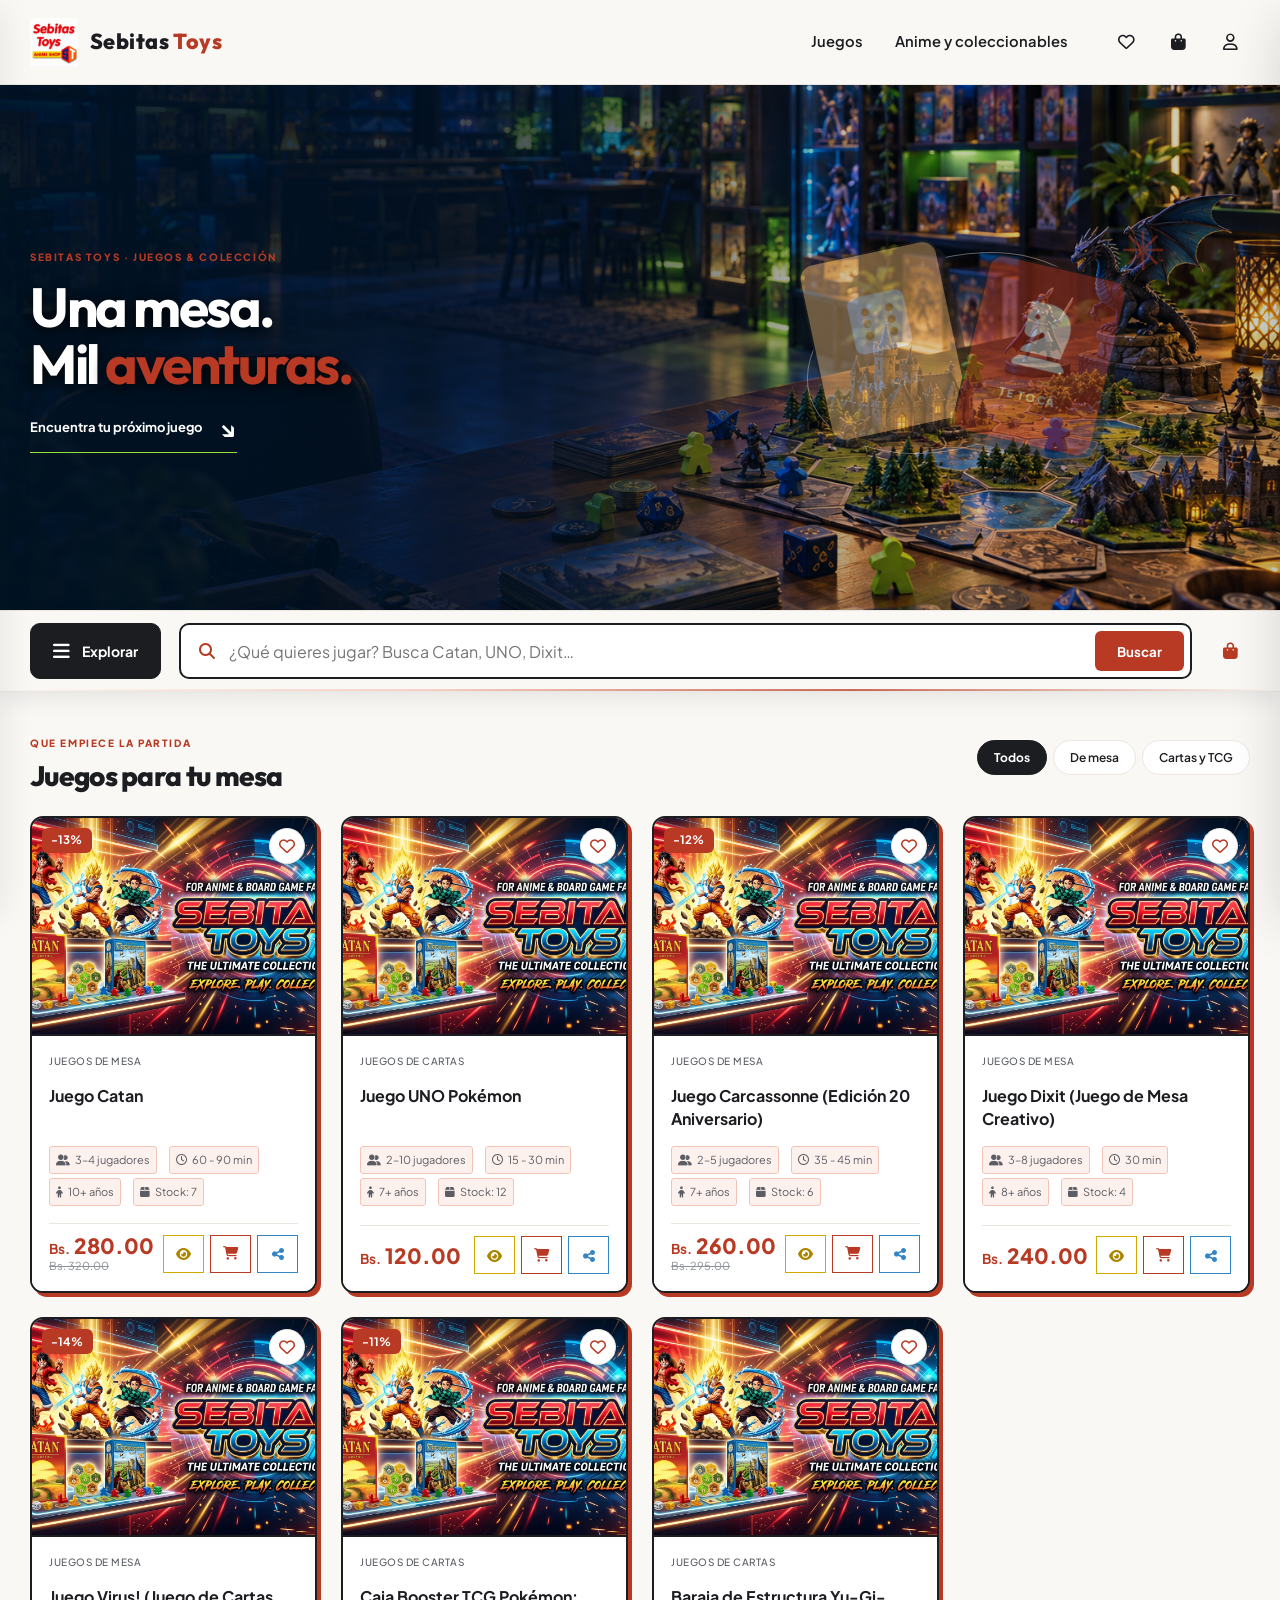
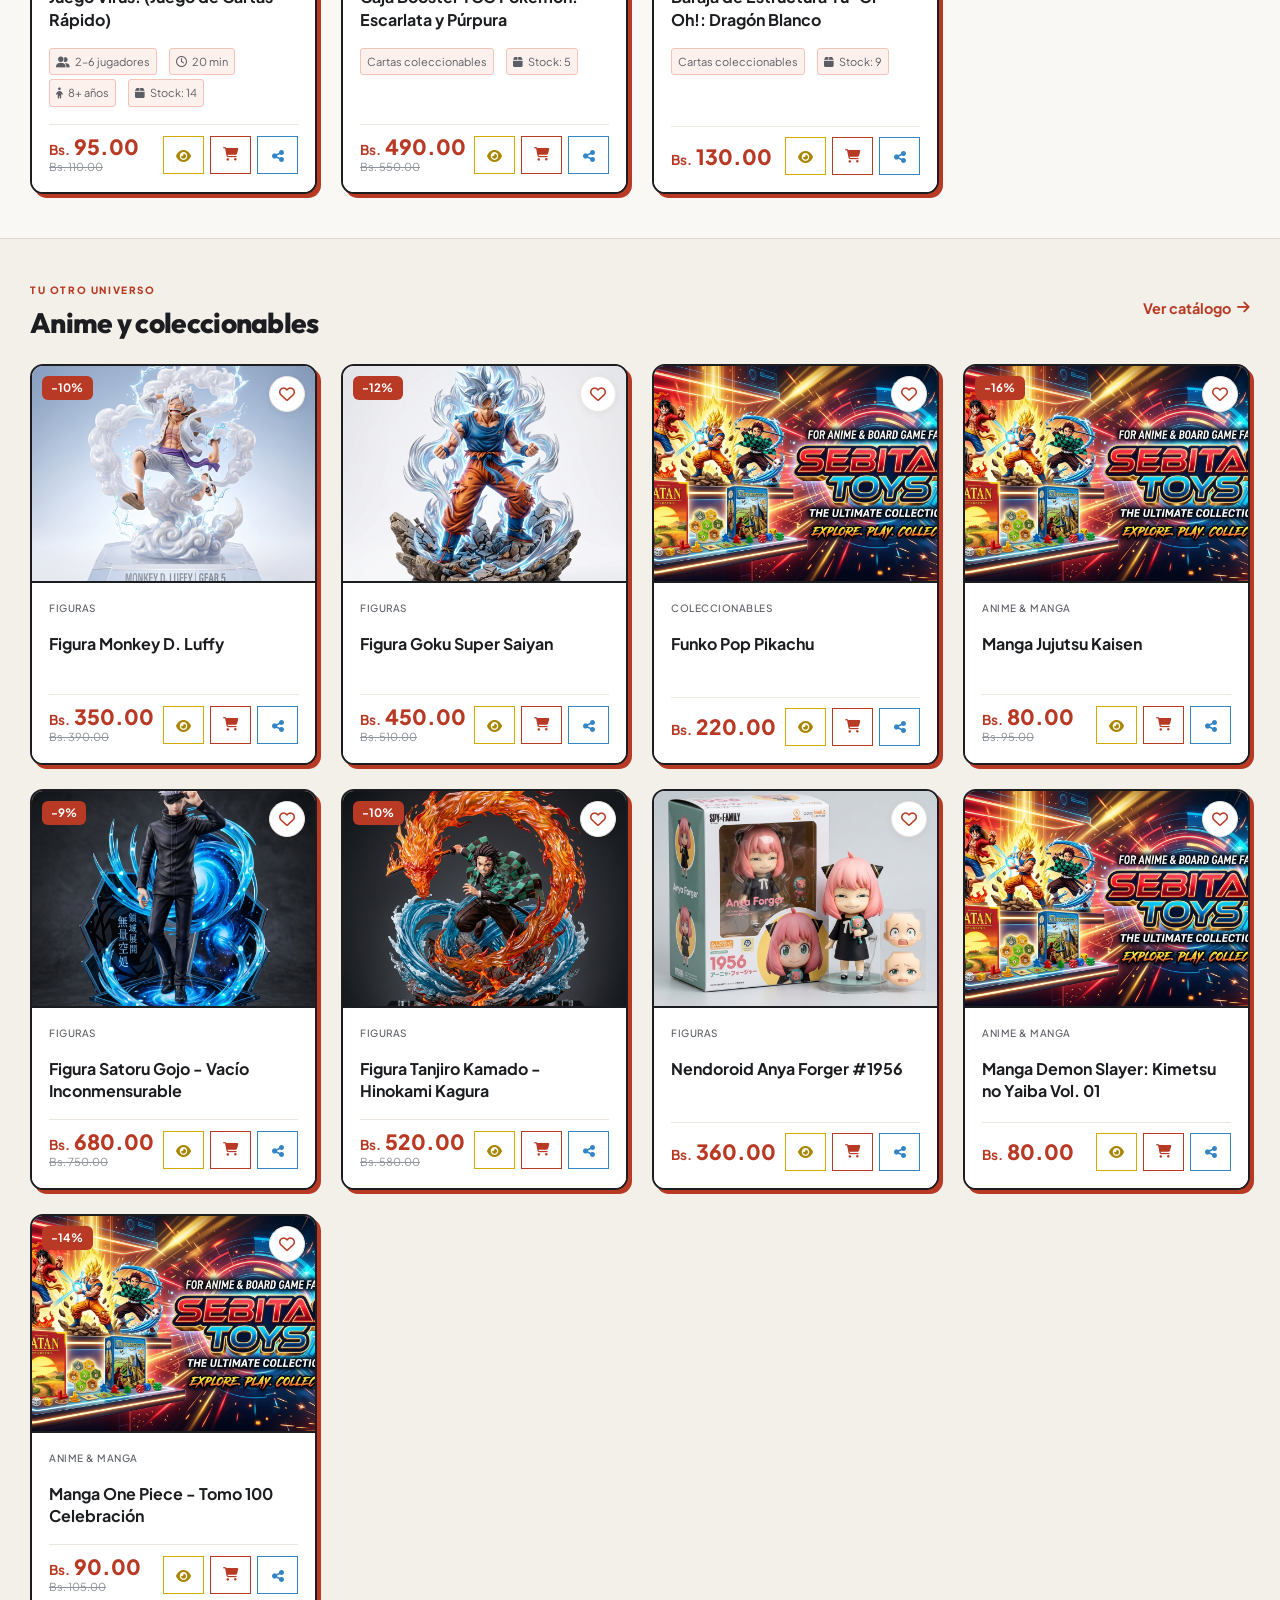
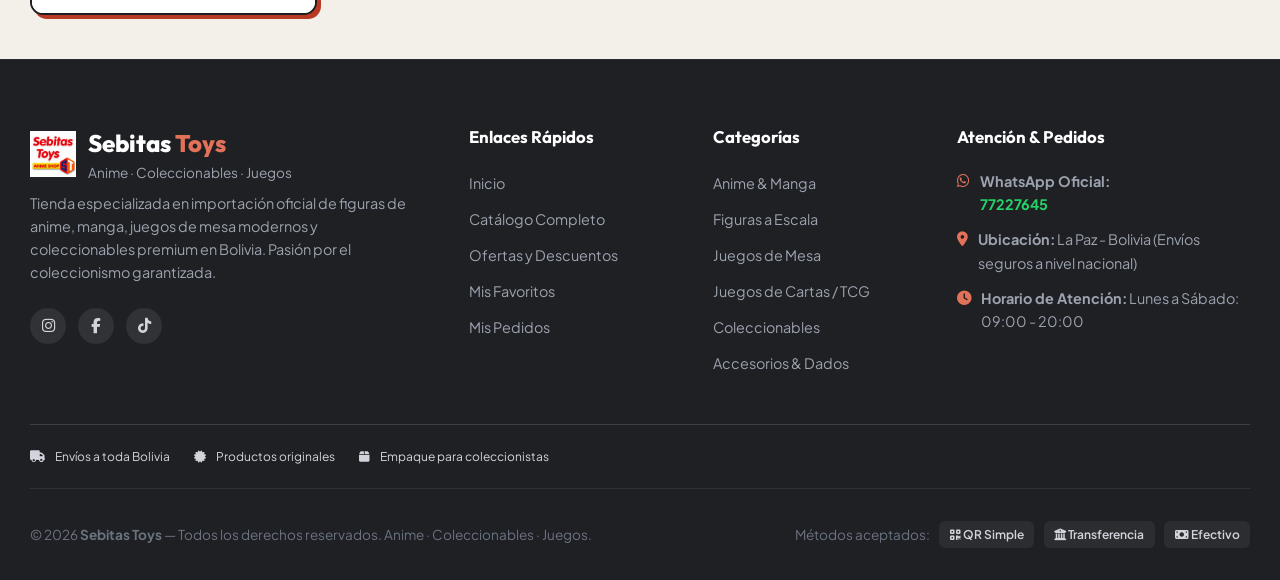
==== commit f051345c: "Nueva animacion" ====
--- a/index.html
+++ b/index.html
@@ -36,6 +36,17 @@
 </head>
 
 <body>
+
+  <div class="store-splash" id="storeSplash" role="status" aria-live="polite" aria-label="Cargando Sebitas Toys">
+    <div class="store-splash-orbit store-splash-orbit-one"></div>
+    <div class="store-splash-orbit store-splash-orbit-two"></div>
+    <div class="store-splash-card">
+      <img src="img/logo.png" alt="Sebitas Toys" class="store-splash-logo">
+      <div class="store-splash-name">Sebitas <span>Toys</span></div>
+      <p>Anime · Coleccionables · Juegos</p>
+      <div class="store-splash-loader" aria-hidden="true"><span></span></div>
+    </div>
+  </div>
 
   <!-- ================= NAVBAR & HEADER ================= -->
   <header class="main-header" id="mainHeader">
@@ -913,4 +924,4 @@
   <script src="js/app.js"></script>
 </body>
 
-</html>+</html>
--- a/css/storefront.css
+++ b/css/storefront.css
@@ -126,6 +126,130 @@
   .product-quick-view-btn { display: none; }
   .filter-help { max-width: 260px; }
 }
+
+/* Paleta original de Sebitas Toys: marfil, carbón y terracota. */
+body { background: var(--bg-body); color: var(--text-main); }
+.main-header, .discovery-bar { background: var(--bg-body); color: var(--text-main); border-color: var(--bg-muted); }
+.main-header { box-shadow: 0 1px 0 rgba(28, 29, 33, .08); }
+.main-header .brand-name, .main-header .nav-link, .main-header .action-btn { color: var(--text-main); }
+.main-header .nav-link:hover, .main-header .action-btn:hover { color: var(--color-accent); }
+.discovery-bar { box-shadow: 0 8px 20px rgba(28, 29, 33, .08); }
+.discovery-bar::after { background: linear-gradient(90deg, transparent, var(--color-accent-border), var(--color-accent), transparent); }
+.search-scrolled .discovery-bar { box-shadow: 0 0 0 1px var(--color-accent-border), 0 0 22px rgba(184, 58, 36, .35), 0 10px 24px rgba(28, 29, 33, .12); }
+.search-scrolled .store-search { border-color: var(--color-accent); box-shadow: 0 0 0 2px rgba(184, 58, 36, .20), 0 0 20px rgba(184, 58, 36, .28); }
+.browse-button { background: var(--text-main); color: #fff; border-color: var(--text-main); }
+.store-search { border-color: var(--text-main); background: #fff; }
+.store-search:focus-within { border-color: var(--color-accent); box-shadow: 0 0 0 3px rgba(184, 58, 36, .14); }
+.search-submit { background: var(--color-accent); }
+.discovery-cart { color: var(--color-accent); }
+.games-section, .anime-section { background: var(--bg-body); color: var(--text-main); }
+.anime-section { background: var(--bg-subtle); }
+.section-title-wrap h2 { color: var(--text-main); }
+.section-kicker, .intro-eyebrow { color: var(--color-accent); }
+.home-tab-pill { color: var(--text-main); border-color: var(--bg-muted); background: #fff; }
+.home-tab-pill.active { background: var(--text-main); border-color: var(--text-main); color: #fff; }
+.product-card { background: var(--bg-surface); border-color: var(--text-main); box-shadow: 4px 4px 0 var(--color-accent); color: var(--text-main); }
+.product-card:hover, .product-card:focus-within { border-color: var(--color-accent); box-shadow: 6px 7px 0 var(--color-accent); }
+.product-card-media { border-color: var(--text-main); background: var(--bg-subtle); }
+.product-card-body { background: var(--bg-surface); }
+.product-category-tag, .game-facts { color: var(--text-secondary); }
+.game-facts span { background: var(--color-accent-light); border-color: var(--color-accent-border); }
+.product-card-title a { color: var(--text-main); }
+.product-card .current-price { color: var(--color-accent); }
+.product-card .old-price { color: var(--text-muted); }
+.card-action { border-color: var(--color-accent); color: var(--color-accent); background: #fff; }
+.card-action:hover, .card-action:focus-visible { color: #fff; background: var(--color-accent); border-color: var(--color-accent-hover); }
+.card-view-btn { border-color: #d3a900; color: #aa8500; }
+.card-share-btn { border-color: #3385c6; color: #3385c6; }
+.product-fav-btn { background: #fff; color: var(--color-accent); border-color: var(--bg-muted); }
+.product-card-badges .badge-deal { background: var(--color-accent); color: #fff; }
+.catalog-section, .checkout-section { background: var(--bg-body); color: var(--text-main); }
+.catalog-header-bar, .filters-sidebar { background: #fff; border-color: var(--bg-muted); }
+.filters-sidebar, .catalog-main-content { color: var(--text-main); }
+.filter-title, .catalog-stats, .catalog-content-header label { color: var(--text-main); }
+.footer-service-notes, .main-footer { background: #1f2024; }
+.intro-copy h1, .intro-copy .intro-link { color: #fff; }
+
+/* Splash de entrada: breve, visible y sin bloquear la navegación. */
+.store-splash {
+  position: fixed;
+  inset: 0;
+  z-index: 10000;
+  display: grid;
+  place-items: center;
+  overflow: hidden;
+  background: var(--bg-body);
+  isolation: isolate;
+  animation: splash-background-in .45s ease-out both;
+}
+.store-splash-card {
+  position: relative;
+  z-index: 2;
+  display: flex;
+  flex-direction: column;
+  align-items: center;
+  gap: 8px;
+  text-align: center;
+  animation: splash-card-in .8s cubic-bezier(.16,1,.3,1) both;
+}
+.store-splash-logo {
+  width: 86px;
+  height: 86px;
+  object-fit: contain;
+  animation: splash-logo-pop 1.15s cubic-bezier(.16,1,.3,1) both;
+}
+.store-splash-name {
+  color: var(--text-main);
+  font: 800 clamp(1.7rem, 4vw, 2.35rem)/1 var(--font-heading);
+  letter-spacing: -.04em;
+}
+.store-splash-name span { color: var(--color-accent); }
+.store-splash-card p {
+  color: var(--text-secondary);
+  font-size: .73rem;
+  letter-spacing: .14em;
+  text-transform: uppercase;
+}
+.store-splash-loader {
+  width: 112px;
+  height: 3px;
+  margin-top: 12px;
+  overflow: hidden;
+  border-radius: 99px;
+  background: var(--color-accent-border);
+}
+.store-splash-loader span {
+  display: block;
+  width: 42%;
+  height: 100%;
+  border-radius: inherit;
+  background: var(--color-accent);
+  animation: splash-loader 1.3s ease-in-out infinite;
+}
+.store-splash-orbit {
+  position: absolute;
+  z-index: 1;
+  border: 1px solid var(--color-accent-border);
+  border-radius: 50%;
+  opacity: .7;
+}
+.store-splash-orbit-one { width: 390px; height: 170px; transform: rotate(-26deg); animation: splash-orbit-one 1.6s ease-out both; }
+.store-splash-orbit-two { width: 250px; height: 470px; transform: rotate(26deg); animation: splash-orbit-two 1.6s ease-out both; }
+.store-splash.is-leaving { animation: splash-out .5s ease-in forwards; pointer-events: none; }
+@keyframes splash-background-in { from { opacity: 0; } to { opacity: 1; } }
+@keyframes splash-card-in { from { opacity: 0; transform: translateY(16px) scale(.96); } to { opacity: 1; transform: translateY(0) scale(1); } }
+@keyframes splash-logo-pop { 0% { opacity: 0; transform: scale(.5) rotate(-12deg); } 60% { opacity: 1; transform: scale(1.08) rotate(3deg); } 100% { transform: scale(1) rotate(0); } }
+@keyframes splash-loader { 0% { transform: translateX(-130%); } 100% { transform: translateX(330%); } }
+@keyframes splash-orbit-one { from { opacity: 0; transform: rotate(-26deg) scale(.6); } to { opacity: .7; transform: rotate(-26deg) scale(1); } }
+@keyframes splash-orbit-two { from { opacity: 0; transform: rotate(26deg) scale(.6); } to { opacity: .7; transform: rotate(26deg) scale(1); } }
+@keyframes splash-out { to { opacity: 0; visibility: hidden; } }
+@media (prefers-reduced-motion: reduce) {
+  .store-splash, .store-splash-card, .store-splash-logo, .store-splash-orbit, .store-splash-loader span { animation-duration: .01ms !important; animation-iteration-count: 1 !important; }
+  .store-splash.is-leaving { transition: opacity .15s linear; animation: splash-out .15s linear forwards !important; }
+}
+@media (max-width: 700px) {
+  .store-intro { background: linear-gradient(90deg, rgba(28,29,33,.80), rgba(28,29,33,.20)), url('../img/hero-games-night.png') center / cover no-repeat; }
+}
 @media (max-width: 380px) {
   .intro-copy h1 { font-size: 32px; }
   .intro-art { scale: .8; transform-origin: left center; width: 145px; }
@@ -138,3 +262,101 @@
   *, *::before, *::after { animation: none !important; transition: none !important; scroll-behavior: auto !important; }
   .product-card:hover, .product-card:focus-within { transform: none; }
 }
+
+/* Reference-inspired visual layer: one continuous navy navigation/search bar. */
+body { background: #031a2d; }
+.main-header, .discovery-bar { background: #031a2d; color: #f4f7fb; border-color: #17466b; }
+.main-header { box-shadow: 0 1px 0 #2b8bc055; }
+.main-header .brand-name, .main-header .nav-link, .main-header .action-btn { color: #f4f7fb; }
+.main-header .nav-link:hover, .main-header .action-btn:hover { color: #86e52b; }
+.discovery-bar { padding: 12px 0; box-shadow: 0 10px 24px #00101fcc; }
+.discovery-bar::after { content: ''; position: absolute; inset: auto 0 0; height: 2px; background: linear-gradient(90deg, transparent, #75d92a, #0794e8, transparent); opacity: .75; }
+.search-scrolled .discovery-bar { box-shadow: 0 0 0 1px #7ce12f, 0 0 26px #39d8ff99, 0 12px 28px #00101fcc; }
+.search-scrolled .store-search { border-color: #7ce12f; box-shadow: 0 0 0 2px #7ce12f66, 0 0 20px #21baffaa; }
+.browse-button { background: linear-gradient(135deg, #0e4970, #06263e); border: 1px solid #32a8ec; }
+.store-search { border-color: #4a91b6; background: #f6f8f4; }
+.search-submit { background: #ae3827; }
+.discovery-cart { color: #b9ed43; }
+.store-intro { position: relative; max-width: none; min-height: 525px; padding-left: max(20px, calc((100% - 1260px) / 2 + 20px)); padding-right: max(20px, calc((100% - 1260px) / 2 + 20px)); background: linear-gradient(90deg, #001224e8 0%, #001224b8 35%, #00122433 72%), url('../img/hero-games-night.png') center 58% / cover no-repeat; color: #fff; }
+.store-intro::after { content: ''; position: absolute; inset: 0; background: linear-gradient(90deg, #00122477, transparent 65%); pointer-events: none; }
+.intro-copy, .intro-art { position: relative; z-index: 1; }
+.intro-copy h1 { text-shadow: 0 3px 16px #000; }
+.intro-eyebrow { color: #91e23d; }
+.intro-link { color: #fff; border-bottom: 1px solid #8fe534; padding-bottom: 6px; }
+.intro-art { opacity: .45; }
+.games-section, .anime-section { background: #041f35; color: #fff; }
+.anime-section { background: #03182a; }
+.section-title-wrap h2 { color: #fff; }
+.section-kicker { color: #8fe534; }
+.home-tab-pill { color: #dcecf4; border-color: #276184; background: #062b46; }
+.home-tab-pill.active { background: #6fce23; border-color: #a4f15a; color: #092033; }
+.product-card { background: #03182a; border-color: #42a5d5; box-shadow: 4px 4px 0 #6ed329; color: #f4f7fb; }
+.product-card:hover, .product-card:focus-within { border-color: #9ce93a; box-shadow: 6px 7px 0 #2ab7ed; }
+.product-card-media { border-color: #237ca6; background: #001426; }
+.product-card-body { background: #03182a; }
+.product-category-tag, .game-facts { color: #a8d3df; }
+.game-facts span { background: #082b40; border: 1px solid #1d7192; border-radius: 3px; padding: 4px 6px; }
+.product-card-title a { color: #fff; }
+.product-card .current-price { color: #91e23d; }
+.product-card .old-price { color: #8ca2ad; }
+.product-card-actions { display: grid; grid-template-columns: repeat(3, 1fr); gap: 6px; }
+.card-action { min-height: 38px; border: 1px solid #78d52b; border-radius: 0; color: #8fe534; background: #06243a; }
+.card-action:hover, .card-action:focus-visible { color: #fff; background: #6fce23; border-color: #b9fa69; }
+.card-view-btn { border-color: #f1d52b; color: #f1d52b; }
+.card-share-btn { border-color: #55b6f0; color: #55b6f0; }
+.product-fav-btn { background: #03182a; color: #9de63e; border-color: #4da6c8; }
+.product-card-badges .badge-deal { background: #b93629; color: #fff; }
+.footer-service-notes, .main-footer { background: #021321; }
+.catalog-section, .checkout-section { background: #041f35; color: #fff; }
+.filters-sidebar, .catalog-main-content { color: #fff; }
+.catalog-header-bar, .filters-sidebar { background: #06263c; border-color: #1b628a; }
+.filter-title, .catalog-stats, .catalog-content-header label { color: #d8edf6; }
+.form-control-input, .select-control, #catalogSortSelect { background: #f7faf8; }
+@media (max-width: 700px) {
+  .store-intro { min-height: 390px; padding-left: 16px; padding-right: 16px; background-position: 60% center; }
+  .intro-copy h1 { color: #fff; }
+  .intro-art { opacity: .28; }
+  .discovery-bar { padding: 10px 0; }
+}
+
+/* Final palette override: keep the original Sebitas Toys colors. */
+body { background: var(--bg-body); color: var(--text-main); }
+.main-header, .discovery-bar { background: var(--bg-body); color: var(--text-main); border-color: var(--bg-muted); }
+.main-header { box-shadow: 0 1px 0 rgba(28,29,33,.08); }
+.main-header .brand-name, .main-header .nav-link, .main-header .action-btn { color: var(--text-main); }
+.main-header .nav-link:hover, .main-header .action-btn:hover { color: var(--color-accent); }
+.discovery-bar { box-shadow: 0 8px 20px rgba(28,29,33,.08); }
+.discovery-bar::after { background: linear-gradient(90deg, transparent, var(--color-accent-border), var(--color-accent), transparent); }
+.search-scrolled .discovery-bar { box-shadow: 0 0 0 1px var(--color-accent-border), 0 0 22px rgba(184,58,36,.35), 0 10px 24px rgba(28,29,33,.12); }
+.search-scrolled .store-search { border-color: var(--color-accent); box-shadow: 0 0 0 2px rgba(184,58,36,.20), 0 0 20px rgba(184,58,36,.28); }
+.browse-button { background: var(--text-main); border-color: var(--text-main); }
+.store-search { border-color: var(--text-main); background: #fff; }
+.store-search:focus-within { border-color: var(--color-accent); box-shadow: 0 0 0 3px rgba(184,58,36,.14); }
+.search-submit { background: var(--color-accent); }
+.discovery-cart { color: var(--color-accent); }
+.games-section, .anime-section { background: var(--bg-body); color: var(--text-main); }
+.anime-section { background: var(--bg-subtle); }
+.section-title-wrap h2 { color: var(--text-main); }
+.section-kicker, .intro-eyebrow { color: var(--color-accent); }
+.home-tab-pill { color: var(--text-main); border-color: var(--bg-muted); background: #fff; }
+.home-tab-pill.active { background: var(--text-main); border-color: var(--text-main); color: #fff; }
+.product-card { background: var(--bg-surface); border-color: var(--text-main); box-shadow: 4px 4px 0 var(--color-accent); color: var(--text-main); }
+.product-card:hover, .product-card:focus-within { border-color: var(--color-accent); box-shadow: 6px 7px 0 var(--color-accent); }
+.product-card-media { border-color: var(--text-main); background: var(--bg-subtle); }
+.product-card-body { background: var(--bg-surface); }
+.product-category-tag, .game-facts { color: var(--text-secondary); }
+.game-facts span { background: var(--color-accent-light); border-color: var(--color-accent-border); }
+.product-card-title a { color: var(--text-main); }
+.product-card .current-price { color: var(--color-accent); }
+.product-card .old-price { color: var(--text-muted); }
+.card-action { border-color: var(--color-accent); color: var(--color-accent); background: #fff; }
+.card-action:hover, .card-action:focus-visible { color: #fff; background: var(--color-accent); border-color: var(--color-accent-hover); }
+.card-view-btn { border-color: #d3a900; color: #aa8500; }
+.card-share-btn { border-color: #3385c6; color: #3385c6; }
+.product-fav-btn { background: #fff; color: var(--color-accent); border-color: var(--bg-muted); }
+.product-card-badges .badge-deal { background: var(--color-accent); color: #fff; }
+.catalog-section, .checkout-section { background: var(--bg-body); color: var(--text-main); }
+.catalog-header-bar, .filters-sidebar { background: #fff; border-color: var(--bg-muted); }
+.filters-sidebar, .catalog-main-content { color: var(--text-main); }
+.filter-title, .catalog-stats, .catalog-content-header label { color: var(--text-main); }
+.footer-service-notes, .main-footer { background: #1f2024; }
